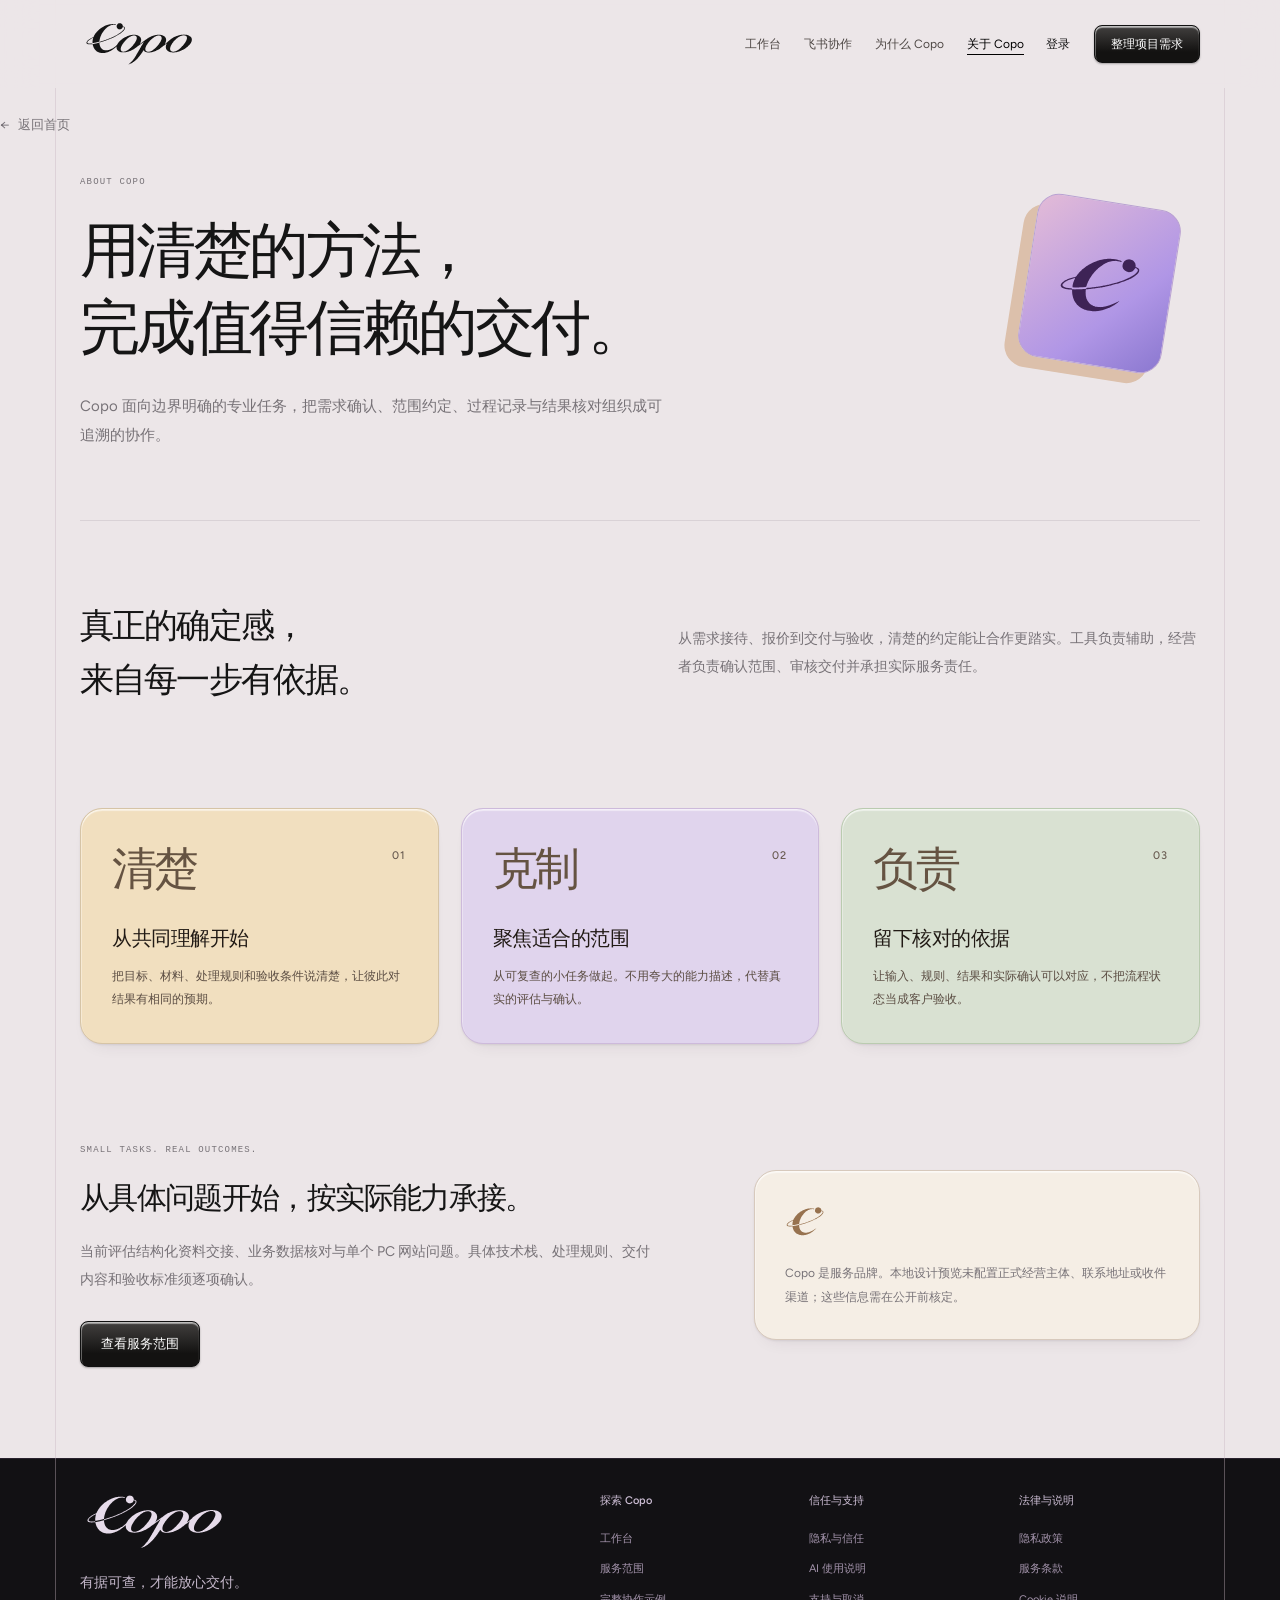
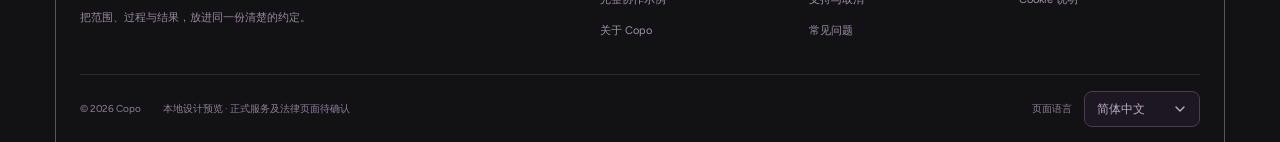
==== about.html @ 4f3a06bd "官网机器人隔离打磨副本首轮发布：防收录随机仓" ====
<!doctype html>
<html lang="zh-CN">
<head>
  <meta charset="utf-8">
  <meta name="viewport" content="width=device-width, initial-scale=1">
  <meta name="description" content="了解 Copo 的服务理念、当前服务范围与工作方式。">
  <meta name="referrer" content="no-referrer">
  <meta name="robots" content="noindex, nofollow">
  <meta name="theme-color" content="#ece6e8">
  <meta http-equiv="Content-Security-Policy" content="default-src 'none'; script-src 'self'; style-src 'self'; font-src data:; img-src 'self'; connect-src 'self'; form-action 'none'; base-uri 'none'; object-src 'none'">
  <title>关于 Copo · 让专业交付有据可查</title>
  <link rel="icon" href="favicon.svg?v=lunar-20261014" type="image/svg+xml">
  <link rel="stylesheet" href="tokens.css">
  <link rel="stylesheet" href="website.css">
  <script src="website-copy.js" defer></script>
  <script src="website.js" defer></script>
</head>
<body data-page="about">
  <a class="skip-link" href="#main">跳到主要内容</a>
  <header id="site-header"></header>
  <main id="main" tabindex="-1"></main>
  <footer id="site-footer"></footer>
  <noscript><p>请启用 JavaScript 查看交互预览。此页面不会上传资料。</p></noscript>
</body>
</html>
---- tokens.css ----
/* Copo 共享设计令牌 · 唯一源文件（界面重设计方案 §5.1）
 *
 * 语义变量只定义名称与回退值；站点主题赋值由各站点主题文件完成：
 *   - 管理台：life/web/console.css（绿色工具风，值迁移自 style.css）
 *   - 官网：life/website/website.css（paper/ink 编辑风）
 *   - 工作台：life/workbench/web/workbench.css（阶段 6 改引本文件）
 * 路由暴露：管理台 /assets/tokens.css、官网 /tokens.css（白名单）、工作台复用 /assets/tokens.css。
 * 旧变量名别名仅为兼容期保留；全部页面切换到新层后删除别名块（打磨计划阶段 6）。 */

:root {
  /* 形状与层次 */
  --copo-radius: 10px;
  --copo-radius-lg: 16px;
  --copo-shadow: 0 10px 32px rgba(32, 46, 43, 0.026);

  /* 字与间距（4/8/12/16/24/32） */
  --copo-font:
    -apple-system, BlinkMacSystemFont, "PingFang SC", "Segoe UI",
    "Microsoft YaHei", sans-serif;
  --copo-space-1: 4px;
  --copo-space-2: 8px;
  --copo-space-3: 12px;
  --copo-space-4: 16px;
  --copo-space-5: 24px;
  --copo-space-6: 32px;

  /* 语义色（回退值=管理台当前值；站点主题文件显式赋值覆盖） */
  --copo-bg: #f5f6f2;
  --copo-surface: #ffffff;
  --copo-ink: #202e2b;
  --copo-muted: #77807a;
  --copo-line: #e1e5dc;
  --copo-accent: #246b54;
  --copo-accent-soft: #e7f2e9;
  --copo-ok: #246b54;
  --copo-warn: #956b27;
  --copo-danger: #a34d41;

  /* 断点参考（CSS 变量不可用于媒体查询，仅供文档说明）：
     主断点 900px；管理台次级 560px、宽屏 1600px；官网保留 900/380。 */
}

/* 兼容别名：旧变量名 → 语义令牌。
 * 本文件先于旧样式层加载，旧层内同名声明会按原值生效；别名服务于
 * 只加载新层的改造页（打磨计划阶段 4 起逐页切换）。 */
:root {
  --bg: var(--copo-bg);
  --paper: var(--copo-surface);
  --ink: var(--copo-ink);
  --muted: var(--copo-muted);
  --line: var(--copo-line);
  --green: var(--copo-accent);
  --mint: var(--copo-accent-soft);
  --amber: var(--copo-warn);
  --red: var(--copo-danger);
  --shadow: var(--copo-shadow);
}
---- website.css ----
:root {
  --paper: #ece8e7;
  --ink: #131211;
  --muted: #65605e;
  --line: #d8d2cf;
  --surface: #e5e0de;
  --accent: #4821be;
  --accent-soft: #e9e0fb;
  --button: #141313;
  --radius: 22px;
  --display-serif: "Iowan Old Style", "Baskerville", "Songti SC", "STSong", Georgia, serif;
  font-family: "PingFang SC", "Microsoft YaHei", -apple-system, BlinkMacSystemFont, "Segoe UI", sans-serif;
  color: var(--ink);
  background: var(--paper);
  font-synthesis: none;
  line-height: 1.7;
  -webkit-font-smoothing: antialiased;
  scroll-behavior: smooth;
  scroll-padding-top: 104px;
}
* { box-sizing: border-box; }
body { margin: 0; min-width: 900px; }
button, input, textarea, select { font: inherit; }
button, a, input, textarea, select, summary { -webkit-tap-highlight-color: transparent; }
a { color: inherit; text-decoration: none; }
button, summary { cursor: pointer; }
button { color: inherit; }
button:disabled { cursor: default; }
p, h1, h2, h3, h4 { margin: 0; }
h1, h2, h3, h4 { font-weight: 600; }
p { text-wrap: pretty; }
svg { display: block; }
::selection { background: #e6e1ff; color: var(--ink); }
:focus-visible { outline: 3px solid #a99cff; outline-offset: 4px; }
[hidden] { display: none !important; }
.sr-only { position: absolute; width: 1px; height: 1px; padding: 0; margin: -1px; overflow: hidden; clip: rect(0, 0, 0, 0); white-space: nowrap; border: 0; }
.skip-link { position: fixed; left: 24px; top: -100px; z-index: 20; padding: 12px 20px; background: var(--button); color: white; }
.skip-link:focus { top: 10px; }
.container { width: calc(100% - 112px); max-width: 1240px; margin-inline: auto; }
.section-space { padding-block: 88px; }
.eyebrow, .small-label { font-size: 11px; font-weight: 500; letter-spacing: .11em; line-height: 1.5; }
.eyebrow { margin-bottom: 22px; color: var(--muted); }
h2 { font-size: clamp(31px, 2.8vw, 39px); line-height: 1.45; letter-spacing: -.035em; }
.fine { color: var(--muted); font-size: 12px; line-height: 1.8; }
.button { display: inline-flex; align-items: center; justify-content: center; gap: 24px; min-height: 46px; padding: 11px 20px; border: 1px solid var(--button); border-radius: 7px; color: white; background: var(--button); font-size: 14px; font-weight: 500; white-space: nowrap; transition: background .18s, border-color .18s; }
.button:hover { background: #11121a; border-color: #11121a; }
.button-outline { color: #464955; border-color: #dddfe7; background: #fff; }
.button-outline:hover { background: var(--surface); border-color: #c7c9d4; }
.button span[aria-hidden] { font-size: 18px; font-weight: 400; }
.text-link { display: inline-flex; align-items: center; gap: 16px; font-size: 14px; font-weight: 500; padding-bottom: 3px; border-bottom: 1px solid #d2d3de; transition: color .18s; }
.text-link:hover { color: var(--accent); border-color: var(--accent); }
.text-link span { font-size: 19px; }
.brand { display: inline-flex; align-items: center; gap: 8px; font-family: -apple-system, BlinkMacSystemFont, "Segoe UI", sans-serif; font-size: 28px; line-height: 1; font-weight: 650; letter-spacing: -1.2px; }
.brand svg { width: 33px; height: 33px; }
.site-console-link { display: inline-flex; align-items: center; gap: 6px; font-size: 13px; white-space: nowrap; }
.site-console-link:hover { color: var(--accent); }
.site-console-link[aria-current="page"] { color: var(--accent); }
.site-login-link { padding: 8px 4px; font-size: 12px; white-space: nowrap; }
.site-login-link:hover, .site-login-link[aria-current="page"] { color: var(--accent); text-decoration: underline; text-underline-offset: 5px; }
.site-login { display: grid; grid-template-columns: minmax(0, 1fr) 420px; gap: 64px; align-items: start; padding-block: 26px 88px; min-height: calc(100vh - 88px); }
/* 统一的二级页返回条：内容页由 website.js 注入，登录页写在静态标记里，样式一致。 */
.page-back { margin: 0; padding-top: 26px; font-size: 13px; }
.page-back a { display: inline-flex; align-items: center; gap: 8px; color: var(--muted); }
.page-back a::before { content: "←"; }
.page-back a:hover { color: var(--ink); }
.page-back + .inner-hero, .page-back + .legal-hero { padding-top: 40px; }
.site-login > .page-back { padding-top: 0; margin-bottom: 34px; }
.site-login-intro h1 { font-size: clamp(36px, 3.6vw, 52px); line-height: 1.4; letter-spacing: -.04em; white-space: pre-line; }
.site-login-description { max-width: 390px; margin-block: 24px 32px; color: var(--muted); font-size: 15px; line-height: 1.9; }
.site-login-card { padding: 32px; border: 1px solid var(--line); border-radius: var(--radius); background: #fff; box-shadow: 0 16px 48px #23242f06; }
.site-login-badge { display: inline-block; padding: 3px 8px; border-radius: 4px; background: var(--accent-soft); color: var(--accent); font-size: 12px; }
.site-login-card h2 { margin-block: 18px 8px; font-size: 24px; line-height: 1.5; }
.site-login-card .login-intro, .site-login-card .login-status { margin-bottom: 24px; color: var(--muted); font-size: 13px; line-height: 1.8; }
.site-login-card label { display: block; margin-bottom: 8px; font-size: 13px; font-weight: 500; }
.site-login-card input { display: block; width: 100%; min-height: 44px; margin-bottom: 20px; padding: 10px 12px; border: 1px solid #d9d9e2; border-radius: 7px; color: var(--ink); background: #fff; font: inherit; font-size: 14px; }
.site-login-card input:disabled { background: var(--surface); }
.site-login-card .login-button { width: 100%; min-height: 44px; padding: 10px 16px; border: 1px solid var(--button); border-radius: 7px; color: #fff; background: var(--button); font: inherit; font-size: 14px; cursor: pointer; }
.site-login-card .login-button:hover:not(:disabled) { background: #11121a; }
.site-login-card .login-button:disabled { opacity: .65; cursor: not-allowed; }
.site-login-card .login-button.secondary { color: var(--ink); background: #fff; border-color: var(--line); }
.site-login-card .login-button.secondary:hover:not(:disabled) { background: var(--surface); }
.site-login-card .login-setup { margin-top: 20px; }
.site-login-card .login-setup p { margin: 0; font-size: 12px; line-height: 1.8; color: #70666e; overflow-wrap: anywhere; }
.site-login-card .login-recheck { margin-top: 6px; padding: 0; border: 0; background: transparent; color: #4e4058; font: inherit; font-size: 12px; text-decoration: underline; text-underline-offset: 4px; cursor: pointer; }
.site-login-card .login-recheck:hover { color: #171219; }
.site-login-card .login-recheck:disabled { opacity: .6; cursor: wait; }
.site-login-card .login-error, .site-login-card .login-status.is-error { color: #a43e38; font-size: 13px; line-height: 1.8; margin-bottom: 16px; }
.site-login-card .login-footnote { margin-top: 24px; padding-top: 20px; border-top: 1px solid var(--line); font-size: 12px; color: var(--muted); }
#site-header { position: sticky; top: 0; z-index: 10; background: rgba(255, 255, 255, .95); backdrop-filter: blur(16px); border-bottom: 1px solid var(--line); }
.header-inner { height: 80px; display: flex; align-items: center; justify-content: space-between; gap: 24px; }
.header-inner nav { display: flex; align-items: center; gap: 27px; font-size: 13px; margin-left: 30px; }
.header-inner nav a { padding-block: 12px; color: var(--muted); }
.header-inner nav a:hover, .header-inner nav a[aria-current] { color: var(--ink); }
.header-actions { display: flex; gap: 21px; align-items: center; }
.header-actions .button { min-height: 39px; padding: 8px 15px; font-size: 12px; gap: 22px; }
.preview-pill { display: flex; align-items: center; gap: 6px; color: var(--muted); font-size: 11px; white-space: nowrap; }
.preview-pill i, .art-dot { display: inline-block; width: 5px; height: 5px; border-radius: 50%; background: var(--accent); }
.hero { display: grid; grid-template-columns: 1.18fr 1fr; gap: 56px; align-items: center; padding-block: 81px 68px; min-height: 586px; }
.hero .eyebrow { margin-bottom: 26px; }
.hero h1 { font-size: clamp(49px, 4.25vw, 63px); line-height: 1.4; letter-spacing: -.052em; font-weight: 610; white-space: nowrap; }
.hero h1 span { color: #5d6070; }
.hero-intro { margin-top: 25px; max-width: 450px; font-size: 15px; line-height: 1.95; color: var(--muted); }
.hero-actions { display: flex; gap: 12px; margin-top: 31px; }
.hero-foot { font-size: 11px; margin-top: 21px; color: var(--muted); }
.hero-preview { margin: 0; position: relative; min-width: 0; height: 410px; }
.hero-preview::before { content: ""; position: absolute; inset: 26px -12px 31px -20px; background: radial-gradient(ellipse at 70% 70%, #eeecfc, #f7f8fb 70%, #ffffff00); border-radius: 28px; }
.hero-window { position: absolute; top: 34px; left: 0; width: calc(100% - 26px); border: 1px solid #dedfe8; background: #fff; border-radius: var(--radius); box-shadow: 0 16px 45px -20px #29223c30, 0 2px 5px #20233106; overflow: hidden; }
.hero-window-bar { display: flex; align-items: center; gap: 15px; height: 47px; padding: 0 17px; border-bottom: 1px solid var(--line); background: #fcfcfe; font-size: 10px; color: var(--muted); }
.mini-brand { display: flex; align-items: center; gap: 4px; font: 600 16px/1 -apple-system, BlinkMacSystemFont, sans-serif; color: #525361; }
.mini-brand svg { width: 21px; height: 21px; }
.hero-window-bar > i { margin-left: auto; font-size: 19px; font-style: normal; letter-spacing: 2px; }
.hero-window-layout { display: grid; grid-template-columns: 48px 1fr; }
.hero-dock { padding: 17px 7px; border-right: 1px solid var(--line); background: #fafbfc; display: flex; flex-direction: column; gap: 12px; }
.hero-dock > span { display: grid; place-items: center; height: 32px; color: #a3a5b3; border-radius: 6px; }
.hero-dock > .active { background: var(--accent-soft); color: var(--accent); }
.hero-dock svg { width: 20px; height: 20px; }
.hero-window-main { padding: 23px 22px 42px; min-width: 0; }
.hero-task-heading { display: flex; align-items: center; gap: 10px; justify-content: space-between; }
.hero-task-heading .small-label { font-size: 8px; color: var(--muted); letter-spacing: .05em; }
.hero-status { background: var(--accent-soft); color: var(--muted); border: 1px solid #e7e2fb; font-size: 8px; padding: 3px 7px; border-radius: 4px; white-space: nowrap; }
.hero-window-main h2 { font-size: 20px; font-weight: 600; letter-spacing: -.035em; margin: 15px 0 20px; }
.hero-field-list { border: 1px solid var(--line); border-radius: 7px; overflow: hidden; }
.hero-field-list > div { display: grid; grid-template-columns: 69px 1fr; gap: 9px; padding: 10px 12px; border-bottom: 1px solid var(--line); font-size: 9px; line-height: 1.7; }
.hero-field-list > div:last-child { border: 0; }
.hero-field-list span { color: var(--muted); }
.hero-field-list strong { color: #696b7a; font-weight: 400; }
.hero-mini-progress { display: flex; gap: 0; margin-top: 22px; max-width: 160px; }
.hero-mini-progress > span { flex: 1; font-size: 8px; color: #c2c3cc; padding-bottom: 5px; border-bottom: 2px solid #eeeff3; }
.hero-mini-progress > .active { color: var(--accent); border-color: var(--accent); }
.hero-confirm-card { position: absolute; width: 223px; right: -9px; top: 227px; border: 1px solid #dadce7; border-radius: 9px; overflow: hidden; background: white; box-shadow: 0 14px 30px -13px #29223c30; }
.hero-confirm-bar { display: flex; align-items: center; gap: 6px; min-height: 35px; padding: 7px 12px; border-bottom: 1px solid #e4dffa; background: #efebfd; color: var(--muted); font-size: 9px; }
.app-icon { display: grid; place-items: center; width: 17px; height: 17px; padding: 2px; color: #fff; background: var(--accent); border-radius: 4px; }
.app-icon svg { width: 13px; height: 13px; }
.hero-confirm-bar > span:last-child { margin-left: auto; font-size: 13px; }
.hero-confirm-body { padding: 16px; }
.hero-confirm-body h3 { font-size: 13px; font-weight: 550; margin-bottom: 12px; }
.hero-confirm-body p { display: flex; gap: 7px; align-items: center; font-size: 9px; color: var(--muted); padding-block: 6px; }
.confirm-checkbox { width: 10px; height: 10px; border: 1px solid #dddce8; border-radius: 3px; }
.confirm-index { margin-left: auto; color: #c4c5ce; font-size: 8px; }
.hero-preview figcaption { position: absolute; left: 12px; bottom: 0; font-size: 9px; color: var(--muted); letter-spacing: .025em; }
.principle-ribbon { display: flex; align-items: center; gap: 45px; padding-block: 21px; border-block: 1px solid var(--line); font-size: 12px; color: var(--muted); }
.principle-ribbon > span { display: inline-flex; align-items: center; gap: 9px; }
.ribbon-icon { font-size: 20px; color: #999ba9; line-height: 1; }
.principle-ribbon .ribbon-last { margin-left: auto; font-size: 10px; color: var(--muted); }
.section-top { display: flex; justify-content: space-between; gap: 40px; align-items: flex-end; margin-bottom: 38px; }
.section-top > p { width: 370px; max-width: 37%; font-size: 14px; line-height: 1.95; color: var(--muted); padding-bottom: 4px; }
.showcase { padding-top: 81px; }
.showcase-board { display: flex; border: 1px solid #e1e3eb; border-radius: var(--radius); overflow: hidden; background: #fff; box-shadow: 0 18px 50px -30px #36334322; min-height: 411px; }
.board-rail { width: 182px; flex-shrink: 0; padding: 26px 18px; background: #fafbfc; border-right: 1px solid var(--line); display: flex; flex-direction: column; }
.board-wordmark { display: flex; align-items: center; gap: 5px; font: 600 21px/1 -apple-system, BlinkMacSystemFont, sans-serif; letter-spacing: -.8px; }
.board-wordmark svg { width: 26px; height: 26px; }
.board-rail-caption { font-size: 10px; color: var(--muted); margin: 22px 10px 14px; }
.board-navigation { display: grid; gap: 5px; }
.board-navigation > span { display: flex; align-items: center; gap: 12px; border-radius: 6px; font-size: 11px; padding: 9px 10px; color: var(--muted); }
.board-navigation .selected { background: var(--accent-soft); color: var(--accent); }
.board-navigation i { font-style: normal; font-size: 9px; opacity: .7; }
.rail-bottom { margin-top: auto; display: flex; gap: 7px; align-items: center; font-size: 10px; color: var(--muted); padding-left: 10px; }
.board-main { flex: 1; padding: 29px 32px 21px; min-width: 0; }
.board-heading { display: flex; justify-content: space-between; align-items: center; gap: 16px; margin-bottom: 25px; }
.board-heading small { font-size: 10px; color: var(--muted); }
.board-heading h3 { margin-top: 6px; font-size: 18px; font-weight: 550; letter-spacing: -.025em; }
.board-status { font-size: 9px; color: var(--muted); white-space: nowrap; }
.board-content { display: grid; grid-template-columns: 1.55fr 1fr; gap: 24px; align-items: start; }
.sample-document { border: 1px solid var(--line); border-radius: 8px; overflow: hidden; background: #fff; }
.document-header { padding: 15px 17px; display: flex; gap: 9px; align-items: center; }
.file-icon { background: #f5f4fc; color: #9485ce; padding: 6px; border-radius: 5px; }
.file-icon svg { width: 20px; height: 20px; }
.document-header strong { font-size: 12px; font-weight: 500; color: var(--muted); }
.sample-document table { width: 100%; border-collapse: collapse; font-size: 11px; }
.sample-document th { text-align: left; background: #fafbfc; color: var(--muted); font-size: 10px; font-weight: 400; }
.sample-document th, .sample-document td { padding: 10px 17px; border-top: 1px solid #edeef3; }
.sample-document td:first-child, .sample-document td:nth-child(2) { font-variant-numeric: tabular-nums; }
.sample-document td { color: var(--muted); }
.duplicate-row { background: #faf9ff; }
.sample-document .duplicate-row td { color: var(--muted); }
.document-summary { display: flex; justify-content: space-between; gap: 16px; padding: 15px 17px; border-top: 1px solid var(--line); }
.document-summary span { display: block; font-size: 10px; color: var(--muted); }
.document-summary strong { font-size: 13px; font-weight: 550; line-height: 1.7; }
.document-summary strong small { font-size: 10px; font-weight: 400; }
.checklist { padding: 6px 0; }
.checklist > p { color: var(--muted); margin-bottom: 15px; }
.checklist > div:not(.rule-note) { font-size: 12px; color: var(--muted); display: flex; align-items: center; gap: 9px; padding-block: 8px; }
.checklist > div span { color: #a398d1; font-size: 16px; }
.rule-note { border-top: 1px solid var(--line); margin-top: 14px; padding-top: 15px; font-size: 11px; line-height: 1.9; color: var(--muted); }
.board-bottom { display: flex; justify-content: space-between; border-top: 1px solid var(--line); padding-top: 14px; margin-top: 25px; font-size: 10px; color: var(--muted); }
.services-section, .faq-section { background: var(--surface); border-block: 1px solid var(--line); }
.service-grid { display: grid; grid-template-columns: repeat(3, 1fr); gap: 20px; }
.service-card { display: flex; flex-direction: column; background: white; padding: 28px; border: 1px solid var(--line); border-radius: var(--radius); }
.service-card-top { display: flex; justify-content: space-between; align-items: center; color: var(--muted); margin-bottom: 24px; }
.service-icon { display: grid; place-items: center; width: 42px; height: 42px; border: 1px solid #e9e6f8; background: #f8f7fe; border-radius: 9px; color: #9c8dd3; }
.service-icon svg { width: 24px; height: 24px; }
.service-card h3 { font-size: 22px; font-weight: 550; letter-spacing: -.035em; margin-bottom: 15px; }
.service-card > p { font-size: 13px; line-height: 1.95; color: var(--muted); min-height: 76px; }
.deliver { padding-block: 20px; margin-top: 18px; border-top: 1px solid var(--line); }
.deliver > span { color: var(--muted); font-size: 11px; }
.deliver p { color: var(--muted); font-size: 12px; line-height: 1.95; margin-top: 7px; }
.scope-details { font-size: 11px; border-top: 1px solid var(--line); margin-bottom: 21px; }
summary { list-style: none; }
summary::-webkit-details-marker { display: none; }
.scope-details summary, .faq-list summary { display: flex; justify-content: space-between; align-items: center; gap: 20px; }
.scope-details summary { padding-block: 12px; color: var(--muted); }
.scope-details summary > span { font-size: 17px; }
.scope-details p { line-height: 1.95; padding-bottom: 12px; color: var(--muted); }
.scope-details[open] > summary > span, .faq-list details[open] > summary > span { transform: rotate(45deg); }
.service-card .text-link { margin-top: auto; align-self: flex-start; font-size: 12px; }
.process-tabs { display: grid; grid-template-columns: repeat(4, 1fr); gap: 0; border: 1px solid var(--line); border-radius: 9px; overflow: hidden; background: #fafbfc; }
.process-tabs button { display: flex; align-items: center; gap: 12px; border: 0; border-right: 1px solid var(--line); background: transparent; padding: 18px 22px; font-size: 14px; color: var(--muted); }
.process-tabs button:last-child { border-right: 0; }
.process-tabs button[aria-selected="true"] { background: var(--accent-soft); color: var(--accent); }
.process-tabs button > span { font-size: 10px; opacity: .65; }
.process-tabs button > i { margin-left: auto; font-size: 17px; font-style: normal; }
.process-panel { display: grid; grid-template-columns: 1.12fr 1fr; gap: 60px; padding: 40px 0 0; }
.step-copy { padding: 24px 28px; }
.step-number { display: block; color: #b1b3bf; font-size: 11px; letter-spacing: .1em; margin-bottom: 15px; }
.step-copy h3 { font-size: 25px; line-height: 1.55; font-weight: 550; letter-spacing: -.035em; margin-bottom: 17px; }
.step-copy p { font-size: 14px; color: var(--muted); line-height: 1.95; }
.step-copy ul { margin: 19px 0 0; padding: 0; list-style: none; font-size: 12px; color: var(--muted); display: flex; flex-wrap: wrap; gap: 9px 21px; }
.step-copy li::before { content: "✓"; margin-right: 7px; color: #a096cb; }
.step-example { padding: 28px; border: 1px solid var(--line); border-radius: var(--radius); background: #fafbfc; }
.step-example-top { display: flex; justify-content: space-between; align-items: center; color: #a0a2ae; }
.step-example-top .small-label { font-size: 10px; letter-spacing: .02em; }
.step-example h4 { font-size: 19px; font-weight: 550; margin: 20px 0 13px; }
.step-example > p { font-size: 12px; line-height: 1.95; color: var(--muted); }
.step-track { display: flex; margin: 26px 0 13px; align-items: center; }
.step-track span { flex: 1; border-bottom: 1px solid #e4e5ec; padding-bottom: 10px; font-size: 10px; color: #b2b4bf; }
.step-track .current { color: var(--accent); border-color: var(--accent); font-weight: 600; }
.step-example > p.fine { font-size: 10px; }
.trust-section { background: #f8f9fb; border-block: 1px solid var(--line); }
.trust-inner { display: grid; grid-template-columns: 1.35fr 1fr; gap: 85px; padding-block: 70px; align-items: center; }
.trust-inner h2 { font-size: clamp(29px, 2.45vw, 35px); line-height: 1.6; font-weight: 550; }
.trust-inner > div:first-child > p:not(.eyebrow) { color: var(--muted); font-size: 13px; max-width: 460px; margin-top: 23px; line-height: 1.95; }
.trust-inner .text-link { margin-top: 27px; }
.trust-art { border: 1px solid var(--line); border-radius: var(--radius); background: white; padding: 25px 30px; }
.trust-symbol { width: 42px; height: 42px; border: 1px solid #e8e5f6; border-radius: 9px; background: #f7f5ff; color: #9b8bd7; display: grid; place-items: center; }
.trust-symbol svg { width: 28px; height: 28px; }
.trust-points { margin-top: 13px; }
.trust-points p { display: flex; align-items: center; gap: 12px; font-size: 12px; color: var(--muted); padding-block: 13px; border-bottom: 1px solid #eff0f4; }
.trust-points p:last-child { border: 0; padding-bottom: 0; }
.trust-points p > span { color: #a69cd1; }
.quote { display: grid; grid-template-columns: 1fr 1fr; gap: 90px; align-items: center; }
.quote > div:last-child > p { color: var(--muted); font-size: 14px; line-height: 2; }
.quote > div:last-child > p.fine { margin: 17px 0 25px; font-size: 11px; }
.faq-inner { display: grid; grid-template-columns: 1fr 1.36fr; gap: 85px; }
.faq-inner h2 { font-size: 32px; max-width: 320px; }
.faq-list details { border-bottom: 1px solid #e0e2e9; }
.faq-list details:first-child { border-top: 1px solid #e0e2e9; }
.faq-list summary { padding: 23px 0; font-size: 14px; color: #606473; }
.faq-list summary span { color: #a2a5b1; font-size: 22px; font-weight: 300; transition: transform .18s; }
.faq-list details p { padding: 0 30px 24px 0; color: var(--muted); font-size: 13px; line-height: 1.95; }
.inquiry-section { display: grid; grid-template-columns: 1fr 1.28fr; gap: 90px; padding-block: 96px; }
.inquiry-lead { font-size: 15px; line-height: 2; color: var(--muted); margin: 22px 0 38px; }
.inquiry-intro h3 { font-size: 16px; margin-bottom: 12px; }
.inquiry-intro > p:not(.inquiry-lead) { font-size: 12px; color: var(--muted); line-height: 1.95; }
.inquiry-state { display: flex; align-items: flex-start; gap: 8px; padding: 18px 0; margin-block: 16px 12px; border-block: 1px solid var(--line); }
.inquiry-state .art-dot { margin-top: 8px; flex-shrink: 0; }
.inquiry-intro > .text-link { font-size: 12px; }
#inquiry-form { padding: 31px; border: 1px solid var(--line); border-radius: var(--radius); background: white; box-shadow: 0 15px 40px -30px #25283820; }
#inquiry-form > label { display: block; font-size: 12px; color: var(--muted); margin-bottom: 19px; }
input:not([type="checkbox"]), textarea, select { display: block; width: 100%; color: var(--ink); background: #fcfcfd; border: 1px solid #e2e3eb; border-radius: 6px; padding: 10px 12px; margin-top: 8px; font-size: 12px; line-height: 1.8; }
input::placeholder, textarea::placeholder { color: #b0b2be; opacity: 1; }
textarea { resize: vertical; }
.field-required { float: right; color: var(--muted); font-size: 9px; }
#inquiry-form > label.consent { display: flex; gap: 10px; color: var(--muted); font-size: 11px; align-items: flex-start; }
.consent input { width: 13px; height: 13px; margin: 3px 0 0; accent-color: var(--accent); flex-shrink: 0; }
.form-actions { display: flex; gap: 9px; align-items: center; flex-wrap: wrap; }
.form-actions .button { padding: 10px 14px; min-height: 42px; font-size: 11px; gap: 15px; }
.reset-button { border: 0; background: transparent; margin-left: auto; font-size: 10px; color: var(--muted); padding: 8px; }
#inquiry-form > p.fine { font-size: 10px; margin-top: 16px; }
.form-result { color: var(--accent); font-size: 11px; line-height: 1.9; margin-top: 12px; }
#copy-area { margin-top: 20px; }
#inquiry-json { font-family: ui-monospace, "SFMono-Regular", Menlo, monospace; font-size: 11px; }
#site-footer { border-top: 1px solid var(--line); background: #fafbfc; padding-top: 51px; }
.footer-main { display: grid; grid-template-columns: 1.1fr 1.45fr; gap: 100px; padding-bottom: 47px; }
.footer-brand .brand { font-size: 27px; }
.footer-brand .brand svg { width: 31px; height: 31px; }
.footer-brand .footer-tagline { font-size: 15px; color: #767a89; margin-top: 22px; }
.footer-brand > p:last-child { font-size: 11px; line-height: 1.95; color: var(--muted); max-width: 270px; margin-top: 12px; }
.footer-nav { display: grid; grid-template-columns: repeat(3, 1fr); gap: 28px; }
.footer-nav h2 { font-size: 11px; font-weight: 550; color: #747887; letter-spacing: 0; margin-bottom: 16px; }
.footer-nav a { display: block; font-size: 11px; color: var(--muted); padding-block: 5px; }
.footer-nav a:hover { color: var(--accent); }
.footer-bottom { display: flex; gap: 22px; align-items: center; border-top: 1px solid var(--line); min-height: 68px; color: var(--muted); font-size: 9px; }
.locale-label { margin-left: auto; display: flex; align-items: center; gap: 12px; }
.locale-label select { width: auto; margin: 0; padding: 5px 22px 5px 8px; background: transparent; color: var(--muted); font-size: 10px; }
.inner-hero { position: relative; padding-block: 80px 71px; border-bottom: 1px solid var(--line); }
.inner-hero h1 { font-size: 61px; line-height: 1.4; letter-spacing: -.05em; font-weight: 550; }
.inner-hero > p:last-of-type { max-width: 520px; color: var(--muted); font-size: 15px; line-height: 1.95; margin-top: 26px; }
.inner-mark { position: absolute; right: 70px; top: 91px; width: 172px; height: 172px; border: 1px solid #e6e3f1; border-radius: 28px; display: grid; place-items: center; background: #faf9ff; color: #c9c2e7; }
.inner-mark svg { width: 110px; height: 110px; }
.about-statement { display: grid; grid-template-columns: 1fr 1fr; gap: 110px; padding-top: 78px; align-items: center; }
.about-statement h2 { font-size: 32px; line-height: 1.6; }
.about-statement p { color: var(--muted); font-size: 14px; line-height: 2; }
.values-grid { display: grid; grid-template-columns: repeat(3, 1fr); gap: 22px; }
.values-grid article { padding: 31px; border: 1px solid var(--line); background: #fafbfc; border-radius: var(--radius); position: relative; }
.value-word { display: block; font-size: 43px; color: #b9b4d2; margin-bottom: 28px; letter-spacing: -.06em; }
.values-grid .small-label { position: absolute; right: 31px; top: 39px; color: #b0b3bf; }
.values-grid h2 { font-size: 20px; letter-spacing: -.025em; margin-bottom: 13px; }
.values-grid p { font-size: 12px; line-height: 1.95; color: var(--muted); }
.about-scope { display: grid; grid-template-columns: 1.3fr 1fr; gap: 95px; padding-bottom: 91px; align-items: center; }
.about-scope h2 { font-size: 30px; }
.about-scope > div:first-child p:not(.eyebrow) { color: var(--muted); font-size: 14px; line-height: 2; margin-top: 20px; }
.about-scope .button { margin-top: 27px; }
.scope-note { padding: 30px; border: 1px solid var(--line); border-radius: var(--radius); background: #fafbfc; }
.scope-note svg { width: 41px; height: 41px; color: #b3a9d8; margin-bottom: 19px; }
.scope-note p { color: var(--muted); font-size: 12px; line-height: 2; }
.trust-rows { margin-top: 16px; }
.trust-rows article { display: grid; grid-template-columns: 80px 1fr 205px; gap: 22px; align-items: start; border-bottom: 1px solid var(--line); padding-block: 42px; }
.trust-number { font-size: 28px; color: #b5b0cc; font-weight: 300; line-height: 1.5; }
.trust-rows h2 { font-size: 26px; margin-bottom: 15px; }
.trust-rows article p { font-size: 14px; line-height: 1.95; color: var(--muted); max-width: 660px; }
.trust-rows .text-link { align-self: center; justify-self: end; font-size: 12px; }
.trust-local { display: grid; grid-template-columns: 1.2fr 1fr; gap: 85px; }
.trust-local h2 { font-size: 28px; }
.trust-local > div p:not(.eyebrow) { color: var(--muted); font-size: 14px; line-height: 2; margin: 22px 0 24px; }
.trust-local .text-link { font-size: 12px; }
.trust-local aside { background: #fafbfc; border-radius: var(--radius); border: 1px solid var(--line); padding: 28px; }
.trust-local aside > span { color: #b1a9d2; font-size: 32px; line-height: 1.5; }
.trust-local h3 { font-size: 19px; margin: 15px 0; }
.trust-local aside p { font-size: 12px; color: var(--muted); line-height: 2; }
.legal-hero { padding-block: 67px 36px; border-bottom: 1px solid var(--line); }
.legal-hero .eyebrow { margin-bottom: 15px; }
.legal-hero h1 { font-size: 45px; line-height: 1.45; letter-spacing: -.04em; font-weight: 550; }
.legal-summary { font-size: 15px; color: var(--muted); margin-top: 18px; }
.legal-meta { display: flex; align-items: center; gap: 17px; color: var(--muted); font-size: 10px; margin-top: 26px; }
.draft-pill { padding: 4px 9px; border: 1px solid #e5e1f4; background: #f6f4fd; border-radius: 5px; color: var(--muted); }
.legal-layout { display: grid; grid-template-columns: 240px 1fr; gap: 76px; align-items: start; padding-block: 42px 91px; }
.legal-sidebar { position: sticky; top: 116px; padding-bottom: 24px; }
.legal-sidebar > p { color: var(--muted); margin-bottom: 18px; }
.legal-sidebar nav { display: grid; gap: 8px; border-left: 1px solid var(--line); padding-left: 18px; }
.legal-sidebar nav a { color: var(--muted); font-size: 11px; padding-block: 6px; line-height: 1.8; }
.legal-sidebar nav a:hover { color: var(--accent); }
.legal-sidebar > a { margin-top: 30px; font-size: 11px; }
.legal-notice { display: flex; gap: 13px; align-items: flex-start; padding: 20px 22px; border: 1px solid var(--line); background: #fafbfc; border-radius: var(--radius); margin-bottom: 33px; }
.legal-notice > span { color: #aaa2cd; font-size: 22px; line-height: 1.45; }
.legal-notice p { color: var(--muted); font-size: 12px; line-height: 2; }
.legal-content > section { padding-bottom: 29px; margin-bottom: 29px; border-bottom: 1px solid var(--line); }
.legal-content h2 { font-size: 20px; letter-spacing: -.02em; margin-bottom: 18px; font-weight: 550; }
.legal-content section p { font-size: 13px; line-height: 2.1; color: var(--muted); margin-top: 13px; }
.legal-related { display: flex; gap: 20px; flex-wrap: wrap; align-items: center; }
.legal-related .small-label { color: var(--muted); margin-right: auto; }
.legal-related a { font-size: 11px; color: var(--muted); display: flex; gap: 7px; }
.legal-related a:hover { color: var(--accent); }
@media (prefers-reduced-motion: reduce) {
  :root { scroll-behavior: auto; }
  *, *::before, *::after { transition: none !important; animation: none !important; }
}

/* Homepage: one complete sample task and four connected capability modules. */
.hero-rich { grid-template-columns: 1.04fr 1fr; gap: 52px; padding-block: 70px 60px; min-height: 668px; }
.hero-rich h1 { font-size: clamp(36px, 3.8vw, 55px); line-height: 1.48; white-space: nowrap; }
.hero-rich h1 .hero-title-accent { color: var(--ink); background: linear-gradient(transparent 86%, #e6e1fd 86%); }
.hero-badge { display: inline-flex; align-items: center; gap: 7px; margin-bottom: 22px; padding: 5px 10px; border: 1px solid #e9e5f6; border-radius: 6px; color: #8374bd; background: #fbfaff; font-size: 11px; }
.hero-badge > span { width: 5px; height: 5px; border-radius: 50%; background: var(--accent); }
.hero-rich .hero-intro { max-width: 510px; margin-top: 21px; font-size: 14px; line-height: 2; }
.hero-rich .hero-actions { margin-top: 25px; }
.hero-values { display: grid; grid-template-columns: repeat(3, 1fr); gap: 15px; padding-top: 23px; margin-top: 27px; border-top: 1px solid var(--line); }
.hero-values > div { display: flex; gap: 9px; min-width: 0; }
.hero-values > div > span { font-size: 9px; color: #b4aec8; margin-top: 3px; }
.hero-values strong { display: block; font-size: 12px; font-weight: 550; color: #515564; }
.hero-values small { display: block; margin-top: 6px; font-size: 10px; line-height: 1.9; color: var(--muted); }
.hero-scope { margin-top: 21px; font-size: 11px; color: var(--muted); }
.hero-case-preview { min-width: 0; position: relative; }
.case-preview-heading { display: flex; justify-content: space-between; gap: 18px; padding: 0 8px 14px; font-size: 10px; color: #8b889b; }
.case-preview-heading > span:last-child { letter-spacing: .04em; font-size: 9px; }
.case-preview-shell { position: relative; background: white; border: 1px solid #e1deeb; border-radius: 13px; box-shadow: 0 18px 65px -27px #4840603d, 0 2px 5px #40345705; overflow: hidden; }
.case-preview-shell::before { content: ""; position: absolute; top: 0; left: 0; right: 0; height: 2px; background: linear-gradient(90deg, #cbbffc, #ece7fb 60%, #fff); }
.case-preview-top { display: flex; gap: 16px; align-items: center; justify-content: space-between; padding: 18px 19px; border-bottom: 1px solid var(--line); background: #fdfdff; }
.case-synthetic-label { display: inline-flex; color: var(--muted); font-size: 9px; line-height: 1.6; }
.case-mini-tabs { display: grid; grid-template-columns: repeat(7, 1fr); border-bottom: 1px solid var(--line); padding: 0 13px; background: #fbfbfd; }
.case-mini-tabs button { background: transparent; border: 0; padding: 13px 2px 11px; font-size: 11px; color: var(--muted); position: relative; }
.case-mini-tabs button[aria-selected="true"] { color: var(--accent); }
.case-mini-tabs button[aria-selected="true"]::after { content: ""; position: absolute; inset: auto 10px 0; height: 2px; background: var(--accent); }
.hero-case-panel { min-height: 306px; padding: 22px; }
.compact-stage { display: flex; gap: 15px; justify-content: space-between; color: #9a93af; font-size: 9px; line-height: 1.8; }
.compact-stage > span:last-child { color: var(--muted); }
.compact-demo-view h3 { font-size: 21px; font-weight: 550; line-height: 1.6; letter-spacing: -.025em; margin: 14px 0 15px; }
.demo-message { border: 1px solid #e9e7f0; border-radius: 8px; background: #faf9ff; padding: 16px; }
.demo-message small { display: block; font-size: 9px; color: #8c81b8; margin-bottom: 8px; }
.demo-message p { color: var(--muted); font-size: 12px; line-height: 1.9; }
.compact-next { margin-top: 19px; font-size: 10px; color: var(--muted); line-height: 1.9; }
.compact-next > span { display: block; font-size: 9px; color: #9a92ab; margin-bottom: 4px; }
.case-preview-bottom { display: flex; gap: 15px; justify-content: space-between; align-items: center; border-top: 1px solid var(--line); padding: 12px 19px; background: #fdfdff; font-size: 9px; color: var(--muted); }
.demo-play-link { display: inline-flex; align-items: center; gap: 9px; border: 0; padding: 4px 0; background: transparent; color: var(--accent); font-size: 11px; }
.modules-section { padding-bottom: 88px; }
.module-jump-nav { display: grid; grid-template-columns: repeat(4, minmax(0, 1fr)); margin: 40px 0 24px; border-block: 1px solid var(--line); }
.module-jump-nav > a { display: flex; gap: 12px; align-items: center; padding: 18px 20px; color: #545866; font-size: 13px; transition: background .18s, color .18s; }
.module-jump-nav > a + a { border-left: 1px solid var(--line); }
.module-jump-nav > a > span:first-child { color: #80828f; font: 11px ui-monospace, monospace; }
.module-jump-nav > a > span:last-child { margin-left: auto; color: #8c8e9a; }
.module-jump-nav > a:hover { color: var(--accent); background: var(--accent-soft); }
.feature-grid { display: grid; grid-template-columns: repeat(2, minmax(0, 1fr)); gap: 22px; }
.feature-module { min-width: 0; overflow: hidden; border: 1px solid #e3e5eb; border-radius: 16px; background: #fafbfc; scroll-margin-top: 105px; }
.feature-intake, .feature-acceptance { grid-column: 1 / -1; display: grid; grid-template-columns: minmax(260px, .8fr) minmax(0, 1.2fr); align-items: center; }
.module-copy { padding: 38px 36px 30px; min-width: 0; }
.module-kicker { display: flex; align-items: center; gap: 10px; margin-bottom: 20px; font-size: 12px; font-weight: 500; color: #535865; }
.module-kicker > span { display: grid; place-items: center; width: 25px; height: 25px; border: 1px solid #dcdfea; border-radius: 7px; background: white; color: #6a5bc1; font: 11px ui-monospace, monospace; }
.module-copy h3 { font-size: clamp(25px, 2.3vw, 32px); line-height: 1.48; letter-spacing: -.035em; font-weight: 600; text-wrap: balance; }
.module-copy > p:not(.module-kicker) { max-width: 440px; margin-top: 16px; font-size: 13px; line-height: 1.95; color: #606574; }
.module-copy ul { list-style: none; margin: 19px 0 21px; padding: 0; display: flex; flex-wrap: wrap; gap: 7px 15px; font-size: 11px; line-height: 1.8; color: #606574; }
.module-copy li::before { content: "✓"; margin-right: 6px; color: #7469a6; }
.module-copy .text-link { font-size: 12px; gap: 13px; border: 0; padding: 0; }
.module-copy .text-link:hover { text-decoration: underline; text-underline-offset: 5px; }
.module-preview { min-width: 0; margin: 0 22px 22px; border: 1px solid #e1e4ec; border-radius: 11px; background: #f1f3f7; overflow: hidden; }
.feature-intake .module-preview, .feature-acceptance .module-preview { margin: 24px 24px 24px 0; }
.module-preview-bar { display: flex; align-items: center; gap: 8px; padding: 13px 17px; border-bottom: 1px solid #e3e6ed; background: #f9fafc; }
.module-preview-bar > strong { font-size: 11px; color: #606574; font-weight: 500; }
.module-dot { width: 5px; height: 5px; flex: 0 0 auto; border-radius: 50%; background: #897aca; }
.module-sample { margin-left: auto; color: #707483; font-size: 10px; white-space: nowrap; }
.module-preview-body { padding: 22px 20px 14px; }
.module-preview-caption { margin-top: 14px; font-size: 10px; line-height: 1.7; color: #666b7a; text-align: center; }
.intake-composition { display: grid; grid-template-columns: minmax(0, 1.05fr) 24px minmax(0, 1fr); align-items: center; }
.module-chat { display: grid; gap: 12px; min-width: 0; }
.chat-bubble { border: 1px solid #e0e3eb; border-radius: 9px; padding: 13px; background: white; }
.chat-bubble.customer { margin-left: 12px; }
.chat-bubble.copo { border-color: #dfdaf1; background: #f9f7ff; margin-right: 3px; }
.chat-bubble small { display: flex; align-items: center; gap: 5px; font-size: 10px; color: #6d638d; margin-bottom: 8px; }
.chat-bubble p { font-size: 11px; color: #565b6b; line-height: 1.9; }
.chat-brand { display: grid; place-items: center; width: 18px; height: 18px; background: #7361bd; color: white; border-radius: 5px; font: 600 11px -apple-system, sans-serif; }
.intake-connector { text-align: center; color: #8c81ab; font-size: 19px; }
.intake-summary { min-width: 0; padding: 16px 14px; border: 1px solid #dcdfea; border-radius: 9px; background: white; box-shadow: 0 8px 18px #27335107; }
.summary-heading { display: flex; gap: 6px; align-items: center; color: #454956; font-size: 11px; font-weight: 500; }
.summary-heading > small { margin-left: auto; font-size: 9px; font-weight: 400; color: #767b87; }
.summary-icon { color: #7e72aa; flex-shrink: 0; }
.summary-icon svg { width: 17px; height: 17px; }
.intake-summary dl { margin: 11px 0 14px; }
.intake-summary dl > div { padding: 10px 0; border-bottom: 1px solid #eef0f4; }
.intake-summary dt { color: #767b89; font-size: 9px; margin-bottom: 3px; }
.intake-summary dd { margin: 0; font-size: 11px; color: #4a5061; line-height: 1.7; }
.summary-state { display: flex; align-items: center; gap: 6px; color: #7a6947; font-size: 10px; }
.summary-state > span, .delivery-state > span { width: 5px; height: 5px; background: currentColor; border-radius: 50%; }
.feature-quote, .feature-delivery { display: flex; flex-direction: column; }
.feature-quote .module-copy, .feature-delivery .module-copy { flex: 0 0 auto; }
.feature-quote .module-preview, .feature-delivery .module-preview { flex: 1; }
.quote-sheet, .delivery-board, .acceptance-sheet { background: white; border: 1px solid #e2e5ed; border-radius: 9px; padding: 20px; box-shadow: 0 8px 18px #27335105; }
.quote-sheet-heading, .acceptance-sheet-heading { display: flex; justify-content: space-between; align-items: center; flex-wrap: wrap; gap: 8px; font-size: 10px; color: #6b7182; }
.quote-sheet-heading > span:last-child, .acceptance-sheet-heading > span:last-child { padding: 2px 7px; background: #f2f0fb; border-radius: 4px; color: #706297; }
.quote-sheet h4 { font-size: 15px; font-weight: 550; margin-top: 22px; color: #383d4b; }
.quote-sheet-amount { display: flex; justify-content: space-between; gap: 12px; align-items: baseline; padding: 16px 0 19px; border-bottom: 1px solid #e9ebf0; }
.quote-sheet-amount > span { color: #737888; font-size: 11px; }
.quote-sheet-amount strong { font-size: clamp(22px, 2.2vw, 29px); font-weight: 550; letter-spacing: -.035em; line-height: 1.5; font-variant-numeric: tabular-nums; }
.module-quote { margin: 5px 0 0; }
.module-quote > div { display: grid; grid-template-columns: 64px minmax(0, 1fr); gap: 14px; padding: 11px 0; }
.module-quote dt { color: #737888; font-size: 11px; }
.module-quote dd { margin: 0; color: #505769; font-size: 11px; line-height: 1.8; }
.quote-sheet-footer { display: flex; flex-wrap: wrap; justify-content: space-between; gap: 8px; margin-top: 14px; padding-top: 15px; border-top: 1px dashed #dfe2e9; color: #6c7181; font-size: 10px; }
.delivery-board-heading { display: flex; align-items: center; justify-content: space-between; gap: 8px; color: #6e7383; }
.delivery-board-heading strong { font-size: 11px; font-weight: 500; }
.delivery-board-heading > span { font-size: 10px; }
.delivery-timeline { display: grid; grid-template-columns: repeat(3, minmax(0, 1fr)); padding: 0; margin: 21px 0; list-style: none; }
.delivery-timeline li { position: relative; display: grid; gap: 4px; justify-items: start; font-size: 10px; color: #777c88; }
.delivery-timeline li:not(:last-child)::after { content: ""; position: absolute; inset-inline: 25px 6px; top: 10px; height: 1px; background: #dfe1e9; }
.timeline-marker { display: grid; place-items: center; width: 21px; height: 21px; margin-bottom: 4px; border: 1px solid #dfe1e9; border-radius: 50%; font: 9px ui-monospace, monospace; }
.delivery-timeline strong { font-size: 11px; font-weight: 500; }
.delivery-timeline small { font-size: 9px; }
.delivery-timeline .current { color: #6c5d9a; }
.current .timeline-marker { background: #eeeaf9; border-color: #d6cdef; }
.module-files { display: grid; gap: 8px; }
.module-files > div { display: flex; gap: 10px; align-items: center; border: 1px solid #e8ebf1; border-radius: 6px; padding: 9px 11px; }
.module-file-icon { padding: 5px; color: #8475b0; background: #f3f1fa; border-radius: 5px; flex-shrink: 0; }
.module-file-icon svg { width: 18px; height: 18px; }
.module-files strong { display: block; color: #545b6b; font-size: 11px; font-weight: 500; overflow-wrap: anywhere; }
.module-files small { display: block; color: #7c8290; font-size: 9px; margin-top: 1px; }
.file-version { margin-left: auto; color: #767c8c; font-size: 9px; }
.delivery-state { display: flex; align-items: center; gap: 6px; font-size: 10px; color: #6e6391; margin-top: 15px; }
.feature-acceptance { grid-template-columns: minmax(0, 1.1fr) minmax(270px, .9fr); }
.feature-acceptance > .module-copy { grid-column: 2; grid-row: 1; }
.feature-acceptance > .module-preview { grid-column: 1; grid-row: 1; margin: 24px 0 24px 24px; }
.module-preview-checklist { background: #f0f3f5; }
.acceptance-equation { display: flex; justify-content: space-between; align-items: center; gap: 12px; padding: 24px 8px 20px; border-bottom: 1px solid #edf0f4; }
.acceptance-equation > div { text-align: center; }
.acceptance-equation strong { display: block; font-size: 33px; font-weight: 500; color: #434c60; line-height: 1.2; letter-spacing: -.04em; font-variant-numeric: tabular-nums; }
.acceptance-equation div > span { display: block; font-size: 10px; color: #6b7382; margin-top: 8px; }
.equation-operator { font-size: 18px; color: #939ba9; padding-bottom: 20px; }
.module-checks { display: grid; gap: 11px; margin-top: 17px; }
.module-checks > div { display: flex; align-items: center; gap: 9px; font-size: 11px; color: #596273; }
.module-checks span { flex-shrink: 0; display: grid; place-items: center; background: #edf3f1; color: #68857a; width: 17px; height: 17px; border-radius: 50%; font-size: 10px; }
.acceptance-foot { margin-top: 18px; font-size: 10px; color: #78808d; }
.complete-demo-section { background: #f7f8fb; border-block: 1px solid var(--line); }
.demo-workspace { position: relative; background: white; border: 1px solid #dfe0e9; border-radius: 13px; box-shadow: 0 15px 45px -28px #3025452e; overflow: hidden; }
.demo-workspace-top { display: flex; align-items: center; justify-content: space-between; gap: 28px; padding: 25px 29px; border-bottom: 1px solid var(--line); }
.demo-workspace-top h3 { margin-top: 8px; font-size: 21px; line-height: 1.6; font-weight: 550; }
.demo-workspace-top p { margin-top: 6px; color: var(--muted); font-size: 10px; }
.demo-controls { display: flex; gap: 10px; flex-shrink: 0; }
.demo-controls .button { min-height: 39px; padding: 9px 14px; font-size: 11px; }
.demo-main-tabs { display: grid; grid-template-columns: repeat(7, 1fr); border-bottom: 1px solid var(--line); background: #fbfbfd; }
.demo-main-tabs button { display: flex; align-items: center; gap: 12px; border: 0; border-right: 1px solid var(--line); padding: 17px 16px; background: transparent; font-size: 12px; color: var(--muted); }
.demo-main-tabs button > span { font-size: 9px; opacity: .6; }
.demo-main-tabs button:last-child { border: 0; }
.demo-main-tabs button[aria-selected="true"] { color: var(--accent); background: #f3f0fd; }
.demo-stat-row { display: grid; grid-template-columns: 1fr 1fr 1fr 1.6fr; padding: 22px 29px; border-bottom: 1px solid var(--line); background: #fdfdfe; }
.demo-stat-row > div { padding-left: 23px; border-left: 1px solid #e9e7ee; }
.demo-stat-row > div:first-child { padding: 0; border: 0; }
.demo-stat-row > div > span { font-size: 10px; color: #848090; }
.demo-stat-row strong { display: block; font-size: 26px; line-height: 1.7; font-weight: 550; color: #5b576a; letter-spacing: -.025em; }
.demo-stat-row strong small { font-size: 10px; margin-left: 7px; font-weight: 400; color: #9e96ac; }
.demo-panel { min-height: 367px; }
.demo-panel-layout { display: grid; grid-template-columns: .95fr 1.45fr; gap: 42px; padding: 34px 29px; }
.demo-stage-number { font-size: 10px; letter-spacing: .08em; color: #aca2bd; }
.demo-stage-copy h4 { font-size: 26px; line-height: 1.6; letter-spacing: -.025em; font-weight: 550; margin: 17px 0; }
.demo-stage-copy > p { color: var(--muted); font-size: 12px; line-height: 2; }
.demo-stage-next { border-top: 1px solid #eeeaf4; padding-top: 15px; margin-top: 23px; }
.demo-stage-next small { font-size: 10px; color: #a193b4; }
.demo-stage-next p { font-size: 11px; color: var(--muted); line-height: 1.95; margin-top: 7px; }
.demo-stage-detail { background: #fdfcfe; border: 1px solid #e7e3ee; border-radius: 9px; padding: 19px 22px; min-width: 0; }
.demo-detail-header { display: flex; justify-content: space-between; gap: 15px; color: var(--muted); font-size: 10px; line-height: 1.8; border-bottom: 1px solid #ece7f2; padding-bottom: 15px; margin-bottom: 17px; }
.demo-fields { margin: 0; }
.demo-fields > div { display: grid; grid-template-columns: 92px 1fr; gap: 15px; padding-block: 11px; border-bottom: 1px solid #eeeaf3; }
.demo-fields > div:last-child { border: 0; }
.demo-fields dt { color: var(--muted); font-size: 10px; }
.demo-fields dd { margin: 0; color: var(--muted); font-size: 11px; line-height: 1.9; }
.hero-case-panel .demo-fields > div { grid-template-columns: 65px 1fr; gap: 10px; padding-block: 8px; }
.hero-case-panel .demo-fields dt { font-size: 9px; }
.hero-case-panel .demo-fields dd { font-size: 10px; }
.demo-stage-detail > .demo-message { margin-bottom: 16px; }
.mock-transaction { background: #f6f1fb; border: 1px solid #e9e0f1; color: var(--muted); padding: 7px 10px; border-radius: 5px; font-size: 9px; margin-bottom: 10px; }
.demo-inline-note { font-size: 10px; color: var(--muted); line-height: 1.9; margin-top: 14px; }
.demo-result-mini { display: grid; grid-template-columns: 1fr 1.5fr; gap: 3px 17px; padding: 15px 19px; background: #faf8fd; border: 1px solid #ede7f5; border-radius: 8px; }
.demo-result-mini strong { font-size: 23px; color: #6d597a; line-height: 1.8; }
.demo-result-mini strong > small { font-size: 9px; margin-left: 5px; }
.demo-result-mini > span { font-size: 9px; color: var(--muted); grid-row: 2; }
.demo-result-mini > strong:nth-of-type(2) { grid-column: 2; grid-row: 1; }
.demo-file-chips { display: flex; gap: 8px; margin-top: 12px; }
.demo-file-chips span { border: 1px solid #e6e0ed; background: #fff; padding: 5px 7px; color: var(--muted); font-size: 9px; border-radius: 4px; }
.demo-delivery-files { display: flex; gap: 10px; margin-bottom: 17px; }
.demo-delivery-files > div { display: flex; align-items: center; gap: 7px; border: 1px solid #e6e1ec; background: white; border-radius: 5px; padding: 8px 10px; flex: 1; font-size: 9px; color: #90839a; }
.demo-delivery-files svg { width: 18px; height: 18px; }
.demo-delivery-files small { margin-left: auto; color: #afa2b8; font-size: 8px; }
.demo-data-table { width: 100%; border-collapse: collapse; font-size: 10px; }
.demo-data-table caption { text-align: left; font-size: 9px; color: var(--muted); padding-bottom: 11px; }
.demo-data-table th { text-align: left; font-weight: 400; color: var(--muted); background: #f8f4fb; }
.demo-data-table th, .demo-data-table td { padding: 8px 10px; border-block: 1px solid #ede5f2; }
.demo-data-table td { color: var(--muted); }
.demo-bottom-controls { display: flex; align-items: center; justify-content: space-between; padding: 17px 29px; border-top: 1px solid var(--line); }
.demo-bottom-controls .button { min-height: 36px; padding: 8px 12px; font-size: 11px; gap: 12px; }
.demo-bottom-controls button:disabled { opacity: .35; }
.demo-bottom-controls > p { font-size: 10px; color: #9690a5; }
.demo-files-download { display: flex; align-items: center; gap: 24px; padding: 15px 29px; border-top: 1px solid var(--line); background: #fdfcfe; }
.demo-files-download > span { font-size: 10px; color: var(--muted); margin-right: auto; }
.demo-files-download button { display: inline-flex; gap: 7px; background: transparent; border: 0; color: #8c739d; padding: 3px; font-size: 10px; }
.demo-files-download button:hover { color: var(--accent); }
.demo-disclaimer { padding: 13px 29px; border-top: 1px solid var(--line); font-size: 10px; line-height: 1.8; color: var(--muted); }
.homepage-trust-note { display: flex; justify-content: space-between; align-items: center; gap: 45px; padding-block: 30px; margin-bottom: 75px; border-top: 1px solid var(--line); }
.homepage-trust-note h2 { font-size: 17px; font-weight: 500; line-height: 1.8; letter-spacing: -.015em; }
.homepage-trust-note p { font-size: 11px; color: var(--muted); line-height: 1.9; margin-top: 8px; }
.homepage-trust-note .text-link { font-size: 12px; flex-shrink: 0; }
.compact-demo-view, .demo-panel-layout { animation: demo-panel-enter .35s ease-out both; }
.hero-rich > .hero-copy { animation: demo-panel-enter .65s ease-out both; }
.hero-case-preview { animation: demo-panel-enter .8s .08s ease-out both; }
.motion-ready .reveal { opacity: 0; transform: translateY(16px); transition: opacity .55s ease, transform .55s ease; }
.motion-ready .reveal.is-visible { opacity: 1; transform: none; }
.case-preview-shell.is-playing::after, .demo-workspace.is-playing::after { content: ""; position: absolute; bottom: 0; left: 0; height: 2px; background: #baabed; animation: demo-timer 5s linear infinite; pointer-events: none; }
@keyframes demo-panel-enter { from { opacity: 0; transform: translateY(9px); } to { opacity: 1; transform: translateY(0); } }
@keyframes demo-timer { from { width: 0; } to { width: 100%; } }
@media (prefers-reduced-motion: reduce) {
  .motion-ready .reveal { opacity: 1; transform: none; }
  .compact-demo-view, .demo-panel-layout, .hero-rich > .hero-copy, .hero-case-preview { animation: none; }
}

/* PC website: warm editorial canvas, tactile controls and colorful service cards.
   Shared by every public page; the console keeps its own application stylesheet. */
body { background: var(--paper); }
#main { max-width: 1280px; margin-inline: auto; border-inline: 1px solid var(--line); }
.container { width: calc(100% - 80px); max-width: 1120px; }
.section-space { padding-block: 100px; }
h2 { font-size: clamp(34px, 3.4vw, 48px); line-height: 1.28; letter-spacing: -.055em; font-weight: 600; text-wrap: balance; }
.eyebrow { color: var(--muted); font-size: 10px; letter-spacing: .15em; }
.button, .site-login-card .login-button { border-radius: 9px; border-color: #111; background: linear-gradient(#42403f, #131211 72%); box-shadow: inset 0 1px 0 #ffffff70, 0 2px 2px #17110b22; transition: transform .18s, box-shadow .18s, background .18s; }
.button:hover, .site-login-card .login-button:hover:not(:disabled) { background: linear-gradient(#242221, #050505); transform: translateY(-2px); box-shadow: inset 0 1px 0 #ffffff70, 0 5px 12px #17110b22; }
.button:active, .site-login-card .login-button:active:not(:disabled) { transform: translateY(0); }
.button-outline, .site-login-card .login-button.secondary { background: var(--paper); color: var(--ink); border-color: var(--line); box-shadow: inset 0 1px 0 #ffffff70, 0 2px 2px #17110b08; }
.button-outline:hover, .site-login-card .login-button.secondary:hover:not(:disabled) { background: #f7f4f2; border-color: #b9b1ad; color: var(--ink); }
.text-link { border-color: #9b928d; color: var(--ink); }
.text-link:hover { color: var(--accent); }
:focus-visible { outline: 3px solid #7040d9; outline-offset: 4px; }
#site-header { background: #ece8e7f5; backdrop-filter: blur(16px); border: 0; }
.header-inner { height: 94px; gap: 18px; }
.brand { font-size: 27px; letter-spacing: -1.5px; color: var(--ink); }
.brand svg { width: 29px; height: 29px; }
.header-inner nav { gap: clamp(12px, 1.8vw, 24px); margin-left: auto; font-size: 12px; }
.header-inner nav a { color: #4e4845; }
.header-inner nav a:hover, .header-inner nav a[aria-current] { color: #000; text-decoration: underline; text-underline-offset: 6px; }
.header-actions { gap: 10px; }
.site-console-link { border: 1px solid var(--line); border-radius: 9px; padding: 8px 12px; font-size: 12px; background: #ffffff15; box-shadow: 0 2px 2px #17110b08; }
.header-actions .button { min-height: 38px; gap: 10px; }
.hero-rich { grid-template-columns: minmax(0, 1.28fr) minmax(0, 1fr); gap: clamp(32px, 5vw, 76px); padding-block: 30px 72px; min-height: 650px; }
.hero-rich h1 { font-size: clamp(48px, 5.5vw, 76px); letter-spacing: -.075em; line-height: 1.22; font-weight: 650; white-space: normal; }
.hero-rich h1 .hero-title-accent { display: inline-block; font-family: var(--display-serif); font-weight: 500; font-style: italic; color: #050505; background: none; letter-spacing: -.07em; margin-top: 9px; }
.hero-badge { margin-bottom: 30px; border: 0; border-radius: 0; padding: 0; background: none; color: var(--muted); font-size: 9px; letter-spacing: .13em; }
.hero-badge > span { background: var(--ink); }
.hero-rich .hero-intro { font-size: 15px; max-width: 400px; margin-top: 27px; color: #68615d; }
.hero-rich .hero-actions { flex-wrap: wrap; margin-top: 28px; gap: 10px; }
.hero-rich .hero-actions .button { gap: 12px; padding-inline: 17px; font-size: 13px; }
.hero-signature { margin-top: 33px; font: italic 25px/1.3 var(--display-serif); letter-spacing: -.04em; color: #746962; }
.hero-scope { margin-top: 11px; font-size: 11px; }
.hero-case-preview { padding: 24px; border: 1px solid #3e20d6; border-radius: 24px; background: radial-gradient(ellipse at 0 0, #eec4ee 0, transparent 44%), radial-gradient(ellipse at 110% 20%, #fd80c8 0, transparent 45%), linear-gradient(145deg, #9d83ed, #5630de 50%, #2509b9 100%); box-shadow: inset 0 1px 1px #ffffffb0, 0 8px 0 -4px #d5cddd; }
.offer-heading { position: relative; color: white; padding-bottom: 20px; isolation: isolate; }
.offer-badge { display: inline-flex; align-items: center; gap: 7px; padding: 6px 11px; border-radius: 30px; color: white; background: #141211; font-size: 10px; }
.offer-badge i { width: 7px; height: 7px; border-radius: 50%; background: #ffe761; }
.offer-heading h2 { margin-top: 23px; font-size: 32px; line-height: 1.23; font-weight: 500; letter-spacing: -.04em; }
.offer-heading > p { margin-top: 10px; font-size: 11px; color: #fff; }
.offer-symbol { position: absolute; right: 1px; top: 24px; width: 91px; height: 106px; border-radius: 15px; transform: rotate(13deg); display: grid; place-items: center; color: #211832; background: #f5cd70; border: 1px solid #32230c50; box-shadow: -10px 10px 0 #ef86b8, 0 15px 25px #23075d40; z-index: -1; }
.offer-symbol svg { width: 50px; height: 50px; }
.case-preview-heading { color: #fff; padding: 0 1px 9px; font-size: 9px; }
.case-preview-shell { border: 1px solid #ffffffaa; border-radius: 13px; box-shadow: 0 8px 20px #17055525; }
.case-preview-shell::before { display: none; }
.case-preview-top { padding: 10px 13px; background: #faf8f6; }
.case-preview-top .mini-brand { font-size: 13px; color: #26211f; }
.case-preview-top .mini-brand svg { width: 17px; height: 17px; }
.case-synthetic-label { color: #625a55; }
.case-mini-tabs { background: #f4f0ed; padding-inline: 8px; }
.case-mini-tabs button { padding-block: 9px; font-size: 10px; }
.case-mini-tabs button[aria-selected="true"] { color: #141211; font-weight: 600; }
.case-mini-tabs button[aria-selected="true"]::after { background: #141211; }
.hero-case-panel { min-height: 234px; padding: 15px; background: #fffdfb; }
.compact-stage, .compact-stage > span:last-child { color: #736a66; font-size: 9px; }
.compact-demo-view h3 { font-size: 17px; margin-block: 11px; color: #171411; }
.demo-message { background: #f0e9fb; border-color: #e0d5ee; border-radius: 9px; padding: 12px; }
.demo-message small { color: #594473; }
.demo-message p { color: #4a4054; font-size: 11px; }
.compact-next { margin-top: 12px; font-size: 10px; }
.compact-next > span { color: #756460; }
.case-preview-bottom { background: #f4f0ed; padding: 9px 13px; gap: 8px; }
.demo-play-link { color: #44248b; font-size: 10px; }
.offer-action { margin-top: 17px; }
.offer-action .button { width: 100%; background: #fffdfb; color: #171411; border-color: #fff; box-shadow: 0 2px 3px #1d064530; font-size: 13px; }
.offer-action .button:hover { background: #f1e7ff; }
.collaboration-intro { padding-block: 20px 32px; }
.collaboration-intro h2 { font-size: 40px; text-align: center; }
.hero-values { gap: 24px; border: 0; margin-top: 28px; padding-top: 0; }
.hero-values > div { padding: 26px 23px; gap: 15px; border-radius: 18px; border: 1px solid #d7d0c9; background: #f2e6d0; }
.hero-values > div:nth-child(2) { background: #e4dbf1; }
.hero-values > div:nth-child(3) { background: #dce4d7; }
.hero-values > div > span { color: #554c47; font: italic 28px/1.2 var(--display-serif); }
.hero-values strong { color: #151311; font-size: 19px; }
.hero-values small { color: #5e554e; font-size: 11px; }
.section-top { display: block; text-align: center; max-width: 760px; margin: 0 auto 42px; }
.section-top h2 { font-weight: 550; }
.section-top > p { width: auto; max-width: 560px; margin: 22px auto 0; font-size: 13px; }
.section-top .eyebrow { margin-bottom: 18px; }
.module-jump-nav { margin-top: 35px; background: #e4dfdb; border: 1px solid #d5cdc8; border-radius: 12px; overflow: hidden; }
.module-jump-nav > a { font-size: 12px; color: #332b27; }
.module-jump-nav > a > span:first-child, .module-jump-nav > a > span:last-child { color: #73655d; }
.module-jump-nav > a:hover { background: #f6f1ed; color: #111; }
.feature-grid { gap: 25px; }
.feature-module { border: 1px solid #d7cbbb; border-radius: 24px; background: #f0dfbd; box-shadow: inset 0 1px 0 #ffffff80; }
.feature-quote { background: #e1d4f0; border-color: #cfc0de; }
.feature-delivery { background: #d8e2d3; border-color: #c0ceba; }
.feature-acceptance { background: #eacfd3; border-color: #d6b6bc; }
.module-copy { padding: 34px 30px 28px; }
.module-copy h3 { font-size: clamp(24px, 2.4vw, 31px); line-height: 1.42; color: #16110e; }
.module-kicker { color: #4a3d32; font-size: 10px; margin-bottom: 22px; }
.module-kicker > span { background: #181412; color: white; border: 0; border-radius: 50%; width: 26px; height: 26px; }
.module-copy > p:not(.module-kicker), .module-copy ul { color: #5b4e46; }
.module-copy .text-link { color: #241b16; font-weight: 600; }
.module-copy li::before { color: #554238; }
.module-preview { background: #ffffff40; border: 1px solid #ffffff95; border-radius: 15px; box-shadow: 0 12px 22px #3521130a; }
.module-preview-bar { background: #fffaf0a8; border-color: #c6b6a338; }
.module-preview-bar > strong, .module-sample, .module-preview-caption { color: #5e514b; }
.module-preview-checklist { background: #ffffff35; }
.quote-sheet, .delivery-board, .acceptance-sheet, .intake-summary { border-color: #ded7d1; border-radius: 11px; background: #fffdf9; }
.module-preview-body { padding: 18px 15px 14px; }
.quote-sheet-amount strong { color: #21151b; }
.chat-bubble { border-color: #d9cdb9; background: #fffdf7; }
.chat-bubble.copo { background: #f9f1e4; border-color: #ddceba; }
.chat-bubble small { color: #705334; }
.chat-brand { background: #6b5131; }
.chat-bubble p { color: #5b4d3e; }
.intake-connector { color: #785b36; }
.complete-demo-section { background: #e2ddd9; border-color: #d6cfca; }
.demo-workspace { border-color: #cfc5bd; border-radius: 22px; box-shadow: 0 12px 0 -6px #cbc2ba; }
.demo-workspace-top { background: #f9f6f2; padding: 26px 30px; }
.demo-main-tabs { background: #ede7e2; }
.demo-main-tabs button { color: #5f5147; }
.demo-main-tabs button[aria-selected="true"] { color: white; background: #24201e; }
.demo-stat-row { background: #f4ede2; }
.demo-stat-row > div > span, .demo-stat-row strong small { color: #706255; }
.demo-stat-row strong { color: #211a15; }
.demo-stat-row > div { border-color: #ddd0bf; }
.demo-panel { background: #fffdf9; }
.demo-stage-number, .demo-stage-next small { color: #766652; }
.demo-stage-detail { background: #f5f1eb; border-color: #dfd6cc; border-radius: 13px; }
.demo-detail-header, .demo-fields > div, .demo-stage-next { border-color: #dfd6cb; }
.demo-fields dt { color: #756656; }
.demo-fields dd { color: #493d34; }
.demo-delivery-files { flex-wrap: wrap; }
.demo-delivery-files > div { min-width: 130px; color: #514334; border-color: #dbd0c5; }
.demo-files-download { background: #ece5df; flex-wrap: wrap; gap: 14px 20px; }
.demo-files-download button { color: #543b78; }
.demo-bottom-controls { background: #fffdf9; }
.demo-bottom-controls > p { color: #6b5e55; }
.demo-disclaimer { color: #6e6157; background: #f8f3ec; }
.demo-data-table th { background: #eae0d2; color: #52412f; }
.demo-data-table th, .demo-data-table td { border-color: #ddd0bf; }
.demo-data-table td { color: #5b4a3b; }
.services-section { background: transparent; border: 0; }
.service-grid { gap: 22px; }
.service-card { padding: 26px; border-color: #d5cdc7; background: #f8f4ef; box-shadow: 0 5px 0 -2px #dcd3cb; }
.service-card:nth-child(2) { background: #f1eaf9; }
.service-card:nth-child(3) { background: #eaf0e5; }
.service-card-top { min-height: 94px; border-bottom: 1px solid #00000012; }
.service-card-top .small-label { color: #574a40; }
.service-icon { width: 66px; height: 72px; border-radius: 13px; background: #ead29f; border-color: #c7af7c; color: #483921; transform: rotate(8deg); box-shadow: -5px 5px 0 #d9c09a; }
.service-card:nth-child(2) .service-icon { background: #d0b5ef; border-color: #b196d0; color: #3e265e; box-shadow: -5px 5px 0 #bf9edc; transform: rotate(-8deg); }
.service-card:nth-child(3) .service-icon { background: #bbd1aa; border-color: #9bb586; color: #344728; box-shadow: -5px 5px 0 #aac398; }
.service-icon svg { width: 31px; height: 31px; }
.service-card h3 { font-size: 25px; color: #201a15; }
.service-card > p { min-height: 92px; }
.service-card .text-link { color: #31251b; }
.quote { background: #191716; color: #fff9f2; border: 1px solid #080706; border-radius: 24px; padding: 55px 46px; gap: 65px; margin-bottom: 60px; box-shadow: inset 0 1px 0 #ffffff30; }
.quote .eyebrow { color: #bdb1a6; }
.quote h2 { font-size: 38px; font-weight: 500; }
.quote > div:last-child > p { color: #e3d7cb; }
.quote > div:last-child > p.fine { color: #c0b2a5; }
.quote .text-link { display: flex; justify-content: space-between; border: 0; border-radius: 9px; padding: 13px 17px; background: #f4e8ce; color: #1b1711; }
.quote .text-link:hover { background: white; }
.homepage-trust-note { margin-bottom: 30px; border: 0; padding-block: 0 45px; }
.homepage-trust-note h2 { font-size: 20px; }
.faq-section { background: transparent; border-top: 1px solid var(--line); border-bottom: 1px solid var(--line); }
.faq-inner { grid-template-columns: .78fr 1.22fr; gap: 65px; }
.faq-inner h2 { font-size: 40px; max-width: 310px; line-height: 1.3; }
.faq-list details { border-color: #d1c7bf; }
.faq-list details:first-child { border-top: 0; }
.faq-list summary { color: #24201c; padding-block: 23px; font-size: 14px; }
.faq-list summary span { display: grid; place-items: center; width: 27px; height: 27px; border: 1px solid #c5b9af; border-radius: 50%; flex-shrink: 0; font-size: 18px; color: #42342b; }
.inquiry-section { gap: 65px; grid-template-columns: .95fr 1.25fr; }
.inquiry-intro h2 { font-size: clamp(30px, 3.3vw, 43px); }
.inquiry-intro { padding-top: 20px; }
.inquiry-intro h3 { color: #2b2017; }
#inquiry-form { border-color: #d2c7be; background: #faf6f1; border-radius: 22px; padding: 30px; box-shadow: 0 10px 0 -5px #dbd0c5; }
#inquiry-form > label { color: #514137; font-size: 12px; }
input:not([type="checkbox"]), textarea, select { background: #fffdfa; border-color: #d5c9be; border-radius: 8px; font-size: 13px; }
input::placeholder, textarea::placeholder { color: #8b7b70; }
.field-required { color: #78685e; }
.form-actions .button { font-size: 11px; gap: 9px; padding-inline: 12px; }
.form-result { color: #4d2b83; }
.inner-hero { padding-block: 60px 70px; }
.inner-hero h1 { font-size: clamp(44px, 4.7vw, 64px); letter-spacing: -.06em; line-height: 1.28; max-width: 720px; }
.inner-hero > p:last-of-type { max-width: 590px; }
.inner-mark { right: 28px; top: 65px; width: 145px; height: 165px; border-radius: 22px; border: 1px solid #b9a1d2; background: linear-gradient(135deg, #e3bbd7, #b096e6 65%, #8b78d0); color: #3e2356; transform: rotate(9deg); box-shadow: -12px 12px 0 #dcc0ab; }
.inner-mark svg { width: 84px; height: 84px; }
.about-statement { gap: 75px; }
.about-statement h2 { font-family: var(--display-serif); font-size: 34px; font-weight: 500; }
.values-grid article { background: #f1dfbf; border-color: #d6c4a6; }
.values-grid article:nth-child(2) { background: #e0d4ed; border-color: #cdbadb; }
.values-grid article:nth-child(3) { background: #d9e1d2; border-color: #bacbb0; }
.value-word { color: #655342; font: italic 45px/1.3 var(--display-serif); }
.values-grid .small-label { color: #695b51; }
.values-grid h2 { color: #211a15; }
.values-grid p { color: #5b4d43; }
.scope-note { background: #f5eee5; border-color: #d7c9bc; }
.scope-note svg { color: #97724f; }
.trust-rows article { grid-template-columns: 60px minmax(0, 1fr) 160px; gap: 24px; padding-block: 40px; }
.trust-number { color: #75614f; font: italic 32px/1.5 var(--display-serif); }
.trust-rows h2 { font-size: 27px; }
.trust-local { gap: 55px; }
.trust-local aside { background: #e3d6ed; border-color: #cbbbda; }
.trust-local aside > span { color: #654377; }
.legal-hero { padding-block: 55px 37px; }
.legal-hero h1 { font-size: 53px; letter-spacing: -.06em; }
.legal-summary { max-width: 780px; }
.legal-meta { font-size: 11px; }
.draft-pill { background: #ecddc7; border-color: #d4bd9b; color: #624a2d; border-radius: 30px; padding: 5px 11px; }
.legal-layout { grid-template-columns: 215px minmax(0, 1fr); gap: 55px; }
.legal-sidebar { padding: 20px 16px; background: #e4ddd7; border: 1px solid #d3c8be; border-radius: 15px; }
.legal-sidebar nav a { color: #625145; font-size: 12px; }
.legal-sidebar nav a:hover { color: #2e184f; }
.legal-content { padding: 28px 32px; background: #faf7f2; border: 1px solid #d8cdc3; border-radius: 20px; min-width: 0; }
.legal-notice { background: #e9ddf0; border-color: #d6c3e1; color: #59376c; border-radius: 11px; }
.legal-notice p { color: #5e4768; }
.legal-content h2 { color: #2d231d; font-size: 22px; }
.legal-content section p { color: #66584d; font-size: 14px; line-height: 2; }
.legal-related { flex-wrap: wrap; }
.legal-related a { color: #543a6c; border-color: #d6c7df; }
.site-login { max-width: 1120px; border-inline: 0 !important; gap: 60px; grid-template-columns: minmax(0, 1fr) minmax(360px, 420px); }
.site-login-intro { padding-top: 10px; }
.site-login-intro .eyebrow { margin-bottom: 30px; color: #746b74; }
.site-login-intro h1 { font-size: clamp(42px, 4.4vw, 58px); font-weight: 500; line-height: 1.26; letter-spacing: -.055em; }
.site-login-intro h1 > span, .site-login-intro h1 > em { display: block; }
.site-login-intro h1 > em { margin-top: 5px; font-family: var(--display-serif); font-weight: 400; }
.site-login-description { margin-block: 27px 30px; color: #746b74; line-height: 1.9; white-space: pre-line; }
.site-login-intro .text-link { font-size: 12px; color: #4f454f; }
.site-login-card { padding: 34px; border: 1px solid #d9d1d7; border-radius: 20px; background: #faf8f9; box-shadow: 0 4px 0 -2px #d5cbd4, 0 16px 40px #49364c06; }
.site-login-badge { display: inline-flex; align-items: center; gap: 7px; background: #eae3ed; color: #514358; border-radius: 30px; padding: 5px 10px; font-size: 10px; }
.site-login-badge::before { content: ""; width: 5px; height: 5px; border-radius: 50%; background: currentColor; }
.site-login-card h2 { margin-block: 21px 8px; font-size: 30px; font-weight: 500; letter-spacing: -.04em; }
.site-login-card .login-intro { margin-bottom: 29px; color: #716971; }
.site-login-card label { margin-bottom: 9px; color: #514952; font-size: 12px; }
.site-login-card input { min-height: 49px; padding: 13px 14px; margin-bottom: 21px; border-color: #d8d0d7; border-radius: 9px; background: #fffdfd; transition: border-color .15s, box-shadow .15s; }
.site-login-card input::placeholder { color: #928794; }
.site-login-card input:hover:not(:disabled) { border-color: #a99daa; }
.site-login-card input:focus-visible { outline: none; border-color: #795b88; box-shadow: 0 0 0 3px #795b881c; }
.site-login-card .login-remember { display: flex; align-items: center; gap: 9px; width: fit-content; margin: 0; cursor: pointer; }
.site-login-card .login-remember input { width: 16px; height: 16px; min-height: 16px; margin: 0; padding: 0; accent-color: #795b88; cursor: pointer; }
.site-login-card .login-remember-hint { margin: 6px 0 22px; color: #837984; font-size: 11px; line-height: 1.7; }
.site-login-card #login-submit { display: flex; align-items: center; justify-content: space-between; min-height: 49px; margin-top: 7px; padding-inline: 16px; font-size: 13px; }
.site-login-card #login-submit::after { content: "↗"; font-size: 18px; }
.site-login-card .login-footnote { margin-top: 24px; padding-top: 0; border: 0; color: #837984; font-size: 11px; }
#site-footer { background: #191715; color: #f9f2e9; border-top: 1px solid #0c0a08; padding-top: 60px; }
.footer-main { gap: 75px; padding-bottom: 45px; }
.footer-brand .brand { color: #fff7ed; font-size: 34px; }
.footer-brand .footer-tagline { color: #f4e6d5; font-size: 19px; }
.footer-brand > p:last-child { color: #c7b8a7; font-size: 12px; }
.footer-nav h2 { color: #f0e3d2; font-size: 12px; }
.footer-nav a { color: #c7b8a7; font-size: 12px; padding-block: 6px; }
.footer-nav a:hover { color: #f5d880; }
.footer-bottom { border-color: #3b322b; color: #c6b8aa; font-size: 10px; flex-wrap: wrap; }
.locale-label select { color: #e6d7c5; border-color: #574839; background: #211c17; }
@media (prefers-reduced-motion: reduce) {
  .button, .site-login-card .login-button { transition: none; }
  .button:hover, .site-login-card .login-button:hover:not(:disabled) { transform: none; }
}

/* Card motion: native graphics, restrained depth, stable text and controls. */
:root { --motion-ease: cubic-bezier(.22, 1, .36, 1); }
.hero-case-preview { position: relative; isolation: isolate; overflow: hidden; background: #3716d9; }
.hero-case-preview::before { content: ""; position: absolute; inset: -14%; z-index: -1; pointer-events: none; background: radial-gradient(ellipse at 88% 4%, #f5a9e2 0 11%, transparent 38%), radial-gradient(ellipse at 108% 43%, #f679d8 0 12%, transparent 35%), radial-gradient(ellipse at 12% 85%, #9581ff 0 8%, transparent 30%), linear-gradient(135deg, #6b32d7, #3010cd 50%, #1600b9); animation: color-drift 18s ease-in-out infinite alternate paused; }
.offer-symbol { animation: offer-float 8s ease-in-out infinite paused; }
.offer-symbol::before { content: ""; position: absolute; inset: 0; z-index: -1; border: 1px solid #f3d6ffb3; border-radius: inherit; background: #ceabf5; transform: translate(-13px, 7px) rotate(-14deg); }
.offer-symbol svg { filter: drop-shadow(0 2px 0 #fff5); }
.collaboration-heading { text-align: center; margin-bottom: 30px; }
.collaboration-heading h2 { margin-bottom: 14px; }
.hero-values { margin-top: 0; gap: 24px; align-items: stretch; }
.hero-values > .value-card { display: block; position: relative; isolation: isolate; overflow: hidden; padding: 0; min-height: 356px; border: 1px solid #dec172; border-radius: 22px; background: #f7d756; box-shadow: inset 0 1px 0 #fff7; }
.value-card::before { content: ""; position: absolute; inset: -12%; z-index: -1; pointer-events: none; background: radial-gradient(ellipse at 90% 25%, #8765bd 0 15%, transparent 43%), radial-gradient(ellipse at 10% 5%, #fff2c0 0 18%, transparent 48%), linear-gradient(155deg, #ffa453, #f9de59 65%); animation: color-drift 16s ease-in-out infinite alternate paused; }
.hero-values > .value-card:nth-child(2) { background: #3515cd; border-color: #6f54cc; color: #fff; }
.value-card:nth-child(2)::before { background: radial-gradient(ellipse at 78% 0, #f4b0e3 0 13%, transparent 45%), radial-gradient(ellipse at 0 25%, #a099fb 0 16%, transparent 44%), linear-gradient(155deg, #9291f3, #441cdd 57%, #2d0ebb); animation-delay: -5s; }
.hero-values > .value-card:nth-child(3) { background: #ef764e; border-color: #d77454; }
.value-card:nth-child(3)::before { background: radial-gradient(ellipse at 84% 22%, #345ade 0 10%, transparent 37%), radial-gradient(ellipse at 0 0, #ffc9a9 0 12%, transparent 45%), linear-gradient(155deg, #e992c0, #f08357 65%, #f49c63); animation-delay: -9s; }
.value-art { height: 224px; position: relative; pointer-events: none; }
.value-card-copy { position: relative; padding: 0 27px 28px; color: #221a10; }
.value-card-copy > span { position: absolute; right: 25px; top: 5px; opacity: .6; font: italic 18px var(--display-serif); }
.value-card-copy h3 { margin: 0 0 10px; font-size: 25px; font-weight: 550; letter-spacing: -.04em; }
.value-card-copy p { max-width: 235px; font-size: 12px; line-height: 1.8; margin: 0; }
.value-card:nth-child(2) .value-card-copy { color: #fff; }
.art-paper { position: absolute; width: 58%; height: 164px; left: 27%; top: 34px; padding: 17px; background: #211e1b; color: #fff7e8; border: 1px solid #ffffff69; border-radius: 12px; box-shadow: -10px 10px 0 #fdf4db77, 0 18px 22px #48351432; transform: rotate(-8deg); animation: paper-float 7s ease-in-out infinite paused; }
.art-paper-brand { display: flex; gap: 5px; align-items: center; font-size: 13px; font-weight: 600; }
.art-paper-brand svg { width: 16px; height: 16px; }
.art-paper > i, .art-result-sheet > i { display: block; height: 5px; width: 88%; margin-top: 15px; border-radius: 9px; background: #fff5; }
.art-paper > i + i { margin-top: 7px; width: 60%; background: #fff3; }
.art-paper-grid { display: grid; grid-template-columns: 1fr 1fr; gap: 7px; margin-top: 18px; }
.art-paper-grid b { height: 16px; border: 1px solid #fff2; border-radius: 4px; background: #ffffff0c; }
.art-seal { position: absolute; width: 48px; height: 48px; left: 14%; top: 123px; display: grid; place-items: center; background: #e77842; color: #2d2014; border: 1px solid #fbc99b; border-radius: 50%; box-shadow: 0 6px 12px #44302033; transform: rotate(12deg); transition: transform .7s var(--motion-ease); }
.art-seal svg { width: 26px; height: 26px; }
.art-marquees { position: absolute; inset: 47px 0 auto; transform: rotate(-8deg); display: grid; gap: 12px; }
.art-track { display: flex; width: max-content; animation: tags-travel 24s linear infinite paused; }
.art-track:nth-child(2) { animation-direction: reverse; animation-duration: 29s; }
.art-track:nth-child(3) { animation-duration: 21s; }
.art-track > span { display: flex; flex: none; gap: 9px; padding-right: 9px; }
.art-track i { padding: 6px 14px; border-radius: 30px; background: #fff7; border: 1px solid #ffffff29; color: #24184f; font-size: 11px; font-style: normal; white-space: nowrap; }
.art-copo { position: absolute; top: 72px; left: calc(50% - 43px); width: 86px; height: 91px; display: grid; place-items: center; border: 1px solid #ffffff42; border-radius: 22px; background: linear-gradient(145deg, #3f3c46, #17151d); box-shadow: inset 0 2px 3px #ffffff38, 0 18px 24px #180e6570; transform: rotate(0deg); transition: transform .7s var(--motion-ease); }
.art-copo svg { width: 49px; height: 49px; color: #fff; filter: drop-shadow(0 3px 1px #0006); }
.art-result-sheet { position: absolute; top: 50px; left: calc(50% - 51px); width: 108px; height: 143px; border: 3px solid #fff8; border-radius: 15px; padding: 16px 12px; background: #d7e8a7; box-shadow: 0 10px 18px #441c3540; transform: translate(-48px, 5px) rotate(-20deg); transition: transform .8s var(--motion-ease); }
.art-result-sheet:nth-child(2) { background: #e2bbf4; transform: translate(4px, -15px) rotate(-4deg); }
.art-result-sheet:nth-child(3) { background: #fff7e6; transform: translate(40px, 8px) rotate(16deg); }
.art-result-sheet svg { width: 34px; height: 34px; color: #523e67; }
.art-result-sheet > i { background: #4c385336; margin-top: 10px; }
.art-result-sheet > i + i { width: 60%; margin-top: 6px; }
.art-result-sheet > span { display: block; width: 100%; height: 27px; margin-top: 12px; background: #ad88c536; border-radius: 5px; }
.motion-ready .reveal { transform: translateY(30px); transition: opacity .75s var(--motion-ease), transform .85s var(--motion-ease), translate .6s var(--motion-ease), box-shadow .6s var(--motion-ease); transition-delay: var(--reveal-delay, 0s), var(--reveal-delay, 0s), 0s, 0s; }
.motion-ready .reveal.is-visible { transform: none; }
.hero-values > :nth-child(2), .service-grid > :nth-child(2), .values-grid > :nth-child(2), .feature-delivery { --reveal-delay: .1s; }
.hero-values > :nth-child(3), .service-grid > :nth-child(3), .values-grid > :nth-child(3) { --reveal-delay: .2s; }
.feature-module, .service-card, .values-grid article { transition: translate .6s var(--motion-ease), box-shadow .6s var(--motion-ease); }
.module-preview, .service-icon, .inner-mark, .intake-summary, .chat-bubble, .module-files > div, .module-checks > div, .quote-sheet, .value-word { transition: transform .7s var(--motion-ease), box-shadow .7s var(--motion-ease); }
.module-preview { transform-origin: center; }
.text-link > span:last-child, .button > span:last-child { display: inline-block; transition: transform .35s var(--motion-ease); }
[data-motion-card].is-in-view::before, .is-in-view .offer-symbol, .is-in-view .art-paper, .is-in-view .art-track { animation-play-state: running; }
/* Pause decoration offscreen, on request and whenever the tab is hidden. */
.motion-paused [data-motion-card]::before, .motion-paused .offer-symbol, .motion-paused .art-paper, .motion-paused .art-track { animation-play-state: paused; }
@media (hover: hover) and (pointer: fine) and (prefers-reduced-motion: no-preference) {
  .value-card:hover, .service-card:hover, .values-grid article:hover { translate: 0 -6px; box-shadow: 0 16px 30px #30221920, inset 0 1px 0 #fff8; }
  .feature-module:hover { box-shadow: 0 18px 30px #3b251714, inset 0 1px 0 #fff8; }
  .feature-module:hover .module-preview, .feature-module:focus-within .module-preview { transform: translateY(-5px) rotate(-.6deg); box-shadow: 0 18px 26px #35211317; }
  .feature-quote:hover .quote-sheet { transform: rotate(1.5deg); }
  .feature-intake:hover .intake-summary { transform: translateY(-3px) rotate(1deg); }
  .feature-intake:hover .chat-bubble.copo { transform: translateX(4px); transition-delay: .08s; }
  .feature-delivery:hover .module-files > div { transform: translateX(4px); }
  .feature-delivery:hover .module-files > div:nth-child(2), .feature-acceptance:hover .module-checks > div:nth-child(2) { transition-delay: .07s; }
  .feature-delivery:hover .module-files > div:nth-child(3), .feature-acceptance:hover .module-checks > div:nth-child(3) { transition-delay: .14s; }
  .feature-acceptance:hover .module-checks > div { transform: translateX(4px); }
  .service-card:hover .service-icon, .service-card:focus-within .service-icon { transform: translateY(-5px) rotate(-5deg); box-shadow: -8px 10px 0 #00000013; }
  .service-card:nth-child(2):hover .service-icon, .service-card:nth-child(2):focus-within .service-icon { transform: translateY(-5px) rotate(5deg); }
  .value-card:hover .art-seal { transform: translate(-4px, 3px) rotate(-15deg); }
  .value-card:hover .art-copo { transform: translateY(-6px) rotate(-5deg); }
  .value-card:hover .art-result-sheet:first-child { transform: translate(-57px, 3px) rotate(-27deg); }
  .value-card:hover .art-result-sheet:nth-child(2) { transform: translate(0, -23px) rotate(-2deg); }
  .value-card:hover .art-result-sheet:nth-child(3) { transform: translate(49px, 7px) rotate(23deg); }
  .values-grid article:hover .value-word { transform: translateY(-3px) rotate(-3deg); }
  .inner-mark:hover { transform: translateY(-6px) rotate(3deg); }
  .text-link:hover > span:last-child, .button:hover > span:last-child { transform: translateX(3px); }
}
@keyframes color-drift { from { transform: translate(-2%, -1%) rotate(-4deg) scale(1); } to { transform: translate(3%, 3%) rotate(8deg) scale(1.12); } }
@keyframes offer-float { 0%, 100% { transform: translateY(0) rotate(13deg); } 50% { transform: translateY(-10px) rotate(5deg); } }
@keyframes paper-float { 0%, 100% { transform: translateY(0) rotate(-8deg); } 50% { transform: translateY(-9px) rotate(-3deg); } }
@keyframes tags-travel { from { transform: translateX(0); } to { transform: translateX(-50%); } }
@media (prefers-reduced-motion: reduce) {
  .motion-ready .reveal { opacity: 1; transform: none; }
  .value-card, .service-card, .feature-module, .values-grid article { translate: none; }
}

/* Compact editorial sections inspired by Designjoy's benefits and work grid. */
body[data-page="home"] .section-space { padding-block: 60px; }
.collaboration-heading h2 { margin-bottom: 0; }
.modules-section .section-top { margin-bottom: 30px; }
.modules-section .section-top h2 { font-size: 34px; line-height: 1.35; }
.modules-section .section-top > p { margin-top: 16px; font-size: 13px; }
.modules-section .feature-grid { grid-template-columns: repeat(4, minmax(0, 1fr)); gap: 24px; align-items: start; }
.modules-section .feature-module { display: block; grid-column: auto; border: 0; border-radius: 0; background: transparent; box-shadow: none; overflow: visible; }
.modules-section .feature-module:hover { box-shadow: none; }
.modules-section .module-copy { padding: 21px 0 0; }
.modules-section .module-copy h3 { font-size: 21px; line-height: 1.35; }
.modules-section .module-copy > p { margin-top: 12px; font-size: 12px; line-height: 1.8; min-height: 44px; color: #6a6059; }
.modules-section .module-copy .text-link { margin-top: 14px; font-size: 11px; }
.module-more { margin-top: 12px; }
.module-more summary { display: flex; align-items: center; gap: 12px; cursor: pointer; list-style: none; font-size: 10px; color: #71655c; }
.module-more summary::-webkit-details-marker { display: none; }
.module-more summary > span { font-size: 15px; transition: transform .2s ease; }
.module-more[open] summary > span { transform: rotate(45deg); }
.module-more > p { margin-top: 12px; font-size: 11px; line-height: 1.85; color: #63554a; }
.module-more ul { display: grid; gap: 6px; font-size: 10px; margin: 12px 0; }
.module-art { position: relative; overflow: hidden; isolation: isolate; display: grid; place-items: center; aspect-ratio: 1.3; border-radius: 19px; border: 1px solid #e4bf70; background: radial-gradient(ellipse at 100% 0, #ed825d 0 15%, transparent 57%), linear-gradient(145deg, #ffe9a4, #f3c735); }
.module-art-quote { border-color: #735ce6; background: radial-gradient(ellipse at 0 5%, #eab5ed 0 8%, transparent 50%), linear-gradient(150deg, #9679ee, #3610d8 72%); }
.module-art-delivery { border-color: #d67b65; background: radial-gradient(ellipse at 100% 5%, #8060bf 0 13%, transparent 53%), linear-gradient(150deg, #f5ad79, #eb6942 75%); }
.module-art-acceptance { border-color: #a4b678; background: radial-gradient(ellipse at 0 0, #dfc8ec 0 16%, transparent 54%), linear-gradient(150deg, #bcdcab, #70a175); }
.module-art-orbit { position: absolute; width: 130%; height: 95%; border: 24px solid #ffffff22; border-radius: 50%; transform: translate(19%, 46%) rotate(-25deg); transition: transform .7s var(--motion-ease); }
.module-art-tile { display: grid; place-items: center; width: 66px; height: 74px; background: #fffbebcc; color: #6b522b; border: 1px solid #fff9; border-radius: 15px; box-shadow: 0 12px 24px #32281a2b, inset 0 1px 2px #fff; transform: rotate(-9deg); transition: transform .7s var(--motion-ease); }
.module-art-tile svg { width: 34px; height: 34px; }
.module-art-quote .module-art-tile { color: #58418d; background: #efe9fff0; }
.module-art-delivery .module-art-tile { color: #8b493d; transform: rotate(9deg); }
.module-art-acceptance .module-art-tile { color: #567442; }
.module-art-detail { position: absolute; top: calc(50% + 10px); left: calc(50% + 12px); display: grid; place-items: center; width: 30px; height: 30px; border: 1px solid #ffffff91; border-radius: 50%; background: #30261f; color: white; font-size: 10px; box-shadow: 0 4px 10px #0002; transition: transform .7s var(--motion-ease); }
.showcase-grid { display: grid; grid-template-columns: minmax(0, 1.35fr) minmax(0, 1fr); gap: 24px; margin-block: 14px 28px; align-items: stretch; }
.journey-card, .service-directory { min-width: 0; border: 1px solid #dfd8d1; border-radius: 24px; background: #fffdf9; overflow: hidden; }
.journey-card { display: flex; flex-direction: column; }
.journey-gallery { position: relative; isolation: isolate; height: 312px; overflow: hidden; flex-shrink: 0; background: #eee9e8; border-bottom: 1px solid #e9e0d8; }
.journey-gallery::after { content: ""; position: absolute; inset: 0; pointer-events: none; background: linear-gradient(0deg, #fffdf9, transparent 18%, transparent 84%, #fffdf97a); }
.journey-angle { position: absolute; top: 26px; left: -65px; transform: rotate(12deg); transform-origin: left center; }
.journey-track { display: flex; width: max-content; animation: journey-travel 46s linear infinite paused; }
.journey-group { display: flex; gap: 16px; padding-right: 16px; flex: none; }
.journey-node { position: relative; width: 170px; height: 224px; padding: 14px; border: 4px solid #fff; border-radius: 15px; background: #f0ce63; color: #33281e; box-shadow: 0 9px 18px #44332029; }
.journey-node-1 { background: #dbc2ef; color: #493159; }
.journey-node-2 { background: #4030b0; color: #fff; }
.journey-node-3 { background: #d6e5b0; color: #425236; }
.journey-node-4 { background: #f5b2b0; color: #734239; }
.journey-node-5 { background: #ed8f58; color: #532c21; }
.journey-node-6 { background: #302e35; color: #f2dfb8; }
.journey-node-top { display: flex; align-items: center; justify-content: space-between; font-size: 9px; opacity: .8; }
.journey-node-icon { display: block; margin: 24px 0 13px; }
.journey-node-icon svg { width: 33px; height: 33px; }
.journey-node > strong { display: block; font-size: 25px; font-weight: 500; }
.journey-node > small { display: block; font-size: 9px; margin-top: 7px; }
.journey-node-lines { margin-top: 14px; }
.journey-node-lines i { display: block; width: 80%; height: 4px; margin-top: 5px; border-radius: 9px; background: currentColor; opacity: .15; }
.journey-node-lines i:last-child { width: 50%; }
.journey-copy { padding: 28px 32px 30px; margin-top: auto; }
.journey-copy .eyebrow { font-size: 8px; margin-bottom: 14px; }
.journey-copy h2 { font-size: clamp(27px, 2.8vw, 36px); font-weight: 500; line-height: 1.35; }
.journey-copy > p { font-size: 12px; color: #74685e; margin-top: 15px; line-height: 1.8; }
.journey-copy .button { margin-top: 22px; min-height: 39px; padding: 10px 15px; font-size: 12px; }
.journey-steps { display: flex; flex-wrap: wrap; gap: 5px; padding: 0; margin: 14px 0 0; list-style: none; font-size: 9px; color: #88786b; }
.journey-steps li:not(:last-child)::after { content: "→"; margin-left: 5px; color: #b5a496; }
.service-directory { padding: 28px; scroll-margin-top: 110px; }
.directory-heading .eyebrow { font-size: 8px; margin-bottom: 12px; }
.directory-heading h2 { font-size: clamp(22px, 2.2vw, 29px); font-weight: 500; }
.directory-heading > p { font-size: 12px; color: #786c63; line-height: 1.8; margin-top: 13px; }
.service-directory .service-grid { display: grid; grid-template-columns: 1fr; gap: 0; margin-top: 15px; }
.service-directory .service-card { padding: 21px 0 18px; background: transparent; border: 0; border-top: 1px solid #e7dfd8; border-radius: 0; box-shadow: none; }
.service-directory .service-card:hover { translate: none; box-shadow: none; }
.service-directory .service-card-top { min-height: 0; display: flex; gap: 14px; align-items: center; justify-content: flex-start; border: 0; }
.service-directory .service-icon { width: 39px; height: 43px; flex-shrink: 0; border-radius: 9px; box-shadow: -3px 3px 0 #d9c09a; }
.service-directory .service-icon svg { width: 22px; height: 22px; }
.service-directory .small-label { font-size: 8px; }
.service-directory .service-card h3 { font-size: 18px; line-height: 1.45; margin: 4px 0 0; }
.service-directory .service-card > p { min-height: 0; font-size: 11px; margin: 12px 0 9px; }
.service-directory .scope-details { margin: 0; padding: 0; border: 0; }
.service-directory .scope-details summary { padding: 0; font-size: 10px; }
.service-directory .scope-details p { font-size: 11px; line-height: 1.8; margin-top: 10px; }
.service-directory .service-card .text-link { margin-top: 10px; padding: 0; border: 0; font-size: 10px; }
.complete-demo-section { background: transparent; border: 0; margin-block: 0 56px; }
.demo-disclosure { border: 1px solid #d8cec5; border-radius: 19px; overflow: hidden; background: #e4ddd7; }
.demo-disclosure > summary { display: flex; align-items: center; justify-content: space-between; gap: 28px; padding: 25px 29px; list-style: none; cursor: pointer; }
.demo-disclosure > summary::-webkit-details-marker { display: none; }
.demo-disclosure > summary .eyebrow { display: block; margin-bottom: 9px; font-size: 8px; }
.demo-disclosure > summary strong { display: block; font-size: 22px; font-weight: 500; }
.demo-disclosure > summary small { display: block; font-size: 11px; line-height: 1.8; color: #766a61; margin-top: 9px; }
.demo-disclosure-action { display: inline-flex; align-items: center; gap: 16px; flex-shrink: 0; padding: 11px 14px; border: 1px solid #c7b9ae; border-radius: 9px; background: #f8f2ec; font-size: 11px; }
.demo-disclosure-action i { font-style: normal; font-size: 19px; transition: transform .2s; }
.demo-close-label, .demo-disclosure[open] .demo-open-label { display: none; }
.demo-disclosure[open] .demo-close-label { display: inline; }
.demo-disclosure[open] .demo-disclosure-action i { transform: rotate(45deg); }
.demo-disclosure .demo-workspace { border: 0; border-top: 1px solid #cfc5bd; border-radius: 0; box-shadow: none; }
.demo-disclosure .demo-panel { min-height: 320px; }
.demo-disclosure .demo-panel-layout { padding: 27px; gap: 28px; }
.demo-disclosure .demo-stat-row { padding-block: 15px; }
.demo-disclosure .demo-workspace-top h3 { font-size: 19px; }
body[data-page="home"] .quote { padding: 37px; margin-bottom: 32px; gap: 45px; }
body[data-page="home"] .quote h2 { font-size: 31px; }
.homepage-trust-note { margin-bottom: 15px; padding-bottom: 30px; }
.homepage-trust-note h2 { font-size: 17px; }
body[data-page="home"] .faq-inner { gap: 48px; }
body[data-page="home"] .faq-inner h2 { font-size: 31px; }
body[data-page="home"] .faq-list summary { padding-block: 18px; font-size: 13px; }
body[data-page="home"] .inquiry-section { gap: 48px; }
body[data-page="home"] .inquiry-intro h2 { font-size: 34px; }
body[data-page="home"] #inquiry-form { padding: 25px; }
.is-in-view .journey-track { animation-play-state: running; }
.motion-paused .journey-track { animation-play-state: paused; }
@media (hover: hover) and (pointer: fine) and (prefers-reduced-motion: no-preference) {
  .feature-module:hover .module-art-tile { transform: translateY(-5px) rotate(3deg); }
  .feature-module:hover .module-art-detail { transform: translate(4px, 3px); }
  .feature-module:hover .module-art-orbit { transform: translate(12%, 38%) rotate(-15deg); }
}
@keyframes journey-travel { from { transform: translateX(0); } to { transform: translateX(-50%); } }
/* Service rows stay compact; descriptions and scope expand only when needed. */
.service-directory .service-card { display: grid; grid-template-columns: minmax(0, 1fr) auto; gap: 8px 12px; padding: 19px 0; align-items: start; }
.service-directory .service-card-top { grid-column: 1 / -1; margin-bottom: 0; }
.service-directory .small-label { display: block; line-height: 1.4; }
.service-directory .service-card > p { grid-column: 1 / -1; margin: 0; line-height: 1.7; }
.service-directory .scope-details { grid-column: 1; }
.service-directory .scope-details[open] { grid-column: 1 / -1; }
.service-directory .scope-details summary { min-height: 23px; line-height: 1.7; justify-content: flex-start; gap: 10px; }
.service-directory .service-card .text-link { grid-column: 2; align-self: center; margin-top: 0; gap: 6px; }
.service-directory .service-card .text-link > span { font-size: 15px; line-height: 1; }

/* Editorial refinement: the reference's gray-pink canvas, compact type and card proportions. */
:root {
  --paper: #ece6e8;
  --ink: #151515;
  --muted: #777277;
  --line: #d9d2d6;
  --surface: #e5dfe2;
  --display-serif: "Baskerville", "Iowan Old Style", "Noto Serif CJK SC", "Noto Serif SC", "Songti SC", "STSong", Georgia, serif;
  --display-sans: "Avenir Next", "Helvetica Neue", "PingFang SC", "Microsoft YaHei", sans-serif;
  --label-font: "SFMono-Regular", Consolas, "Liberation Mono", "PingFang SC", monospace;
  font-family: var(--display-sans);
}
#main { border: 0; }
#site-header { background: #ece6e8ed; }
.header-inner { height: 88px; }
.brand { gap: 9px; font-family: "Avenir Next", "Helvetica Neue", Arial, sans-serif; font-weight: 800; font-size: 31px; letter-spacing: -1.9px; }
.brand > span { text-transform: lowercase; }
.brand .copo-mark { width: 33px; height: 33px; }
.header-inner nav { font-size: 12px; gap: 23px; }
.site-console-link { background: transparent; border: 0; box-shadow: none; padding-inline: 3px; }
.header-actions { gap: 20px; }
.eyebrow { font-family: var(--label-font); font-size: 9px; letter-spacing: .13em; }
h1, h2, h3 { font-family: var(--display-sans); }
h1 em, h2 em { display: inline-block; font-family: var(--display-serif); font-style: italic; font-weight: 500; letter-spacing: -.04em; }
.hero-rich { grid-template-columns: minmax(0, 1fr) minmax(310px, 360px); align-items: center; gap: 70px; min-height: 566px; padding-block: 36px 76px; }
.hero-rich .hero-copy { padding: 8px 0 0; }
.hero-rich h1 { font-size: clamp(56px, 5.45vw, 74px); font-weight: 500; letter-spacing: -.065em; line-height: 1.18; }
.hero-rich h1 em { margin-top: 9px; font-size: 1.04em; }
.hero-badge { margin-bottom: 28px; font-family: var(--label-font); font-size: 9px; letter-spacing: .06em; }
.hero-rich .hero-intro { margin-top: 26px; font-size: 15px; color: #827b80; line-height: 1.8; white-space: pre-line; max-width: 440px; }
.hero-rich .hero-actions { margin-top: 27px; align-items: center; gap: 23px; }
.hero-demo-link { display: inline-flex; align-items: center; gap: 8px; font-size: 12px; border-bottom: 1px solid #aaa0a8; padding-bottom: 3px; }
.hero-signature { font: italic 24px/1.25 var(--display-serif); color: #827880; margin-top: 26px; }
.hero-scope { color: #91868e; font-size: 10px; margin-top: 6px; }
.hero-case-preview { width: 100%; height: 446px; padding: 26px; border-radius: 19px; box-shadow: inset 0 2px 1px #ffffff66, 0 4px 0 -2px #c8baca; }
.hero-case-preview::before { background: radial-gradient(ellipse at 110% 0%, #ffd0c9 0 5%, #f996da 15%, transparent 46%), radial-gradient(ellipse at -30% 25%, #caa5fc 0 10%, transparent 54%), linear-gradient(155deg, #673ef3 0%, #2c08db 61%, #160185 100%); }
.hero-case-preview .offer-heading { padding: 0; }
.offer-badge { font-size: 9px; padding: 5px 10px; gap: 7px; font-family: var(--display-sans); }
.offer-orbit { position: absolute; width: 164px; height: 164px; right: -53px; top: 33px; transform: rotate(-26deg); color: #ffdda0; }
.offer-orbit > span { position: absolute; inset: 0; border: 17px solid #f8bdcc; border-radius: 50%; transform: rotateY(44deg); box-shadow: inset 4px 3px 0 #fff9, 3px 8px 8px #27057544; }
.offer-orbit > span:nth-child(2) { inset: 23px; border-width: 13px; border-color: #edbc7c; }
.offer-orbit > span:nth-child(3) { inset: 45px; border-width: 9px; border-color: #c3a4ff; }
.offer-orbit svg { position: absolute; width: 45px; height: 45px; left: 58px; top: 61px; transform: rotate(26deg); }
.offer-splash { padding-top: 100px; position: relative; }
.offer-splash .offer-kicker { font: 8px/1.4 var(--label-font); letter-spacing: .15em; color: #d6c6f7; margin: 0 0 13px; }
.offer-splash h2 { margin: 0; font-size: 40px; font-weight: 500; line-height: 1.16; letter-spacing: -.055em; }
.offer-splash > p:last-child { margin-top: 14px; font-size: 11px; color: #e4dafe; }
.offer-action { margin-top: 23px; }
.offer-action .button { min-height: 42px; border-radius: 7px; font-size: 12px; padding-block: 9px; }
.offer-foot { display: flex; align-items: center; justify-content: space-between; margin-top: 16px; color: #ded1ff; font-size: 10px; }
.collaboration-intro { padding-block: 15px 25px; }
.collaboration-intro h2 { font-size: 37px; font-weight: 500; letter-spacing: -.045em; }
body[data-page="home"] .section-space { padding-block: 76px; }
.section-top { margin-bottom: 34px; }
.section-top h2 { font-size: clamp(36px, 3.7vw, 49px); line-height: 1.24; font-weight: 500; letter-spacing: -.055em; }
.section-top > p { font-size: 13px; line-height: 1.6; margin-top: 17px; color: #847c82; }
.modules-section .section-top { max-width: 650px; }
.modules-section .feature-grid { gap: 30px; }
.module-art { height: 165px; aspect-ratio: auto; border-radius: 15px; }
.modules-section .module-copy { padding-top: 17px; }
.modules-section .module-copy h3 { font-size: 20px; font-weight: 500; line-height: 1.3; }
.modules-section .module-copy > p:not(.module-kicker) { min-height: 0; margin: 9px 0 0; color: #827880; font-size: 12px; line-height: 1.6; max-width: 220px; }
.modules-section .module-copy .text-link { margin-top: 13px; padding-bottom: 2px; font-size: 10px; font-weight: 400; color: #4f444e; border: 0; gap: 7px; }
.showcase-grid { gap: 26px; margin-top: 8px; grid-template-columns: 1.25fr 1fr; }
.journey-card, .service-directory { border: 0; border-radius: 22px; background: #fdfbfd; }
.journey-gallery { background: #e5dde4; border: 0; }
.journey-gallery::after { background: linear-gradient(0deg, #fdfbfd 0%, transparent 16%, transparent 90%, #e5dde480); }
.journey-copy { padding: 29px 30px 31px; }
.journey-copy .eyebrow { margin-bottom: 13px; }
.journey-copy h2 { font-size: clamp(28px, 2.7vw, 35px); font-weight: 500; letter-spacing: -.055em; }
.journey-copy h2::first-line { font-family: var(--display-serif); font-style: italic; }
.journey-copy > p { font-size: 12px; color: #827880; margin-top: 12px; }
.journey-steps { color: #8e8490; font-size: 9px; }
/* A pointer resting over the section while scrolling must never stop the marquee. */
.journey-track { animation-play-state: paused; animation-duration: 38s; will-change: transform; }
.journey-card.is-in-view .journey-track { animation-play-state: running; }
.motion-paused .journey-card .journey-track { animation-play-state: paused; }
.directory-heading h2 { font-family: var(--display-serif); font-size: 29px; font-weight: 600; }
.directory-heading > p, .service-directory .service-card > p { color: #847b83; }
.service-directory { padding: 30px; }
.service-directory .service-card h3 { font-weight: 500; font-size: 19px; color: #201b21; }
.service-directory .small-label { font-family: var(--label-font); color: #9a899a; font-size: 8px; letter-spacing: .04em; }
.service-directory .scope-details summary, .service-directory .service-card .text-link { color: #766675; }
.complete-demo-section { margin-top: 22px; margin-bottom: 0; }
.demo-disclosure { border: 1px solid #d7cfd5; background: transparent; border-radius: 16px; }
.demo-disclosure > summary { padding: 20px 25px; }
.demo-disclosure > summary .eyebrow { font-size: 8px; margin-bottom: 7px; }
.demo-disclosure > summary strong { font-size: 20px; font-weight: 500; }
.demo-disclosure > summary small { margin-top: 7px; color: #857b84; }
.demo-disclosure-action { background: #f5f0f4; border-color: #d4c9d2; font-size: 11px; }
.project-section .section-top { margin-bottom: 33px; }
.project-panel { display: grid; grid-template-columns: 1fr 1.08fr; border-radius: 22px; background: #151217; color: white; border: 1px solid #141015; box-shadow: 0 16px 38px #33233416, inset 0 1px 1px #ffffff38; overflow: hidden; }
.project-visual { min-width: 0; position: relative; isolation: isolate; display: flex; flex-direction: column; justify-content: space-between; align-items: flex-start; padding: 32px; background: radial-gradient(ellipse at 17% 55%, #6d43906b, transparent 65%), radial-gradient(ellipse at 88% 15%, #93557638, transparent 54%), #211924; border-right: 1px solid #ffffff0e; overflow: hidden; }
.project-visual::before { content: ""; position: absolute; z-index: -1; width: 400px; height: 400px; border: 1px solid #9c6ba92b; border-radius: 50%; top: 56px; left: -110px; box-shadow: 0 0 0 28px #926ba10a, 0 0 0 56px #926ba108; }
.project-visual .offer-badge { background: #eee3f3; color: #28212a; }
.project-visual .offer-badge i { background: #6f447d; }
.project-card { align-self: center; position: relative; width: min(100%, 350px); aspect-ratio: 1.586; padding: 24px; border-radius: 16px; transform: rotate(-11deg); background: radial-gradient(ellipse at 100% 0%, #614d64, transparent 73%), linear-gradient(115deg, #39313d, #151319 80%); border: 1px solid #9b879b; box-shadow: inset 0 1px 0 #f4d9f274, inset 0 -1px 0 #000, 1px 16px 25px #0009, -6px 7px 0 -3px #665362; margin: 52px 0; color: #e7dce9; }
.project-card::before { content: ""; position: absolute; pointer-events: none; inset: 0; border-radius: inherit; background: repeating-linear-gradient(90deg, transparent 0 2px, #fff 2px 3px); opacity: .025; }
.project-card-top, .project-card-bottom { display: flex; align-items: center; justify-content: space-between; }
.project-card-top > span:last-child { font: 7px var(--label-font); letter-spacing: .14em; color: #b6a7be; }
.project-card-brand { display: inline-flex; align-items: center; gap: 7px; font-size: 22px; font-weight: 700; letter-spacing: -1.5px; }
.project-card-brand svg { width: 23px; height: 23px; }
.card-chip { display: block; width: 34px; height: 26px; margin: 22px 0 12px; border-radius: 5px; border: 1px solid #b0a489; background: linear-gradient(120deg, #daceb1, #9b8c70, #ded4b9); position: relative; overflow: hidden; }
.card-chip::before, .card-chip::after, .card-chip i { content: ""; position: absolute; border: 1px solid #685f4899; }
.card-chip::before { inset: 6px -1px; }
.card-chip::after { inset: -1px 10px; border-radius: 7px; }
.card-chip i { inset: 11px 0 auto; }
.project-card > strong { font: italic 20px/1.05 var(--display-serif); display: block; white-space: pre-line; }
.project-card-bottom { margin-top: 14px; font: 6px var(--label-font); letter-spacing: .06em; color: #aa9fb2; }
.card-loops { display: flex; padding-right: 9px; }
.card-loops i { width: 21px; height: 21px; border: 1px solid #d1bddc; border-radius: 50%; margin-right: -9px; }
.project-visual > p { color: #b3a0ba; font-size: 11px; }
.project-copy { padding: 40px; align-self: center; }
.project-kicker { font: 8px/1.5 var(--label-font); letter-spacing: .14em; color: #a795af; }
.project-copy h3 { font-size: clamp(26px, 2.7vw, 36px); font-weight: 500; line-height: 1.3; letter-spacing: -.045em; margin-top: 22px; }
.project-copy > p:not(.project-kicker):not(.project-fine) { color: #b4a8b8; font-size: 13px; line-height: 1.9; margin-top: 17px; }
.project-copy ul { display: grid; grid-template-columns: 1fr 1fr; gap: 13px 8px; margin: 25px 0 30px; padding: 0; list-style: none; }
.project-copy li { display: flex; gap: 8px; align-items: center; font-size: 11px; color: #d2c6d8; }
.project-copy li span { color: #b593c3; font-size: 12px; }
.project-copy .button { display: flex; background: #f3eaf5; color: #19131d; border: 1px solid #fff8; border-radius: 8px; box-shadow: inset 0 1px 1px white; min-height: 46px; justify-content: space-between; font-size: 12px; }
.project-copy .project-fine { color: #9d8ea6; font-size: 10px; line-height: 1.7; margin-top: 14px; }
.homepage-trust-note { padding-block: 0 44px; margin-bottom: 0; border-bottom: 1px solid #d9cfd6; align-items: center; }
.homepage-trust-note h2 { font-weight: 500; color: #3a313b; }
.homepage-trust-note p { color: #8a7d89; }
.faq-section { border: 0; }
body[data-page="home"] .faq-inner { grid-template-columns: 1fr 1.1fr; gap: 76px; align-items: start; }
body[data-page="home"] .faq-inner h2 { max-width: none; font-size: clamp(36px, 4vw, 50px); font-weight: 500; line-height: 1.23; letter-spacing: -.055em; }
.faq-heading > p:not(.eyebrow) { font-size: 13px; color: #8b7f8a; margin-top: 21px; }
.faq-heading .text-link { font-size: 11px; margin-top: 23px; border: 0; color: #6e5e6d; }
.faq-list details { border-bottom: 1px solid #d5cad3; }
body[data-page="home"] .faq-list summary { padding-block: 19px; font-size: 16px; line-height: 1.4; font-weight: 450; color: #29222a; gap: 20px; }
.faq-list details:first-child summary { padding-top: 3px; }
.faq-list summary > span { border: 0; width: 20px; height: 24px; border-radius: 0; color: #554a56; }
.faq-list summary > span svg { width: 20px; height: 20px; }
.faq-list details[open] > summary > span { transform: rotate(180deg); }
.faq-list details > p { color: #827482; font-size: 13px; line-height: 1.9; padding: 0 24px 20px 0; margin: 0; }
.closing-section { margin-top: 10px; background: #121114; color: #f6eff8; overflow: hidden; }
.closing-inner { display: grid; grid-template-columns: 1.3fr 1fr; gap: 65px; padding-block: 75px 68px; align-items: center; }
.closing-inner .eyebrow { color: #a692af; margin-bottom: 25px; }
.closing-inner h2 { font-size: clamp(38px, 4.3vw, 56px); line-height: 1.22; font-weight: 500; letter-spacing: -.045em; }
.closing-inner h2 em { color: #d9c0e5; }
.closing-inner > div > p:not(.eyebrow):not(.closing-note) { color: #a798ae; font-size: 13px; line-height: 1.9; white-space: pre-line; margin-top: 24px; }
.closing-actions { margin-top: 28px; display: flex; align-items: center; gap: 24px; }
.closing-actions .button { background: #eee4f1; border-color: #e4d7e8; color: #241a29; box-shadow: inset 0 1px 1px #fff; font-size: 12px; }
.closing-actions > a:last-child { display: inline-flex; align-items: center; gap: 10px; font-size: 12px; color: #b7a6bf; }
.closing-inner .closing-note { color: #938198; font-size: 10px; margin-top: 18px; }
.closing-art { position: relative; isolation: isolate; display: flex; align-items: center; justify-content: center; flex-direction: column; height: 270px; }
.closing-halo { position: absolute; width: 240px; height: 240px; border: 1px solid #ae7db331; border-radius: 50%; z-index: -1; box-shadow: 0 0 0 31px #8869900a, 0 0 0 64px #88699008; }
.closing-mark { display: block; transform: rotate(-12deg); color: #c9a3d9; filter: drop-shadow(0 8px 1px #614f6a); }
.closing-mark svg { width: 87px; height: 87px; }
.closing-word { font: 750 62px/1 "Avenir Next", "Helvetica Neue", sans-serif; letter-spacing: -5px; color: #e8d7ee; margin-top: 18px; }
.closing-signature { font: italic 17px/1.3 var(--display-serif); color: #9982a4; margin-top: 15px; }
#site-footer { background: #121114; border-top: 1px solid #2a222e; padding-top: 35px; }
.footer-main { gap: 65px; padding-bottom: 28px; }
.footer-brand .brand { font-size: 29px; color: #e6dbea; }
.footer-brand .footer-tagline { color: #c6b9cc; font-size: 14px; margin-top: 13px; }
.footer-brand > p:last-child { color: #99889f; font-size: 11px; }
.footer-nav h2 { color: #cdbed5; font-size: 11px; }
.footer-nav a { color: #a494ac; font-size: 11px; }
.footer-bottom { border-color: #302636; color: #907e98; }
.locale-label select { color: #beacc8; border-color: #4a3c53; background: #1d1721; }
.inquiry-open { overflow: hidden; }
.inquiry-dialog { width: min(600px, calc(100% - 80px)); max-height: calc(100vh - 70px); padding: 28px; border: 1px solid #d8cadb; border-radius: 22px; background: #f9f5f9; color: #261f2a; box-shadow: 0 32px 100px #17071d40; }
.inquiry-dialog::backdrop { background: #17101cc4; backdrop-filter: blur(8px); }
.inquiry-dialog-heading { display: flex; gap: 24px; align-items: flex-start; justify-content: space-between; }
.inquiry-dialog-heading h2 { font-size: 26px; font-weight: 500; }
.inquiry-dialog-heading .eyebrow { font-size: 8px; margin-bottom: 10px; }
.inquiry-dialog-heading > button { border: 1px solid #d9cddb; border-radius: 50%; background: transparent; width: 31px; height: 31px; flex-shrink: 0; line-height: 1; font-size: 23px; font-weight: 300; }
.inquiry-dialog-note { font-size: 11px; color: #8c798f; margin-top: 15px; }
.inquiry-dialog #inquiry-form { border: 0; padding: 23px 0 0; border-radius: 0; box-shadow: none; background: transparent; }
.inquiry-dialog input:not([type="checkbox"]), .inquiry-dialog textarea, .inquiry-dialog select { border-color: #dacee0; background: #fffaff; }
.inquiry-dialog .fine { color: #857387; }
@media (prefers-reduced-motion: reduce) {
  .journey-track { animation: none !important; will-change: auto; }
}

/* Keep the four feature summaries and their single actions aligned. */
.modules-section .section-top h2 { font-size: clamp(36px, 3.5vw, 46px); }
.modules-section .module-copy > p:not(.module-kicker) { min-height: 42px; font-size: 13px; line-height: 1.62; max-width: 228px; }

/* A card outside its plinth: match the reference's separate white and black panels. */
.project-section { overflow: visible; }
.project-section .section-top { margin-bottom: 136px; }
.project-panel { grid-template-columns: minmax(0, .82fr) minmax(0, 1.18fr); gap: 32px; padding-inline: 40px; border: 0; border-radius: 0; background: transparent; box-shadow: none; overflow: visible; align-items: stretch; }
.project-visual { isolation: auto; min-height: clamp(476px, 40vw, 512px); padding: 34px; border: 1px solid #f9f5fa; border-radius: 19px; background: #fffafd; overflow: visible; justify-content: flex-end; }
.project-visual::before { display: none; }
.project-card { position: absolute; z-index: 2; top: auto; bottom: 275px; left: -32px; width: calc(100% + 60px); margin: 0; padding: 0; border-radius: 18px; transform: rotate(-12deg); background: radial-gradient(ellipse at 100% 0%, #726077, transparent 75%), linear-gradient(125deg, #3f3747, #1a171f 80%); border-color: #a798ad; box-shadow: inset 0 1px 1px #fcefffab, inset 0 -1px 1px #000, 0 23px 28px -13px #1d0e2b7a, 0 4px 7px #17101c32, -5px 6px 0 -2px #8d7d90; }
.project-card::after { content: ""; position: absolute; inset: 0; border-radius: inherit; pointer-events: none; background: linear-gradient(112deg, transparent 13%, #ffffff14 25%, transparent 38%, transparent 70%, #e4d1ef18 100%); box-shadow: inset 0 0 0 1px #f8e9ff24; }
.project-card-top > span:last-child { font-size: 8px; letter-spacing: .18em; }
.project-card-brand { font-size: 27px; letter-spacing: -1.7px; }
.project-card-brand svg { width: 27px; height: 27px; }
.project-card .card-chip { width: 39px; height: 29px; margin-top: 25px; }
.project-card > strong { font-size: 25px; letter-spacing: -.025em; }
.project-card-bottom { margin-top: 18px; font-size: 7px; color: #c1b0c9; }
.card-loops i { width: 25px; height: 25px; }
.project-visual-copy { width: 100%; position: relative; }
.project-visual-copy .offer-badge { background: #1b181e; color: #f8effc; font-size: 9px; padding: 5px 11px; }
.project-visual-copy .offer-badge i { background: #d4b2e2; }
.project-visual-copy h3 { font-size: 39px; font-weight: 500; line-height: 1.1; letter-spacing: -.045em; color: #242027; margin-top: 19px; }
.project-visual-copy h3 em { display: inline-block; font-family: var(--display-serif); font-style: italic; font-weight: 500; margin-top: 5px; }
.project-visual-copy > p { font-size: 11px; color: #887a8e; line-height: 1.6; margin-top: 14px; }
.project-copy { min-width: 0; align-self: stretch; display: flex; flex-direction: column; justify-content: center; padding: 36px; border: 1px solid #111; border-radius: 19px; background: #131115; box-shadow: 0 19px 38px -17px #170c2547, 0 1px 2px #0006, inset 0 2px 1px #ffffff38, inset 1px 1px 1px #ffffff1c; }
.project-kicker { border-bottom: 1px dashed #ffffff38; padding-bottom: 25px; color: #b3a2bd; line-height: 1.5; }
.project-copy h3 { font-size: clamp(26px, 2.65vw, 34px); margin-top: 25px; letter-spacing: -.04em; }
.project-copy > p:not(.project-kicker):not(.project-fine) { color: #b9aebf; margin-top: 17px; line-height: 1.85; }
.project-copy ul { gap: 14px 8px; margin: 25px 0 29px; }
.project-copy .button { min-height: 47px; border-radius: 8px; background: #f5edf7; box-shadow: inset 0 1px 1px #fff, 0 2px 1px #0008; }
.project-copy .project-fine { color: #ab9bb5; margin-top: 13px; }
/* Keep the small controls and captions on the same visual rhythm. */
.module-art { box-shadow: inset 0 1px 1px #ffffff73, 0 1px 1px #301b3910; }
.modules-section .module-copy .text-link { min-height: 25px; align-items: center; }
.demo-disclosure > summary { transition: background .2s ease; }
.demo-disclosure > summary:hover { background: #f5eef466; }
.faq-list summary:hover { color: #000; }
@media (prefers-reduced-motion: reduce) { .demo-disclosure > summary { transition: none; } }

/* Credit-card details are positioned inside a true 1.586 ratio face. */
.project-card-top { position: absolute; top: 25px; left: 27px; right: 27px; line-height: 1; }
.project-card-brand { line-height: 1.1; }
.project-card .card-chip { position: absolute; top: 82px; left: 27px; margin: 0; }
.project-card > strong { position: absolute; bottom: 57px; left: 27px; font-size: clamp(21px, 1.95vw, 25px); }
.project-card-bottom { position: absolute; bottom: 20px; left: 27px; right: 27px; margin: 0; }

/* Shared depth: crisp illuminated rims, close contact shadows, then soft falloff. */
:root {
  --ease-interaction: cubic-bezier(.22, 1, .36, 1);
  --ease-sway: cubic-bezier(.45, 0, .55, 1);
  --card-rim: inset 0 2px 1px #ffffff80, inset 1px 1px .25px #ffffff4d;
  --depth-surface: 0 1px 2px #24152514, 0 10px 20px -15px #35223830;
  --depth-paper: 0 2px 2px #28132630, 0 10px 5px -3px #24142d30, 0 20px 24px -16px #25132e65;
}
.hero-case-preview { box-shadow: var(--card-rim), 0 2px 3px #16054628, 0 28px 40px -25px #281b704a; }
.hero-values > .value-card, .journey-card, .service-directory, .project-visual,
.values-grid article, .scope-note, .trust-local aside, .site-login-card {
  box-shadow: var(--card-rim), var(--depth-surface);
}
.hero-values > .value-card { border-color: #fff5; }
.module-art { box-shadow: var(--card-rim), var(--depth-surface); border-color: #fff6; }
.project-copy { box-shadow: 0 20px 68px #00000030, 0 1px 2px #0000004d, var(--card-rim); }
.demo-disclosure { box-shadow: inset 0 1px 1px #fff9, var(--depth-surface); }
.intake-summary, .quote-sheet, .delivery-board, .acceptance-sheet { box-shadow: inset 0 1px 0 #fff, 0 2px 3px #2415250a, 0 10px 20px -15px #35223830; }
.journey-node { border-width: 3px; box-shadow: var(--depth-paper), inset 0 1px 0 #fff9; }
.service-directory .service-icon { box-shadow: inset 0 1px 1px #fff9, 0 2px 1px #fff7, 0 6px 6px -3px #35223832; }
.art-copo { box-shadow: var(--card-rim), 0 3px 2px #18112070, 0 20px 30px #160b5b80; }
.art-seal { box-shadow: inset 0 2px 1px #fff7, 0 3px 2px #6c35183b, 0 12px 15px -5px #4c271b70; }

/* Real overlapping sheets, with a shared lower hinge rather than solid offset bands. */
.art-paper-stack { position: absolute; width: 58%; height: 158px; left: 28%; top: 33px; }
.art-paper-stack > .art-paper, .art-paper-back, .art-paper-middle {
  position: absolute; inset: 0; width: 100%; height: 100%; border: 2px solid #fff9;
  border-radius: 12px; transform-origin: 15% 90%; box-shadow: var(--depth-paper);
}
.art-paper-back { background: linear-gradient(140deg, #c5aedc, #a38cb9); transform: translate(-16px, 4px) rotate(-22deg); }
.art-paper-middle { background: linear-gradient(140deg, #fff5d6, #e9d7ba); transform: translate(-8px, 1px) rotate(-14deg); }
.art-paper-stack > .art-paper { padding: 17px; background: linear-gradient(135deg, #333039, #17151b); animation-timing-function: var(--ease-sway); }
.art-result-sheet { width: 114px; height: 151px; border: 3px solid #fff; border-radius: 13px; box-shadow: var(--depth-paper); transform-origin: 12% 88%; }
.art-result-sheet:nth-child(1) { transform: translate(-28px, 7px) rotate(-23deg); background: linear-gradient(145deg, #e1ebc8, #b9d2a1); }
.art-result-sheet:nth-child(2) { transform: translate(-4px, -9px) rotate(-7deg); background: linear-gradient(145deg, #e8d5f5, #bd9ed5); }
.art-result-sheet:nth-child(3) { transform: translate(20px, 4px) rotate(9deg); background: linear-gradient(145deg, #fffaf1, #f1e5d9); }
.module-art-stack { width: 94px; height: 111px; position: relative; transform: translate(8px, -2px); }
.module-art-sheet, .module-art-tile {
  position: absolute; inset: 0; width: 100%; height: 100%; border: 2px solid #fffc;
  border-radius: 11px; transform-origin: 10% 90%; box-shadow: var(--depth-paper);
  transition: transform .75s var(--ease-interaction), box-shadow .75s var(--ease-interaction);
}
.module-art-sheet { padding: 16px 12px; background: #dbc9e6; }
.module-art-sheet i { display: block; height: 4px; width: 75%; background: #4b305b20; margin-top: 10px; border-radius: 4px; }
.module-art-sheet i + i { width: 50%; }
.module-art .sheet-back { transform: translate(-17px, 5px) rotate(-22deg); background: #b9a2ca; }
.module-art .sheet-middle { transform: translate(-5px, -1px) rotate(-7deg); background: #e4cae5; }
.module-art-tile { display: flex; flex-direction: column; align-items: flex-start; justify-content: flex-start; padding: 14px 12px; background: linear-gradient(145deg, #fffdf3, #f4e9d3); transform: rotate(9deg); }
.module-art-tile svg { width: 26px; height: 26px; flex: none; }
.module-paper-lines { width: 100%; margin-top: 10px; }
.module-paper-lines i { display: block; height: 3px; width: 100%; border-radius: 4px; background: currentColor; opacity: .18; }
.module-paper-lines i + i { width: 66%; margin-top: 5px; }
.module-paper-lines b { display: block; height: 14px; border-radius: 3px; margin-top: 9px; background: currentColor; opacity: .09; }
.module-art-quote .module-art-tile { background: linear-gradient(145deg, #faf5ff, #e2d2f0); }
.module-art-delivery .sheet-back { background: #bda5de; }
.module-art-delivery .sheet-middle { background: #f2ccb9; }
.module-art-acceptance .module-art-tile { background: linear-gradient(145deg, #fbfff2, #dce9c7); }
.module-art-detail { z-index: 4; top: calc(50% + 26px); left: calc(50% + 34px); width: 29px; height: 29px; box-shadow: inset 0 1px 1px #fff8, 0 6px 8px #23132938; }
.module-art-orbit { opacity: .55; }

/* The original Copo mark, flattened in navigation and extruded on the brand card. */
.offer-emblem { position: absolute; width: 154px; height: 154px; right: -17px; top: 35px; transform: rotate(-17deg); animation: emblem-sway 8s var(--ease-sway) infinite paused; }
.offer-emblem > span { position: absolute; inset: 0; color: #5b266d; filter: drop-shadow(0 13px 7px #1d06464a); }
.offer-emblem > span:nth-child(1) { transform: translate(-9px, 12px); color: #805891; }
.offer-emblem > span:nth-child(2) { transform: translate(-4px, 6px); color: #cc8bba; }
.offer-emblem > span:nth-child(3) { color: #f5cebc; filter: drop-shadow(0 -1px 0 #fff9) drop-shadow(1px 2px 0 #9c698c); }
.offer-emblem svg { width: 100%; height: 100%; }
/* Designjoy's pricing card: 0deg to -12deg in 10s, then back in 10s, linear. */
.project-card { animation: project-sway 20s linear infinite paused; transform-origin: 50% 50%; box-shadow: inset 0 1px 1px #fcefffab, inset 0 -1px 1px #000, 0 2px 0 #c8b4cf, 0 5px 0 -1px #736279, 0 8px 0 -2px #362a3e, 0 18px 18px -9px #21112955, 0 40px 36px -18px #24122e75; }
.is-in-view .project-card, .is-in-view .offer-emblem { animation-play-state: running; }
.motion-paused .project-card, .motion-paused .offer-emblem { animation-play-state: paused; }
@keyframes project-sway {
  0%, 100% { transform: rotate(0deg); }
  50% { transform: rotate(-12deg); }
}
@keyframes emblem-sway {
  0%, 100% { transform: translateY(0) rotate(-17deg); }
  50% { transform: translateY(-5px) rotate(-12deg); }
}

/* Lift the journey illustration; keep its loop moving continuously at a brisker pace. */
body[data-page="home"] .modules-section { padding-bottom: 48px; }
.journey-gallery { height: 280px; }
.journey-angle { top: 0; left: -48px; }
.journey-track { animation-duration: 26s; }
.journey-copy { padding: 23px 30px 31px; margin-top: 0; }
.journey-copy .eyebrow { font: 8px/1.5 var(--label-font); letter-spacing: .12em; color: #93838f; }
.journey-copy h2 { font-size: clamp(30px, 2.8vw, 37px); line-height: 1.15; letter-spacing: -.045em; }
.journey-copy h2::first-line { font-family: var(--display-sans); font-style: normal; }
.journey-copy h2 em { font-size: 1.04em; margin-top: 8px; }
.journey-copy > p { font-size: 12px; line-height: 1.75; margin-top: 17px; }
.journey-copy .button { margin-top: 21px; }
.journey-node-top { font: 8px/1.3 var(--label-font); letter-spacing: .03em; }
.journey-node > strong { font: italic 30px/1.1 var(--display-serif); letter-spacing: -.05em; }
.journey-node > small { font-size: 10px; line-height: 1.55; margin-top: 10px; }
.journey-steps { margin-top: 13px; line-height: 1.6; }

/* Buttons share the reference's compact typesetting and a diagonal arrow exchange. */
.button, .site-login-card .login-button, .demo-disclosure-action {
  font-family: var(--display-sans); font-weight: 500; font-size: 13px; line-height: 1.2;
  letter-spacing: -.02em; border-radius: 8px; gap: 16px;
  transition: transform .45s var(--ease-interaction), box-shadow .45s var(--ease-interaction), background .3s ease;
}
.button:not(.button-outline) { box-shadow: 0 1px 2px #0000004d, inset 1px 1px .25px #ffffff4d, inset 0 2px 1px #ffffff80; }
.offer-action .button, .project-copy .button, .closing-actions .button { font-size: 13px; font-weight: 500; letter-spacing: -.025em; }
.header-actions > .button { font-size: 12px; font-weight: 500; }
.text-link, .hero-demo-link, .closing-actions > a:not(.button) { font-weight: 450; letter-spacing: -.015em; line-height: 1.3; }
.modules-section .module-copy .text-link, .service-directory .service-card .text-link { font-size: 11px; }
.action-arrow { position: relative; display: inline-block; width: 20px; height: 20px; flex: 0 0 20px; overflow: hidden; vertical-align: middle; }
.action-arrow svg { position: absolute; inset: 0; width: 100%; height: 100%; transition: transform .5s var(--ease-interaction); }
.action-arrow svg + svg { transform: translate(-125%, 125%); }
.text-link .action-arrow, .hero-demo-link .action-arrow, .site-console-link .action-arrow, .offer-foot .action-arrow { width: 16px; height: 16px; flex-basis: 16px; }
.button:hover > .action-arrow, .text-link:hover > .action-arrow { transform: none; }
.button:active, .site-login-card .login-button:active:not(:disabled) { transform: translateY(1px) scale(.985); box-shadow: inset 0 1px 3px #0006; transition-duration: .14s; }
.faq-list summary > span, .scope-details summary > span, .demo-disclosure-action i { transition: transform .5s var(--ease-interaction); }
@media (hover: hover) and (pointer: fine) and (prefers-reduced-motion: no-preference) {
  a:hover > .action-arrow svg:first-child, button:hover > .action-arrow svg:first-child { transform: translate(125%, -125%); }
  a:hover > .action-arrow svg + svg, button:hover > .action-arrow svg + svg { transform: translate(0, 0); }
  .hero-values > .value-card:hover { translate: 0 -4px; box-shadow: var(--card-rim), 0 16px 26px -18px #35223850; }
  .feature-module:hover .module-art-tile { transform: translate(4px, -4px) rotate(13deg); }
  .feature-module:hover .sheet-middle { transform: translate(-5px, -5px) rotate(-8deg); }
  .feature-module:hover .sheet-back { transform: translate(-22px, 4px) rotate(-27deg); }
  .value-card:hover .art-result-sheet:first-child { transform: translate(-34px, 7px) rotate(-27deg); }
  .value-card:hover .art-result-sheet:nth-child(2) { transform: translate(-4px, -13px) rotate(-7deg); }
  .value-card:hover .art-result-sheet:nth-child(3) { transform: translate(25px, 1px) rotate(13deg); }
}
a:focus-visible > .action-arrow svg:first-child, button:focus-visible > .action-arrow svg:first-child { transform: translate(125%, -125%); }
a:focus-visible > .action-arrow svg + svg, button:focus-visible > .action-arrow svg + svg { transform: translate(0, 0); }
@media (prefers-reduced-motion: reduce) {
  .project-card { transform: rotate(-12deg); }
  .action-arrow svg:first-child { transform: none !important; }
  .action-arrow svg + svg { visibility: hidden; }
}

/* Reference composition: a continuous page frame, wide process window, quiet tag cloud. */
body { position: relative; }
body::before { content: ""; position: absolute; inset: 0; margin-inline: auto; width: min(calc(100% - 32px), 1168px); border-inline: 1px solid #c5b4bf66; pointer-events: none; z-index: 12; }
/* Align homepage guides with 1120px content plus 40px inner gutters, as in the reference. */
body[data-page="home"]::before { box-sizing: border-box; width: min(100%, 1200px); }
body[data-page="home"] #main { max-width: none; }
.showcase-grid { grid-template-columns: minmax(0, 1.48fr) minmax(0, 1fr); gap: 26px; align-items: start; }
.journey-card, .service-directory { min-height: 566px; border-radius: 20px; background: #fff; box-shadow: 0 1px 2px #28192b08; }
.journey-gallery { height: 259px; background: #fff; }
.journey-gallery::after { background: linear-gradient(0deg, #fff 0%, #ffffff00 19%); }
.journey-angle { top: -31px; left: -35px; }
.journey-group { gap: 14px; padding-right: 14px; }
.journey-node { width: 212px; height: 194px; padding: 17px; border-radius: 13px; }
.journey-node-icon { margin: 18px 0 11px; }
.journey-node-icon svg { width: 28px; height: 28px; }
.journey-node > strong { font-size: 29px; }
.journey-node > small { margin-top: 8px; }
.journey-node-lines { margin-top: 12px; }
.journey-proof-grid { display: grid; grid-template-columns: repeat(2, minmax(0, 1fr)); gap: 12px; margin: 0 30px; }
.journey-proof-grid > div { display: flex; align-items: center; gap: 10px; min-width: 0; min-height: 84px; padding: 15px 12px; border: 1px solid #eee8ed; border-radius: 11px; }
.journey-proof-grid svg { width: 25px; height: 25px; flex: none; color: #897296; }
.journey-proof-grid strong { display: block; font-size: 12px; line-height: 1.4; font-weight: 500; color: #262027; }
.journey-proof-grid small { display: block; font-size: 9px; margin-top: 4px; line-height: 1.5; color: #9a8d98; }
.journey-copy { padding: 25px 30px 30px; margin-top: 0; }
.journey-copy h2 { font-size: 32px; line-height: 1.25; letter-spacing: -.05em; }
.journey-copy h2 br { display: none; }
.journey-copy h2 em { margin: 0; font-size: 1.02em; }
.journey-copy > p { margin-top: 10px; font-size: 12px; color: #928891; }
.journey-copy .button { margin-top: 19px; padding: 10px 15px; min-height: 37px; }
.service-directory { position: relative; isolation: isolate; padding: 0 30px 29px; overflow: hidden; }
.service-brand-art { position: absolute; inset: 0; pointer-events: none; z-index: -1; }
.service-brand-disc { position: absolute; display: grid; place-items: center; width: 154px; height: 154px; border-radius: 50%; }
.service-brand-disc svg { width: 94px; height: 94px; }
.disc-pink { top: 26px; left: -88px; background: #ff6bbd; color: #321629; transform: rotate(17deg); }
.disc-pink svg { transform: translateX(20px); }
.disc-blue { top: 183px; right: -83px; background: #4430ed; color: #e0cafa; transform: rotate(-17deg); }
.disc-blue svg { transform: translateX(-13px); }
.service-tag-cloud { position: relative; display: flex; flex-wrap: wrap; justify-content: center; align-content: center; gap: 9px 7px; max-width: 295px; min-height: 323px; margin-inline: auto; padding: 52px 3px 23px; }
.service-tag-cloud a { display: inline-flex; align-items: center; justify-content: center; padding: 8px 12px; border: 1px dashed #dbd1db; border-radius: 40px; background: #fffffff2; color: #493d47; font: 400 11px/1.1 var(--display-sans); letter-spacing: -.015em; transition: border-color .3s ease, background .3s ease, transform .45s var(--ease-interaction); }
.service-tag-cloud a:hover, .service-tag-cloud a:focus-visible { border-color: #9e84ac; background: #f4edf8; transform: translateY(-2px); }
.directory-heading { text-align: center; }
.directory-heading h2 { font-family: var(--display-sans); font-size: 25px; line-height: 1.22; font-weight: 500; letter-spacing: -.04em; }
.directory-heading > p { font-size: 14px; line-height: 1.5; color: #a1979f; margin-top: 14px; }

/* Primary actions use words; only text links carry a small directional cue. */
.button, .site-login-card .login-button { font-weight: 500; font-size: 13px; line-height: 1.25; letter-spacing: 0; }
.hero-actions > .button { min-height: 45px; padding-inline: 22px; }
.header-actions > .button { min-height: 38px; padding: 10px 16px; font-size: 12px; }
.project-copy .button { justify-content: center; }
.action-arrow { width: 16px; height: 16px; flex-basis: 16px; }
.action-arrow svg + svg { transform: translateX(-125%); }
@media (hover: hover) and (pointer: fine) and (prefers-reduced-motion: no-preference) {
  a:hover > .action-arrow svg:first-child, button:hover > .action-arrow svg:first-child { transform: translateX(125%); }
  a:hover > .action-arrow svg + svg, button:hover > .action-arrow svg + svg { transform: translateX(0); }
}
a:focus-visible > .action-arrow svg:first-child, button:focus-visible > .action-arrow svg:first-child { transform: translateX(125%); }
a:focus-visible > .action-arrow svg + svg, button:focus-visible > .action-arrow svg + svg { transform: translateX(0); }

/* Public website mobile layout. Desktop console styles remain independent. */
@media (max-width: 900px) {
  :root { scroll-padding-top: 142px; }
  body { min-width: 0; }
  .container { width: calc(100% - 40px); }
  #main { width: 100%; }
  .header-inner { height: auto; min-height: 112px; display: grid; grid-template-columns: auto minmax(0, 1fr); gap: 8px 12px; padding-block: 12px 6px; }
  .header-inner .brand { font-size: 28px; gap: 7px; }
  .header-inner .brand svg { width: 29px; height: 29px; }
  .header-inner nav { grid-column: 1 / -1; grid-row: 2; display: grid; grid-template-columns: repeat(4, minmax(0, 1fr)); gap: 4px; margin: 0; text-align: center; }
  .header-inner nav a { display: grid; align-items: center; min-height: 44px; padding: 8px 2px; font-size: 12px; line-height: 1.4; }
  .header-actions { justify-content: flex-end; gap: 10px; flex-wrap: wrap; }
  .header-actions > .button { min-height: 44px; padding: 10px 12px; font-size: 12px; }
  .site-login-link, .site-console-link { font-size: 11px; min-height: 44px; display: inline-flex; align-items: center; }
  .studio-hero, .advantage-section, .flagship-case, .studio-faq, .studio-closing > .container,
  .about-statement, .trust-local, .legal-layout, .site-login { grid-template-columns: minmax(0, 1fr); gap: 28px; }
  .studio-hero { padding-block: 40px 36px; }
  .studio-hero-copy h1 { font-size: clamp(32px, 7.6vw, 48px); white-space: normal; line-height: 1.35; }
  .studio-hero-copy > p:not(.eyebrow) { font-size: 15px; line-height: 1.85; margin-top: 20px; }
  .studio-actions { flex-wrap: wrap; gap: 14px 20px; margin-top: 24px; }
  .studio-promises { flex-wrap: wrap; gap: 10px 16px; margin-top: 22px; }
  .studio-promises li { font-size: 12px; }
  .record-board { padding: 24px; }
  .record-board h2 { font-size: 27px; }
  .record-board-top, .record-board-bottom { flex-wrap: wrap; }
  .record-layer { gap: 12px; padding: 14px 12px; }
  .record-mark { max-width: 85px; }
  .proof-band { grid-template-columns: minmax(0, 1fr); gap: 20px; padding-block: 24px; }
  .proof-band > div { justify-self: start; }
  .advantage-section, .studio-services, .studio-faq { padding-block: 48px; }
  .studio-section-heading h2 { font-size: clamp(27px, 6.5vw, 36px); }
  .studio-section-heading > p:not(.eyebrow) { font-size: 14px; }
  .advantage-row { padding-block: 24px; }
  .advantage-row p { font-size: 14px; }
  .flagship-case { padding: 22px; margin-top: 28px; }
  .flagship-context { padding: 0; min-width: 0; }
  .flagship-context h3 { font-size: 26px; margin-block: 20px 16px; }
  .flagship-context > p, .secondary-case > p { font-size: 14px; }
  .case-reference { margin-top: 22px; }
  .reference-link { min-height: 44px; font-size: 12px; overflow-wrap: anywhere; }
  .case-reference p, .case-source-note { font-size: 12px; }
  .evidence-workbench { width: 100%; }
  .workbench-title { flex-wrap: wrap; padding: 12px; gap: 8px; overflow-wrap: anywhere; }
  .evidence-tabs { gap: 20px; padding-inline: 14px; }
  .evidence-tabs button { min-height: 48px; font-size: 13px; }
  .evidence-code { padding: 16px 14px; font-size: 12px; max-width: 100%; overscroll-behavior-inline: contain; }
  .evidence-code-label { padding-inline: 14px; }
  .evidence-findings { padding: 16px 14px; }
  .evidence-findings > div { flex-wrap: wrap; font-size: 12px; gap: 6px; padding-block: 7px; }
  .evidence-findings > div > span:last-child { margin-left: 0; width: 100%; }
  .secondary-cases, .studio-service-list, .values-grid { grid-template-columns: minmax(0, 1fr); gap: 24px; }
  .secondary-case { padding: 24px; }
  .method-section { padding-top: 48px; }
  .method-steps { grid-template-columns: repeat(2, minmax(0, 1fr)); gap: 24px; margin-top: 28px; }
  .method-steps p { font-size: 14px; }
  .complete-demo-section { margin-block: 28px 48px; }
  .demo-disclosure > summary { padding: 22px; align-items: start; gap: 12px; flex-wrap: wrap; }
  .demo-disclosure > summary strong { font-size: 23px; }
  .demo-disclosure-action { min-height: 44px; }
  .demo-workspace-top { padding: 22px; flex-direction: column; align-items: flex-start; gap: 18px; }
  .demo-workspace-top h3 { font-size: 20px; }
  .demo-workspace-top p { overflow-wrap: anywhere; }
  .demo-controls { flex-wrap: wrap; gap: 10px; }
  .demo-main-tabs { display: flex; padding-inline: 12px; overflow-x: auto; overscroll-behavior-inline: contain; }
  .demo-main-tabs > button { flex: 0 0 74px; min-height: 52px; font-size: 13px; }
  .demo-stat-row { display: grid; grid-template-columns: repeat(2, minmax(0, 1fr)); gap: 20px; padding: 22px; }
  .demo-stat-row > div { min-width: 0; border: 0; padding: 0; }
  .demo-stat-row strong { font-size: 25px; }
  .demo-panel-layout { grid-template-columns: minmax(0, 1fr); gap: 22px; padding: 22px; min-height: 0; }
  .demo-stage-copy h4 { font-size: 25px; }
  .demo-stage-copy > p, .demo-stage-next p { font-size: 14px; }
  .demo-stage-detail { padding: 16px; overflow-x: auto; }
  .demo-fields > div { grid-template-columns: minmax(0, 1fr); gap: 5px; }
  .demo-fields dd, .demo-inline-note { overflow-wrap: anywhere; font-size: 13px; }
  .demo-fields dt { font-size: 12px; }
  .demo-detail-header { flex-wrap: wrap; }
  .demo-conversation .demo-message { margin-left: 12px; }
  .demo-conversation .demo-reply { margin-right: 12px; }
  .demo-conversation p { font-size: 14px; }
  .demo-bottom-controls { padding: 16px; gap: 10px; flex-wrap: wrap; }
  .demo-bottom-controls .button { min-height: 44px; }
  .demo-files-download { padding: 16px; gap: 10px; }
  .demo-files-download > span { width: 100%; }
  .demo-files-download button { min-height: 44px; font-size: 12px; }
  .demo-disclaimer { padding: 16px; font-size: 12px; }
  .studio-faq h2 { max-width: none; }
  .studio-faq summary { min-height: 52px; font-size: 15px; }
  .studio-faq details p, .studio-service-list > article > p, .studio-service-list details p { font-size: 14px; }
  .studio-closing { padding-block: 40px; }
  .studio-closing h2 { font-size: 30px; }
  .studio-closing p:not(.eyebrow) { font-size: 14px; }
  .studio-closing small { max-width: none; font-size: 12px; }
  .footer-main { grid-template-columns: minmax(0, 1fr); gap: 30px; padding-block: 36px; }
  .footer-nav { gap: 12px; }
  .footer-nav a { min-height: 44px; font-size: 12px; display: flex; align-items: center; }
  .footer-bottom { align-items: flex-start; flex-direction: column; gap: 12px; padding-block: 20px; font-size: 12px; }
  .locale-label { margin-left: 0; }
  .locale-label select { min-height: 44px; }
  .inner-hero { padding-block: 40px; }
  .page-back { padding-top: 16px; }
  .page-back + .inner-hero, .page-back + .legal-hero { padding-top: 26px; }
  .site-login > .page-back { margin-bottom: 26px; }
  .inner-hero h1 { font-size: clamp(32px, 7vw, 44px); max-width: none; }
  .inner-hero > p:last-of-type { font-size: 15px; }
  .inner-mark { position: relative; top: auto; right: auto; width: 80px; height: 80px; margin: 24px 0 0 10px; }
  .inner-mark svg { width: 44px; height: 44px; }
  .about-statement { padding-top: 40px; }
  .values-grid article { padding: 24px; }
  .scope-note { padding: 24px; gap: 16px; align-items: start; }
  .trust-rows article { grid-template-columns: 36px minmax(0, 1fr); gap: 14px; padding-block: 28px; }
  .trust-rows .text-link { grid-column: 2; justify-self: start; min-height: 44px; }
  .trust-rows h2 { font-size: 24px; }
  .trust-number { font-size: 24px; }
  .section-space { padding-block: 40px; }
  .legal-layout { padding-block: 28px 48px; }
  .legal-sidebar { position: static; padding: 22px; }
  .legal-sidebar nav a { min-height: 44px; font-size: 13px; }
  .legal-content { padding: 24px 20px; }
  .legal-content h2 { font-size: 21px; }
  .legal-content section p { font-size: 15px; line-height: 1.9; overflow-wrap: anywhere; }
  .legal-notice { padding: 20px; gap: 14px; }
  .legal-related { flex-wrap: wrap; }
  .legal-related a { min-height: 44px; }
  .site-login { padding-block: 18px 48px; min-height: 0; }
  .site-login-intro h1 { font-size: 34px; }
  .site-login-card { padding: 24px; min-width: 0; }
  .inquiry-dialog { width: calc(100% - 24px); max-width: 600px; max-height: calc(100dvh - 24px); margin: auto; padding: 20px; overflow-y: auto; overscroll-behavior: contain; }
  .inquiry-dialog-heading { gap: 12px; }
  .inquiry-dialog-heading h2 { font-size: 23px; }
  .inquiry-dialog-heading > button { width: 44px; height: 44px; }
  .inquiry-dialog input:not([type="checkbox"]), .inquiry-dialog select, .inquiry-dialog textarea, .site-login-card input { min-height: 48px; font-size: 16px; }
  .inquiry-dialog textarea { min-height: 120px; }
  .inquiry-dialog #inquiry-form > label { font-size: 14px; }
  .consent { font-size: 13px; line-height: 1.8; }
  .form-actions { display: grid; grid-template-columns: minmax(0, 1fr); gap: 10px; }
  .form-actions .button { min-height: 48px; font-size: 14px; }
  .inquiry-dialog .fine, .inquiry-dialog-note { font-size: 12px; }
  .copy-area textarea { width: 100%; }
  .button { min-height: 44px; }
}
@media (max-width: 380px) {
  .container { width: calc(100% - 32px); }
  .header-inner .brand { font-size: 25px; }
  .header-actions { gap: 6px; }
  .header-actions > .button { font-size: 11px; padding-inline: 8px; }
  .method-steps { grid-template-columns: minmax(0, 1fr); }
  .record-board, .flagship-case, .secondary-case { padding: 18px; }
  .demo-panel-layout { padding: 16px; }
}
@media (max-width: 900px) {
  #main.site-login.container { width: calc(100% - 40px); }
  .about-scope { grid-template-columns: minmax(0, 1fr); gap: 28px; padding-bottom: 48px; }
  .scope-note p { font-size: 14px; }
  .legal-hero { padding-block: 40px 28px; }
  .legal-hero h1 { font-size: 34px; }
  .legal-meta { flex-wrap: wrap; }
}
@media (max-width: 380px) {
  #main.site-login.container { width: calc(100% - 32px); }
}
/* The retained purple website composition and new chat/comparison sections. */
@media (max-width: 900px) {
  body::before { content: none; }
  .hero-rich, .showcase-grid, .feature-grid, .hero-values, .catalog-case, .quote, .faq-inner, .closing-inner { grid-template-columns: minmax(0, 1fr); gap: 28px; }
  .hero-rich { min-height: 0; padding-block: 36px 44px; }
  .hero-rich h1 { white-space: normal; font-size: clamp(36px, 9vw, 54px); line-height: 1.25; }
  .hero-rich .hero-intro { font-size: 15px; }
  .hero-rich .hero-actions { flex-wrap: wrap; }
  .hero-case-preview { max-width: 380px; justify-self: center; }
  .hero-values { display: grid; }
  .collaboration-intro h2 { font-size: 30px; }
  body[data-page="home"] .section-space { padding-block: 44px; }
  .section-top { display: block; margin-bottom: 28px; }
  .section-top > p { width: auto; max-width: none; margin-top: 18px; font-size: 14px; }
  .section-top h2, .modules-section .section-top h2 { font-size: 30px; }
  .feature-module { min-width: 0; }
  .module-copy { padding: 24px; }
  .modules-section .module-copy > p:not(.module-kicker) { max-width: none; min-height: 0; font-size: 14px; }
  .modules-section .module-copy .text-link { font-size: 13px; min-height: 44px; }
  .service-directory { padding-inline: 22px; min-height: 0; }
  .journey-card { min-height: 0; }
  .service-grid { grid-template-columns: minmax(0, 1fr); }
  .service-card { min-width: 0; }
  .service-directory .service-card > p, .service-directory .scope-details p { font-size: 14px; }
  .service-directory .service-card .text-link { font-size: 13px; min-height: 44px; }
  .catalog-case { padding: 22px; }
  .catalog-context { min-width: 0; }
  .catalog-context h2 { font-size: 27px; }
  .catalog-context p { font-size: 14px; }
  .catalog-reference a { min-height: 44px; overflow-wrap: anywhere; }
  .feishu-gallery-toolbar { flex-wrap: wrap; gap: 10px; padding-inline: 18px; }
  .feishu-gallery-toolbar button { min-height: 44px; }
  .feishu-viewport { max-width: 100%; overscroll-behavior-inline: contain; }
  .feishu-scene { width: min(280px, calc(100vw - 76px)); }
  .feishu-message p, .feishu-message-card dd { font-size: 13px; overflow-wrap: anywhere; }
  .feishu-message-card dl > div { grid-template-columns: minmax(0, 1fr); gap: 5px; }
  .comparison-panel { max-width: 100%; overflow-x: auto; overscroll-behavior-inline: contain; }
  .comparison-table { min-width: 680px; }
  .comparison-note { position: sticky; left: 0; width: calc(100vw - 70px); font-size: 12px; }
  .quote { padding: 28px 24px; margin-bottom: 40px; }
  .quote h2 { font-size: 30px; }
  .faq-inner h2 { max-width: none; font-size: 30px; }
  .faq-list summary { min-height: 52px; font-size: 15px; }
  .faq-list p { font-size: 14px; }
  .closing-inner { padding-block: 40px; }
  .closing-inner h2 { font-size: 32px; }
  .closing-actions { flex-wrap: wrap; gap: 16px; }
  .closing-art { min-height: 260px; width: 100%; }
  .closing-word { max-width: 100%; font-size: 70px; }
  .inquiry-section { grid-template-columns: minmax(0, 1fr); }
}
@media (max-width: 900px) {
  .modules-section .feature-grid { grid-template-columns: minmax(0, 1fr); gap: 28px; }
  .modules-section .feature-module { display: grid; grid-template-columns: minmax(0, 1fr); }
  .modules-section .module-copy { padding: 18px 0 0; }
  .module-capabilities { font-size: 13px; line-height: 1.8; }
  .feishu-scene { flex-basis: min(280px, calc(100vw - 76px)); }
  .feishu-scene-heading strong { font-size: 12px; }
  .feishu-scene-heading small, .feishu-message small, .feishu-message-card dt { font-size: 11px; }
  .feishu-scene h3, .feishu-message-card > span { font-size: 13px; }
  .feishu-message-card > p, .feishu-gallery-hint { font-size: 12px; }
}
/* The full Feishu walkthrough shares the retained site's paper, ink and violet palette. */
#demo .demo-disclosure { background: #eee6f3; border-color: #e0d5e7; }
#demo .demo-disclosure > summary small { color: #7b6c83; }
#demo .demo-disclosure-action { background: #fffafd; border-color: #dfd2e6; color: #51405c; box-shadow: var(--card-rim), var(--depth-surface); }
#demo .demo-workspace { background: #fcf9fd; border-top-color: #e1d6e7; }
#demo .demo-workspace-top { background: #fcf9fd; padding: 28px 32px; border-color: #e7deeb; }
#demo .demo-workspace-top h3 { font-size: 23px; font-weight: 500; letter-spacing: -.025em; }
#demo .demo-workspace-top p { color: #95839f; }
#demo .case-synthetic-label { color: #7c6989; }
#demo .demo-controls .button { border-radius: 8px; }
#demo .demo-main-tabs { background: #f4eef8; border-color: #e7deeb; padding: 8px 24px; gap: 6px; }
#demo .demo-main-tabs button { justify-content: center; border: 0; border-radius: 8px; padding: 12px 8px; color: #8a7697; gap: 8px; }
#demo .demo-main-tabs button[aria-selected="true"] { color: #fff9ff; background: #735092; box-shadow: inset 0 1px 1px #ffffff40, 0 3px 6px #48296120; }
#demo .demo-stat-row { grid-template-columns: repeat(4, minmax(0, 1fr)); padding: 22px 32px; background: #fcf9fd; border-color: #e7deeb; }
#demo .demo-stat-row > div { border-color: #e7deeb; }
#demo .demo-stat-row > div > span { color: #95839f; font-size: 11px; }
#demo .demo-stat-row strong { font-size: 29px; font-weight: 500; color: #4b355c; }
#demo .demo-panel { background: #fcf9fd; }
#demo .demo-panel-layout { grid-template-columns: minmax(0, .76fr) minmax(0, 1.24fr); gap: 36px; padding: 32px; align-items: start; }
#demo .demo-stage-copy { padding-top: 12px; min-width: 0; }
#demo .demo-stage-number { font: italic 27px/1 var(--display-serif); letter-spacing: -.025em; color: #a28baf; }
#demo .demo-stage-copy h4 { margin-block: 24px 16px; font-size: 30px; font-weight: 500; line-height: 1.4; letter-spacing: -.04em; }
#demo .demo-stage-copy > p { font-size: 13px; color: #887990; line-height: 1.9; }
#demo .demo-stage-next { margin-top: 26px; padding-top: 18px; border-color: #e7deeb; }
#demo .demo-stage-next small { color: #a28baf; }
#demo .demo-stage-next p { color: #887990; font-size: 12px; }
#demo .demo-chat { padding: 0; overflow: hidden; border: 1px solid #e4d9ec; border-radius: 15px; background: #f0eaf5; box-shadow: var(--card-rim), 0 3px 3px #3c235011, 0 17px 30px -24px #3c235055; }
#demo .demo-chat-header { display: flex; align-items: center; gap: 11px; padding: 17px 20px; border-bottom: 1px solid #e4d9ec; background: #faf6fc; }
#demo .demo-chat-mark { display: grid; place-items: center; width: 33px; height: 33px; flex-shrink: 0; border-radius: 10px; color: #f9efff; background: linear-gradient(135deg, #966ab3, #61447d); box-shadow: inset 0 1px 1px #ffffff70, 0 2px 3px #55366d30; }
#demo .demo-chat-mark svg { width: 22px; height: 22px; }
#demo .demo-chat-header strong { display: block; font-size: 13px; font-weight: 500; color: #493453; }
#demo .demo-chat-header small { display: block; margin-top: 3px; color: #a18bad; font-size: 10px; }
#demo .demo-chat-context { margin-left: auto; color: #aa95b5; font: 9px var(--label-font); white-space: nowrap; }
#demo .demo-chat-thread { padding: 22px 20px 15px; }
#demo .demo-chat-message { display: flex; align-items: start; gap: 9px; margin-bottom: 18px; }
#demo .demo-chat-avatar { flex: 0 0 25px; height: 25px; display: grid; place-items: center; border-radius: 8px; background: #dfd5e8; color: #8d739e; font-size: 10px; box-shadow: inset 0 1px 1px #ffffff90; }
#demo .demo-chat-avatar svg { width: 17px; height: 17px; }
#demo .demo-chat-message > div { flex: 1; min-width: 0; }
#demo .demo-chat-message small { display: block; margin-bottom: 5px; font-size: 10px; color: #9c87a9; }
#demo .demo-chat-message p { padding: 12px 14px; font-size: 12px; line-height: 1.85; color: #67516f; background: #fbf8fd; border: 1px solid #e4d9ec; border-radius: 0 11px 11px; overflow-wrap: anywhere; box-shadow: inset 0 1px 1px white, 0 2px 2px #3c235007; }
#demo .demo-chat-message-customer { flex-direction: row-reverse; margin-left: 22px; }
#demo .demo-chat-message-customer small { text-align: right; }
#demo .demo-chat-message-customer p { border-radius: 11px 0 11px 11px; background: #e9dff3; border-color: #dfd1ec; }
#demo .demo-chat-message-copo .demo-chat-avatar { background: #88649f; color: white; }
#demo .demo-record { position: relative; margin-left: 34px; padding: 0 17px 8px; border: 1px solid #e0d3e9; border-top: 3px solid #ab8cc3; border-radius: 10px; background: #fffdff; box-shadow: inset 0 1px 1px white, 0 4px 8px -5px #45255230; }
#demo .demo-detail-header { align-items: start; flex-wrap: wrap; gap: 7px; padding-block: 14px 12px; margin-bottom: 0; border-color: #eee5f3; color: #725381; font-size: 11px; }
#demo .demo-document-version { color: #a38bb1; font-size: 9px; padding: 2px 6px; border-radius: 4px; background: #f6effa; }
#demo .demo-fields > div { grid-template-columns: minmax(64px, .27fr) minmax(0, 1fr); padding-block: 11px; gap: 14px; border-color: #eee5f3; }
#demo .demo-fields dt { color: #a18bad; font-size: 10px; line-height: 1.85; }
#demo .demo-fields dd { color: #725d7f; font-size: 11px; line-height: 1.85; overflow-wrap: anywhere; }
#demo .demo-inline-note { color: #9c87a9; font-size: 10px; margin-block: 10px; }
#demo .demo-delivery-files { display: grid; gap: 0; margin: 0; }
#demo .demo-delivery-files > div { min-width: 0; padding: 14px 0; border: 0; border-bottom: 1px solid #eee5f3; border-radius: 0; color: #80618f; background: transparent; gap: 10px; font-size: 11px; }
#demo .demo-delivery-files svg { width: 25px; height: 25px; flex-shrink: 0; }
#demo .demo-delivery-files small { display: block; font: 9px/1.7 var(--label-font); margin-top: 4px; color: #b09bbc; overflow-wrap: anywhere; }
#demo .demo-chat-foot { margin: 13px 0 0 34px; color: #ad98b8; font-size: 9px; }
#demo .demo-bottom-controls { border-color: #e7deeb; }
#demo .demo-files-download { background: #f3edf7; border-color: #e7deeb; flex-wrap: wrap; }
#demo .demo-files-download > span, #demo .demo-files-download button { color: #91759f; }
#demo .demo-disclaimer { color: #a592ae; border-color: #e7deeb; background: #fcf9fd; }

/* Keep the card above its white plinth on phones, with room for the tilted corners. */
@media (max-width: 900px) {
  .project-section .section-top { margin-bottom: 128px; }
  .project-panel { grid-template-columns: minmax(0, 1fr); padding-inline: 0; gap: 20px; }
  .project-visual { min-height: 0; padding: 30px 26px; }
  .project-card { position: relative; top: auto; bottom: auto; left: auto; width: min(380px, calc(100% + 28px)); margin: -72px 0 72px; transform-origin: 50% 50%; }
  .project-card-top { top: 20px; left: 22px; right: 22px; }
  .project-card-brand { font-size: 24px; }
  .project-card-brand svg { width: 24px; height: 24px; }
  .project-card-top > span:last-child { font-size: 6px; }
  .project-card .card-chip { top: 63px; left: 22px; width: 32px; height: 24px; }
  .project-card > strong { left: 22px; bottom: 41px; font-size: 22px; }
  .project-card-bottom { left: 22px; right: 22px; bottom: 15px; font-size: 6px; }
  .project-visual-copy h3 { font-size: 34px; }
  .project-visual-copy > p { font-size: 13px; line-height: 1.8; }
  .project-copy { padding: 28px; }
  .project-copy h3 { font-size: 29px; line-height: 1.4; }
  .project-copy > p:not(.project-kicker):not(.project-fine) { font-size: 14px; }
  .project-copy li { font-size: 12px; align-items: start; }
  .project-copy .project-fine { font-size: 11px; }
  .homepage-trust-note { flex-direction: column; align-items: flex-start; gap: 18px; padding-bottom: 28px; }
  .homepage-trust-note h2 { font-size: 18px; }
  .homepage-trust-note p { font-size: 13px; }
  body[data-page="home"] .faq-inner { grid-template-columns: minmax(0, 1fr); gap: 30px; }
  body[data-page="home"] .faq-inner h2 { font-size: 32px; }
  .faq-heading > p { font-size: 14px; line-height: 1.8; }
  .faq-list summary { gap: 20px; }
  #demo .demo-disclosure > summary { padding: 23px; }
  #demo .demo-disclosure > summary strong { font-size: 23px; line-height: 1.5; }
  #demo .demo-workspace-top { padding: 24px; }
  #demo .demo-main-tabs { padding-inline: 16px; gap: 4px; }
  #demo .demo-stat-row { grid-template-columns: repeat(2, minmax(0, 1fr)); padding: 20px 24px; gap: 12px 20px; }
  #demo .demo-stat-row > div { border: 0; padding: 0; }
  #demo .demo-stat-row strong { font-size: 26px; }
  #demo .demo-panel-layout { grid-template-columns: minmax(0, 1fr); padding: 24px 16px; gap: 24px; }
  #demo .demo-stage-copy { padding: 0 8px; }
  #demo .demo-stage-copy h4 { font-size: 27px; margin-top: 16px; }
  #demo .demo-stage-copy > p, #demo .demo-stage-next p { font-size: 14px; }
  #demo .demo-stage-next { margin-top: 18px; }
  #demo .demo-chat-header { padding: 15px 13px; }
  #demo .demo-chat-context { display: none; }
  #demo .demo-chat-thread { padding: 18px 13px 15px; }
  #demo .demo-chat-message { gap: 7px; }
  #demo .demo-chat-message-customer { margin-left: 12px; }
  #demo .demo-chat-message p { padding: 10px 12px; font-size: 13px; }
  #demo .demo-record { margin-left: 0; padding-inline: 13px; }
  #demo .demo-fields > div { grid-template-columns: minmax(0, 1fr); gap: 4px; }
  #demo .demo-fields dt { font-size: 11px; }
  #demo .demo-fields dd { font-size: 13px; }
  #demo .demo-detail-header { font-size: 12px; }
  #demo .demo-delivery-files > div { font-size: 12px; }
  #demo .demo-inline-note { font-size: 11px; }
  #demo .demo-chat-foot { margin-left: 0; font-size: 10px; }
  #demo .demo-disclaimer { font-size: 11px; line-height: 1.9; }
}
@media (max-width: 380px) {
  .project-visual { padding-inline: 22px; }
  .project-card .card-chip { top: 53px; width: 28px; height: 20px; }
  .project-card > strong { font-size: 19px; bottom: 36px; }
  .project-card-top { top: 15px; }
  .project-card-brand { font-size: 21px; }
  .project-card-brand svg { width: 21px; height: 21px; }
  .project-copy { padding: 24px; }
  .project-copy h3 { font-size: 27px; }
  .project-copy ul { grid-template-columns: minmax(0, 1fr); }
  #demo .demo-panel-layout { padding-inline: 12px; }
}
/* Tool function sets the color; the card list takes priority over its heading. */
.workbench-showcase { padding-block: 36px 48px; }
.workbench-section-header { display: flex; align-items: center; justify-content: space-between; gap: 20px; margin-bottom: 18px; }
.workbench-section-header h1, .workbench-section-header h2 { margin: 0; font-family: inherit; font-size: 23px; font-weight: 650; line-height: 1.3; letter-spacing: -.5px; }
.workbench-section-header .text-link { margin: 0; font-size: 13px; white-space: nowrap; }
.workbench-marquee { overflow-x: auto; padding-block: 12px 20px; scrollbar-width: none; }
.workbench-marquee::-webkit-scrollbar { display: none; }
.workbench-marquee-track { display: flex; width: max-content; animation: workbench-drift 28s linear infinite; }
.workbench-marquee-group { display: flex; gap: 18px; padding-inline-end: 18px; }
.workbench-public-tool { --tool-surface: #e7e1e4; --tool-ink: #51454e; flex: 0 0 292px; width: 292px; padding: 23px; border: 1px solid #ffffff80; border-radius: 22px; background: var(--tool-surface); color: #29262b; box-shadow: 0 8px 18px #3b303908, inset 0 1px 0 #ffffff90; }
.workbench-public-tool[data-tool-id="design-canvas"] { --tool-surface: #f3d8c5; --tool-ink: #734934; }
.workbench-public-tool[data-tool-id="dialogue-eval"] { --tool-surface: #d5e9d9; --tool-ink: #375c43; }
.workbench-public-tool[data-tool-id="reverse-research"] { --tool-surface: #d5e0f1; --tool-ink: #3a527e; }
.workbench-tool-top { display: flex; align-items: center; justify-content: space-between; gap: 12px; margin-bottom: 26px; }
.workbench-tool-top .small-label { color: var(--tool-ink); font-size: 10px; letter-spacing: 1px; }
.workbench-tool-icon { display: grid; place-items: center; width: 48px; height: 48px; border: 1px solid #ffffffc0; border-radius: 14px; background: #ffffffb8; color: var(--tool-ink); box-shadow: 0 3px 6px #29262b10; transform: rotate(-4deg); }
.workbench-tool-icon svg { width: 30px; height: 30px; }
.workbench-public-tool h3 { font-family: inherit; font-size: 25px; letter-spacing: -.6px; line-height: 1.3; margin: 0 0 10px; }
.workbench-public-tool p { font-size: 14px; line-height: 1.65; margin: 0 0 22px; color: var(--tool-ink); }
.workbench-public-stage { display: inline-block; border-radius: 20px; padding: 5px 9px; background: #ffffff70; color: var(--tool-ink); font-size: 11px; line-height: 1.4; }
.workbench-marquee:hover .workbench-marquee-track, .workbench-marquee:focus-within .workbench-marquee-track, .workbench-marquee:active .workbench-marquee-track, .workbench-showcase.is-paused .workbench-marquee-track { animation-play-state: paused; }
@keyframes workbench-drift { to { transform: translateX(-50%); } }
@media (max-width: 760px) {
  .workbench-showcase { padding-block: 24px 32px; }
  .workbench-section-header h1, .workbench-section-header h2 { font-size: 21px; }
  .workbench-public-tool { flex-basis: 260px; width: 260px; padding: 22px; }
  .workbench-marquee-track { animation-duration: 24s; }
}
@media (prefers-reduced-motion: reduce) {
  .workbench-marquee-track { animation: none; }
  .workbench-marquee-group[aria-hidden="true"] { display: none; }
}

/* Figtree, by Erik Kennedy; embedded under SIL Open Font License 1.1.
Copyright 2022 The Figtree Project Authors (https://github.com/erikdkennedy/figtree)

This Font Software is licensed under the SIL Open Font License, Version 1.1.
This license is copied below, and is also available with a FAQ at:
http://scripts.sil.org/OFL


-----------------------------------------------------------
SIL OPEN FONT LICENSE Version 1.1 - 26 February 2007
-----------------------------------------------------------

PREAMBLE
The goals of the Open Font License (OFL) are to stimulate worldwide
development of collaborative font projects, to support the font creation
efforts of academic and linguistic communities, and to provide a free and
open framework in which fonts may be shared and improved in partnership
with others.

The OFL allows the licensed fonts to be used, studied, modified and
redistributed freely as long as they are not sold by themselves. The
fonts, including any derivative works, can be bundled, embedded,
redistributed and/or sold with any software provided that any reserved
names are not used by derivative works. The fonts and derivatives,
however, cannot be released under any other type of license. The
requirement for fonts to remain under this license does not apply
to any document created using the fonts or their derivatives.

DEFINITIONS
"Font Software" refers to the set of files released by the Copyright
Holder(s) under this license and clearly marked as such. This may
include source files, build scripts and documentation.

"Reserved Font Name" refers to any names specified as such after the
copyright statement(s).

"Original Version" refers to the collection of Font Software components as
distributed by the Copyright Holder(s).

"Modified Version" refers to any derivative made by adding to, deleting,
or substituting -- in part or in whole -- any of the components of the
Original Version, by changing formats or by porting the Font Software to a
new environment.

"Author" refers to any designer, engineer, programmer, technical
writer or other person who contributed to the Font Software.

PERMISSION & CONDITIONS
Permission is hereby granted, free of charge, to any person obtaining
a copy of the Font Software, to use, study, copy, merge, embed, modify,
redistribute, and sell modified and unmodified copies of the Font
Software, subject to the following conditions:

1) Neither the Font Software nor any of its individual components,
in Original or Modified Versions, may be sold by itself.

2) Original or Modified Versions of the Font Software may be bundled,
redistributed and/or sold with any software, provided that each copy
contains the above copyright notice and this license. These can be
included either as stand-alone text files, human-readable headers or
in the appropriate machine-readable metadata fields within text or
binary files as long as those fields can be easily viewed by the user.

3) No Modified Version of the Font Software may use the Reserved Font
Name(s) unless explicit written permission is granted by the corresponding
Copyright Holder. This restriction only applies to the primary font name as
presented to the users.

4) The name(s) of the Copyright Holder(s) or the Author(s) of the Font
Software shall not be used to promote, endorse or advertise any
Modified Version, except to acknowledge the contribution(s) of the
Copyright Holder(s) and the Author(s) or with their explicit written
permission.

5) The Font Software, modified or unmodified, in part or in whole,
must be distributed entirely under this license, and must not be
distributed under any other license. The requirement for fonts to
remain under this license does not apply to any document created
using the Font Software.

TERMINATION
This license becomes null and void if any of the above conditions are
not met.

DISCLAIMER
THE FONT SOFTWARE IS PROVIDED "AS IS", WITHOUT WARRANTY OF ANY KIND,
EXPRESS OR IMPLIED, INCLUDING BUT NOT LIMITED TO ANY WARRANTIES OF
MERCHANTABILITY, FITNESS FOR A PARTICULAR PURPOSE AND NONINFRINGEMENT
OF COPYRIGHT, PATENT, TRADEMARK, OR OTHER RIGHT. IN NO EVENT SHALL THE
COPYRIGHT HOLDER BE LIABLE FOR ANY CLAIM, DAMAGES OR OTHER LIABILITY,
INCLUDING ANY GENERAL, SPECIAL, INDIRECT, INCIDENTAL, OR CONSEQUENTIAL
DAMAGES, WHETHER IN AN ACTION OF CONTRACT, TORT OR OTHERWISE, ARISING
FROM, OUT OF THE USE OR INABILITY TO USE THE FONT SOFTWARE OR FROM
OTHER DEALINGS IN THE FONT SOFTWARE.

*/
@font-face { font-family: "Figtree"; src: url("[data-uri]"); font-style: normal; font-weight: 300 900; font-display: swap; }

/* Approved star-C brand and measured Designjoy desktop geometry, 2026-10-14. */
:root { --display-sans: "Figtree", "PingFang SC", "Microsoft YaHei", sans-serif; --display-serif: "Baskerville", "Iowan Old Style", "Songti SC", "STSong", Georgia, serif; }
body { font-family: var(--display-sans); }
.brand { line-height: 1; letter-spacing: 0; }
.brand .copo-wordmark { width: 119px; height: 44px; flex: none; }
.footer-brand .brand .copo-wordmark { width: 150px; height: 56px; }
.hero-rich h1 { font-size: clamp(42px, 4.8vw, 70px); font-weight: 500; line-height: 1.19; letter-spacing: -.055em; }
.hero-rich h1 em { font-size: 1.04em; font-style: normal; font-weight: 400; line-height: 1.28; margin-top: 9px; letter-spacing: -.055em; }
.hero-rich .hero-intro { max-width: 510px; font-size: 17px; line-height: 1.8; color: #898287; margin-top: 26px; }
h2 em, .project-visual-copy h3 em { font-style: normal; }
.hero-signature { font-family: var(--display-serif); font-style: italic; font-weight: 400; }
.locale-control { position: relative; display: inline-flex; color: #beacc8; }
.locale-label select { appearance: none; -webkit-appearance: none; min-width: 116px; padding: 9px 34px 9px 12px; font: 12px/1.4 var(--display-sans); background-image: none; }
.locale-chevron { pointer-events: none; position: absolute; inset-inline-end: 12px; top: 50%; width: 16px; height: 16px; transform: translateY(-50%); }

/* The reference's carousel uses 200px square art, 32px pitch gap, 500ms ease, no autoplay.
   The workbench marquee keeps its drifting loop and scrollable window. */
.feature-carousel-window { overflow: hidden; padding: 0; }
.modules-section .feature-grid { display: flex; width: max-content; gap: 32px; animation: none; transition: transform 500ms ease; align-items: flex-start; }
.modules-section .feature-module, .workbench-public-tool { flex: 0 0 200px; width: 200px; min-width: 0; padding: 0; border: 0; border-radius: 0; background: transparent; color: #151515; box-shadow: none; }
.modules-section .module-art, .workbench-tool-top { width: 200px; height: 200px; aspect-ratio: 1; border: 0; border-radius: 19px; box-shadow: none; isolation: isolate; }
.modules-section .module-copy { padding: 16px 0 0; }
.modules-section .module-copy h3, .workbench-public-tool h3 { font: 500 22px/1.1 var(--display-sans); letter-spacing: -.03em; margin: 0; }
.modules-section .module-copy > p:not(.module-kicker), .workbench-public-tool p { font: 400 14px/1.2 var(--display-sans); color: #968f93; max-width: 200px; min-height: 0; margin: 12px 0 0; }
.modules-section .module-copy .text-link { font: 400 12px/1.3 var(--display-sans); margin-top: 12px; }
.modules-section .section-top { margin-bottom: 72px; }
.modules-section .section-top h2 { font-size: clamp(38px, 5vw, 64px); font-weight: 500; line-height: 1.1; }
.modules-section .section-top > p { font-size: 18px; line-height: 1.25; max-width: 630px; margin: 26px auto 0; color: #968f93; }
.module-art, .workbench-tool-top { background: radial-gradient(ellipse at 95% 4%, #ff8219 0, transparent 55%), radial-gradient(ellipse at 10% 10%, #ffde47 0 30%, transparent 65%), radial-gradient(ellipse at 25% 120%, #8114b4 0 20%, transparent 45%), #ffb800; }
.module-art-quote, .workbench-public-tool[data-tool-id="dialogue-eval"] .workbench-tool-top { background: radial-gradient(ellipse at 10% 0, #1200ff 0 38%, transparent 70%), radial-gradient(ellipse at 100% 100%, #ff8c99 0 20%, transparent 60%), radial-gradient(ellipse at 5% 100%, #d4eb33 0 20%, transparent 62%), #4165ff; }
.module-art-delivery, .workbench-public-tool[data-tool-id="reverse-research"] .workbench-tool-top { background: radial-gradient(ellipse at 80% 0, #3325be 0 30%, transparent 53%), radial-gradient(ellipse at 100% 75%, #ff006a 0 10%, transparent 43%), linear-gradient(145deg, #ff8c15, #ff7200); }
.module-art-acceptance { background: radial-gradient(ellipse at 0% 90%, #ff0080 0 30%, transparent 65%), radial-gradient(ellipse at 100% 0%, #03d713 0 25%, transparent 57%), #361b91; }
.module-brand-echo, .workbench-brand-echo { position: absolute; right: -38px; bottom: -20px; color: #fff; opacity: .16; pointer-events: none; transform: rotate(-13deg); }
.module-brand-echo svg, .workbench-brand-echo svg { width: 190px; height: 158px; }
.module-art-orbit { display: none; }
.module-art-stack { width: 68px; height: 68px; transform: none; }
.module-art .sheet-back, .module-art .sheet-middle, .module-paper-lines, .module-art-detail { display: none; }
.module-art-tile, .module-art-quote .module-art-tile, .module-art-acceptance .module-art-tile { position: relative; inset: auto; width: 64px; height: 68px; border: 1px solid #ffffffe0; padding: 14px; align-items: center; justify-content: center; border-radius: 14px; background: linear-gradient(145deg, #fff9, #fff4); color: #fff9db; transform: rotate(-4deg); box-shadow: inset 0 1px 2px #fff, 0 9px 16px #2e117c25; }
.module-art-tile svg { width: 36px; height: 36px; }
.workbench-section-header { margin-bottom: 38px; }
.workbench-tool-top { position: relative; display: grid; place-items: center; margin-bottom: 16px; overflow: hidden; }
.workbench-tool-top .small-label { position: absolute; left: 14px; bottom: 12px; font: 10px var(--display-sans); color: #fff; opacity: .9; }
.workbench-tool-icon { width: 64px; height: 68px; padding: 12px; border-color: #ffffffe0; background: linear-gradient(145deg, #fff9, #fff4); color: #fff9db; box-shadow: inset 0 1px 2px #fff, 0 9px 16px #2e117c25; }
.workbench-tool-icon svg { width: 36px; height: 36px; }
.workbench-public-stage { font: 11px/1.4 var(--display-sans); padding: 0; margin-top: 12px; background: transparent; color: #796e78; }
.carousel-controls { display: flex; align-items: center; gap: 22px; margin-top: 38px; }
.carousel-arrow { display: grid; place-items: center; flex: 0 0 52px; width: 52px; height: 52px; border-radius: 100px; background: #fff; color: #232a37; border: 0; box-shadow: none; padding: 0; cursor: pointer; transition: background 200ms ease; }
.carousel-arrow svg { width: 24px; height: 24px; }
.carousel-arrow:disabled { color: #899094; cursor: default; opacity: 1; }
.carousel-arrow:hover:not(:disabled) { background: #faf8f9; }

/* Work pair: 650.5 / 437.5, height 674.5, gap 32 at the reference's 1440px viewport. */
.showcase-grid { grid-template-columns: minmax(0, 650.5fr) minmax(0, 437.5fr); gap: 32px; }
.journey-card, .service-directory { min-height: 674.5px; border: 0; border-radius: 20px; }
.journey-gallery { height: 342px; border: 0; }
.journey-angle { top: -72px; left: -12px; transform: rotate(12deg); }
.journey-group { gap: 14px; padding-right: 14px; }
.journey-node { width: 250px; height: 250px; padding: 20px; border: 5px solid white; border-radius: 12px; overflow: hidden; background: #ffc900; color: #2e2444; box-shadow: 0 4px 6px #27102b16; }
.journey-node-1 { background: #ec11ac; color: white; }
.journey-node-2 { background: #372cff; color: white; }
.journey-node-3 { background: #cfff45; color: #263221; }
.journey-node-4 { background: #f7adbd; color: #683a4b; }
.journey-node-5 { background: #ff7624; color: #4a2319; }
.journey-node-6 { background: #26212e; color: #f4e3ff; }
.journey-node-icon { margin: 26px 0 12px; }
.journey-node > strong { font: 500 32px/1.2 var(--display-sans); }
.journey-node > small { font-size: 12px; max-width: 195px; }
.journey-node-top { font: 10px/1.3 var(--display-sans); }
.journey-brand-echo { position: absolute; right: -50px; bottom: -35px; opacity: .12; pointer-events: none; }
.journey-brand-echo svg { width: 200px; height: 150px; }
.journey-track { animation-duration: 92.4s; }
.journey-proof-grid { padding: 0; margin: 0 60px; gap: 12px; }
.journey-proof-grid > div { min-height: 128px; padding: 16px; align-items: center; }
.journey-proof-grid strong { font-size: 15px; }
.journey-proof-grid small { font-size: 12px; }
.journey-copy { padding: 28px 60px 60px; }
.journey-copy h2 { font-size: 26px; line-height: 1.2; font-weight: 500; }
.journey-copy h2 br { display: none; }
.journey-copy h2 em { font-family: var(--display-sans); font-size: 1em; margin: 0; }
.journey-copy > p { font-size: 18px; line-height: 1.3; color: #968f93; margin-top: 12px; }
.journey-copy .button { margin-top: 26px; }
.service-directory { padding: 0 40px 40px; }
.service-tag-cloud { min-height: 420px; padding: 75px 0 30px; gap: 10px 8px; max-width: 350px; }
.service-tag-cloud a { font-size: 14px; padding: 9px 13px; }
.directory-heading h2 { font-size: 26px; line-height: 1.1; }
.directory-heading > p { font-size: 20px; line-height: 1.2; margin-top: 20px; }
.disc-pink { width: 190px; height: 190px; top: 18px; left: -114px; background: #ff0088; }
.disc-blue { width: 150px; height: 150px; top: 365px; right: -95px; background: #2215ff; }
.disc-pink svg, .disc-blue svg { width: 132px; height: 114px; }

/* Replace the bank-card metaphor with an expressive four-panel brand canvas. */
.project-panel { grid-template-columns: minmax(0, 448fr) minmax(0, 640fr); gap: 32px; padding-inline: 0; }
.project-visual, .project-copy { min-height: 590px; }
.project-visual { margin: 0; padding: 40px; background: #fff; border: 0; }
.project-card.brand-canvas { top: -56px; bottom: auto; left: -30px; width: calc(100% + 72px); aspect-ratio: 520 / 403; border: 1px solid #ffffffb0; border-radius: 21px; background: #251a3e; box-shadow: 0 30px 35px -15px #21112955, inset 0 1px 1px #ffffffb0; overflow: hidden; }
.project-card.brand-canvas::before, .project-card.brand-canvas::after { display: none; }
.brand-canvas-pattern { display: grid; grid-template-columns: 1fr 1fr; height: 100%; }
.brand-canvas-pattern > span { display: grid; place-items: center; min-width: 0; color: #171420; background: #ff4e9b; }
.brand-canvas-pattern > span:nth-child(2) { background: #ff7620; transform: none; }
.brand-canvas-pattern > span:nth-child(3) { background: #d8f749; }
.brand-canvas-pattern > span:nth-child(4) { background: #4530eb; color: #efe9ff; }
.brand-canvas-pattern svg { width: 82%; height: 82%; transform: rotate(8deg); }
.brand-canvas-pattern > span:nth-child(2) svg { transform: rotate(-9deg); }
.brand-canvas-pattern > span:nth-child(3) svg { transform: rotate(-15deg); }
.brand-canvas-caption { position: absolute; left: 22px; right: 22px; bottom: 16px; display: flex; justify-content: space-between; align-items: end; gap: 14px; color: white; }
.brand-canvas-caption .copo-wordmark { width: 99px; height: 35px; }
.brand-canvas-caption > span { font: 8px/1.4 var(--display-sans); letter-spacing: .04em; background: #171420bb; padding: 5px 7px; border-radius: 4px; }
.project-visual-copy { z-index: 3; }
.project-visual-copy h3 { font-size: 44px; line-height: 1.12; }
.project-visual-copy > p { font-size: 14px; }
.project-copy { position: relative; isolation: isolate; overflow: hidden; padding: 40px; background: #080709; justify-content: center; }
.project-brand-echo { position: absolute; z-index: -1; width: 255px; height: 215px; bottom: -32px; right: -87px; border-radius: 50%; background: #ffab00; color: #171117; padding: 18px; transform: rotate(-15deg); pointer-events: none; }
.project-brand-echo svg { width: 100%; height: 100%; }
.project-copy h3 { font-size: 39px; font-weight: 500; }
.project-copy > p:not(.project-kicker):not(.project-fine) { font-size: 15px; }
.project-copy ul { border: 1px solid #ffffff29; border-radius: 8px; background: linear-gradient(#fff2, #fff1); padding: 24px; font-size: 14px; }
.project-copy .button { align-self: flex-start; padding-inline: 22px; }
.project-copy .project-fine { max-width: 75%; }
.value-brand-echo { position: absolute; right: -23px; top: 10px; width: 126px; height: 102px; pointer-events: none; opacity: .14; z-index: -1; }
.value-brand-echo svg { width: 100%; height: 100%; }

/* Passive synthetic dialogue, seven CSS scenes, one compact shared visual language. */
.complete-demo-section { padding-block: 14px 40px; }
.animated-demo { position: relative; display: grid; grid-template-columns: .9fr 1.1fr; min-height: 450px; gap: 36px; padding: 40px; border-radius: 20px; background: #f8f5fa; border: 1px solid #fff; overflow: hidden; }
.animated-demo-intro { display: flex; flex-direction: column; justify-content: center; min-width: 0; }
.animated-demo-intro h2 { font-size: 37px; font-weight: 500; line-height: 1.25; }
.animated-demo-intro > p { font-size: 15px; color: #8a7c93; margin-top: 18px; line-height: 1.8; max-width: 360px; }
.animated-demo-stage-list { display: flex; flex-wrap: wrap; gap: 8px; margin-top: 24px; }
.animated-demo-stage-list span { padding: 6px 9px; background: #eee4ff; color: #6b4993; border-radius: 6px; font-size: 11px; }
.animated-demo-intro small { margin-top: 22px; font-size: 11px; line-height: 1.7; color: #998b9f; }
.animated-demo-screen { position: relative; min-width: 0; height: 370px; border-radius: 16px; padding: 20px; background: radial-gradient(ellipse at 90% 0, #ff879d 0, transparent 60%), linear-gradient(135deg, #6637f5, #2912b8); color: white; box-shadow: inset 0 1px 1px #fff8, 0 12px 24px -12px #44209c66; overflow: hidden; }
.animated-demo-brand { position: absolute; width: 110px; height: 42px; top: 16px; right: 19px; opacity: .65; }
.animated-demo-brand svg { width: 100%; height: 100%; }
.animated-demo-scenes { position: relative; height: 100%; }
.animated-demo-scene { position: absolute; inset: 0; padding-top: 12px; opacity: 0; transform: translateY(12px); animation: demo-scene 28s ease infinite paused; pointer-events: none; }
.animated-demo-scene.scene-1 { animation-delay: 4s; }.animated-demo-scene.scene-2 { animation-delay: 8s; }.animated-demo-scene.scene-3 { animation-delay: 12s; }.animated-demo-scene.scene-4 { animation-delay: 16s; }.animated-demo-scene.scene-5 { animation-delay: 20s; }.animated-demo-scene.scene-6 { animation-delay: 24s; }
.animated-step-number { font: 10px/1.4 var(--display-sans); opacity: .75; }
.animated-demo-scene h3 { font-size: 21px; line-height: 1.3; font-weight: 500; margin: 13px 0 18px; max-width: 86%; }
.animated-bubble { padding: 11px 14px; font-size: 12px; line-height: 1.6; margin-bottom: 10px; border-radius: 12px; }
.bubble-customer { background: #ffa8d4; color: #542b6d; margin-left: 35px; border-bottom-right-radius: 3px; }
.bubble-copo { background: #fffcff; color: #5c4782; margin-right: 25px; border-bottom-left-radius: 3px; }
.animated-record { padding: 13px 15px; border: 1px solid #fff4; border-radius: 9px; background: #ffffff19; }
.animated-record strong { font-size: 11px; font-weight: 500; }.animated-record > span { float: right; font-size: 9px; opacity: .7; }
.animated-record p { font-size: 10px; line-height: 1.5; margin-top: 8px; opacity: .8; }
.animated-demo.is-in-view .animated-demo-scene { animation-play-state: running; }
.motion-paused .animated-demo .animated-demo-scene { animation-play-state: paused; }
@keyframes demo-scene { 0%, 12% { opacity: 1; transform: translateY(0); } 14.285%, 100% { opacity: 0; transform: translateY(-10px); } }
@media (max-width: 1100px) and (min-width: 901px) {
  .journey-copy { padding-inline: 30px; }.journey-proof-grid { margin-inline: 30px; }.service-directory { padding-inline: 22px; }
  .service-tag-cloud a { font-size: 12px; padding-inline: 10px; }.project-copy { padding: 30px; }.project-copy h3 { font-size: 32px; }
}
@media (max-width: 900px) {
  .brand .copo-wordmark { width: 101px; height: 38px; }
  .hero-rich h1 { font-size: clamp(37px, 8.4vw, 56px); line-height: 1.2; }.hero-rich .hero-intro { font-size: 15px; margin-top: 22px; }
  .modules-section .section-top { margin-bottom: 38px; }.modules-section .section-top h2 { font-size: 38px; }.modules-section .section-top > p { font-size: 15px; line-height: 1.6; }
  .modules-section .feature-grid { display: flex; gap: 32px; }.modules-section .feature-module { width: 200px; flex-basis: 200px; }
  .modules-section .module-copy > p:not(.module-kicker) { font-size: 14px; }.modules-section .module-copy .text-link { font-size: 12px; min-height: 32px; }
  .showcase-grid, .project-panel { grid-template-columns: minmax(0,1fr); gap: 24px; }
  .journey-card, .service-directory { min-height: 0; }.journey-gallery { height: 280px; }.journey-angle { top: -44px; left: -12px; }
  .journey-proof-grid { margin-inline: 24px; }.journey-proof-grid > div { min-height: 95px; padding: 12px; }.journey-proof-grid strong { font-size: 13px; }.journey-proof-grid small { font-size: 11px; }
  .journey-copy { padding: 24px; }.journey-copy h2 { font-size: 27px; }.journey-copy > p { font-size: 15px; }
  .service-directory { padding: 0 26px 35px; }.service-tag-cloud { min-height: 320px; padding-top: 40px; }.service-tag-cloud a { font-size: 12px; }.directory-heading h2 { font-size: 26px; }.directory-heading > p { font-size: 17px; }.disc-blue { top: 250px; }
  .project-section .section-top { margin-bottom: 90px; }.project-visual { min-height: 0; padding: 26px; }
  .project-card.brand-canvas { position: relative; top: auto; left: auto; bottom: auto; width: calc(100% + 12px); margin: -62px 0 46px; border-radius: 17px; }
  .project-visual-copy h3 { font-size: 34px; }.project-copy { min-height: 0; padding: 28px; }.project-copy h3 { font-size: 30px; }.project-copy ul { padding: 18px; }.project-brand-echo { width: 180px; height: 150px; right: -65px; bottom: -20px; }
  .project-copy .project-fine { max-width: 85%; }.project-copy .button { width: 100%; }
  .animated-demo { grid-template-columns: minmax(0,1fr); padding: 24px; gap: 26px; min-height: 0; }.animated-demo-intro h2 { font-size: 30px; }.animated-demo-intro > p { font-size: 14px; }.animated-demo-screen { height: 365px; padding: 17px; }
  .animated-demo-scene h3 { font-size: 20px; }.animated-bubble { font-size: 12px; padding: 10px 12px; }.bubble-customer { margin-left: 20px; }.bubble-copo { margin-right: 12px; }
}
@media (max-width: 380px) {
  .hero-rich h1 { font-size: 34px; }.hero-rich h1 em { font-size: 1.03em; }.hero-rich .hero-intro { font-size: 14px; }
  .journey-proof-grid { margin-inline: 18px; gap: 8px; }.journey-proof-grid > div { gap: 6px; padding: 10px; }.journey-copy { padding: 23px 18px; }
  .service-directory { padding-inline: 18px; }.service-tag-cloud a { font-size: 11px; padding-inline: 10px; }
  .animated-demo { padding: 18px; }.animated-demo-screen { height: 415px; }.animated-demo-brand { width: 80px; }.animated-demo-scene h3 { max-width: 100%; padding-top: 12px; }
  .project-copy { padding: 24px; }.project-copy h3 { font-size: 27px; }.project-copy ul { grid-template-columns: 1fr; }
  .brand-canvas-caption { left: 13px; right: 13px; bottom: 10px; }.brand-canvas-caption .copo-wordmark { width: 76px; }.brand-canvas-caption > span { font-size: 6px; }
}
@media (prefers-reduced-motion: reduce) {
  .modules-section .feature-grid, .workbench-marquee-track { transition: none; }
  .animated-demo-scene { animation: none; display: none; }.animated-demo-scene.scene-0 { display: block; opacity: 1; transform: none; }
  .project-card.brand-canvas { animation: none; transform: rotate(-8deg); }
}
.journey-copy { padding-bottom: 46px; }
.module-art-delivery .module-art-tile { color: #fff9db; transform: rotate(-4deg); }
/* Measured reference: 158.14px in 1001ms; 1848px loop / 158.0px/s. */
.journey-track { animation-duration: 11.69s; }
.header-inner .brand .copo-wordmark { width: 119px; height: 44px; }
@media (max-width: 900px) { .header-inner .brand .copo-wordmark { width: 101px; height: 38px; } }

/* Internal link cues follow the reference's white disc and black right arrow. */
.action-arrow { width: 34px; height: 34px; flex-basis: 34px; border-radius: 50%; background: #fff; color: #151515; border: 0; }
.action-arrow svg { width: 17px; height: 17px; inset: 8.5px; }
.offer-foot { display: flex; justify-content: space-between; gap: 16px; align-items: center; }
.offer-foot .action-arrow { margin-left: auto; }
.hero-demo-link, .text-link { gap: 10px; }
.action-arrow svg + svg { transform: translateX(-200%); }
@media (hover: hover) and (pointer: fine) and (prefers-reduced-motion: no-preference) {
  a:hover > .action-arrow svg:first-child, button:hover > .action-arrow svg:first-child { transform: translateX(200%); }
  a:hover > .action-arrow svg + svg, button:hover > .action-arrow svg + svg { transform: translateX(0); }
}
.text-link .action-arrow, .hero-demo-link .action-arrow, .site-console-link .action-arrow, .offer-foot .action-arrow { width: 34px; height: 34px; flex-basis: 34px; }
a:focus-visible > .action-arrow svg:first-child, button:focus-visible > .action-arrow svg:first-child { transform: translateX(200%); }
/* Smaller floating artwork: match the visible reference card rather than its padded image box. */
.project-card.brand-canvas { width: min(430px, calc(100% + 8px)); aspect-ratio: 43 / 28; left: -20px; top: -42px; }
@media (max-width: 900px) { .project-card.brand-canvas { width: 100%; left: auto; top: auto; margin: -62px 0 38px; } }
/* Closing artwork uses only the approved logo, directly on the section background. */
.closing-brand-art { height: 280px; min-height: 0; align-items: center; justify-content: center; color: #eadff0; }
.closing-brand-art > .copo-wordmark { width: min(100%, 400px); height: auto; aspect-ratio: 1145 / 465; }
@media (max-width: 900px) {
  .closing-brand-art { height: 170px; min-height: 0; padding: 12px; }
  .closing-brand-art > .copo-wordmark { width: min(100%, 320px); }
}
/* Reference PNG has a baked -7.676deg tilt; its DOM adds 0 -> -12 -> 0, 20s linear. */
.project-card.brand-canvas { width: min(406.8px, calc(100% + 8px)); aspect-ratio: 406.8 / 270; left: -43.2px; top: -9.8px; transform-origin: 53.6% 62.88%; animation: project-reference-sway 20s linear infinite paused; }
.is-in-view .project-card.brand-canvas { animation-play-state: running; }
.motion-paused .project-card.brand-canvas { animation-play-state: paused; }
@keyframes project-reference-sway { 0%, 100% { transform: rotate(-7.676deg); } 50% { transform: rotate(-19.676deg); } }
@media (max-width: 900px) { .project-card.brand-canvas { width: 100%; left: auto; top: auto; margin: -62px 0 64px; } }
@media (prefers-reduced-motion: reduce) { .project-card.brand-canvas { animation: none; transform: rotate(-7.676deg); } }
/* One public workbench replaces the repeated business-module/tool strips. */
.workbench-showcase { padding-block: 60px 48px; }
.workbench-section-header { display: block; text-align: center; margin-bottom: 72px; }
.workbench-section-header h1, .workbench-section-header h2 { font-family: var(--display-sans); font-size: clamp(38px, 5vw, 64px); line-height: 1.1; letter-spacing: -.055em; font-weight: 500; }
.workbench-section-header > p { max-width: 630px; margin: 26px auto 0; color: #968f93; font-size: 18px; line-height: 1.25; }
.workbench-anchor { scroll-margin-top: 105px; }
@media (max-width: 900px) { .workbench-showcase { padding-block: 40px 32px; }.workbench-section-header { margin-bottom: 38px; }.workbench-section-header h1, .workbench-section-header h2 { font-size: 38px; }.workbench-section-header > p { font-size: 15px; line-height: 1.6; } }
/* User visual correction: expose the plinth corner and keep a narrow, consistently tilted sway. */
.project-card.brand-canvas { top: 0; animation-name: project-quiet-sway; }
@keyframes project-quiet-sway { 0%, 100% { transform: rotate(-12deg); } 50% { transform: rotate(-18deg); } }
.workbench-tool-top { justify-content: center; align-content: center; grid-template-columns: minmax(0, 1fr); }
@media (max-width: 900px) { .project-card.brand-canvas { top: auto; } }
@media (prefers-reduced-motion: reduce) { .project-card.brand-canvas { animation: none; transform: rotate(-12deg); } }
/* Quiet palette for the dialogue/services pair, kept separate from tool and demo artwork. */
.journey-node { background: #ece7e0; color: #514852; }
.journey-node-1 { background: #e6e0ed; color: #554961; }
.journey-node-2 { background: #dfe3ea; color: #495363; }
.journey-node-3 { background: #e1e7dd; color: #4e5d49; }
.journey-node-4 { background: #eadfe3; color: #65525a; }
.journey-node-5 { background: #eee1d5; color: #655346; }
.journey-node-6 { background: #37323d; color: #ece5f0; }
.disc-pink { background: #e2d5df; color: #746374; }.disc-blue { background: #dcd8e8; color: #6b6186; }

/* Frame guides sit behind content, including rotated cards crossing the frame. */
body::before { z-index: 0; }
#main { position: relative; z-index: 1; }

/* Conversation previews: Feishu-style group messages and structured native cards. */
.journey-gallery { height: 342px; background: radial-gradient(ellipse at 20% 20%, #eee8f5, transparent 70%), #f5f6f8; }
.journey-angle { top: -60px; left: -12px; transform: rotate(12deg); }
.journey-node { width: 250px; height: 250px; font: 10px/1.4 var(--display-sans); padding: 0; border: 1px solid #dfe2e8; border-radius: 14px; background: #f6f7f9; color: #242833; box-shadow: 0 12px 24px -14px #293b6350, 0 2px 5px #293b6312; }
.journey-chat-header { display: flex; align-items: center; gap: 8px; height: 40px; padding: 6px 10px; border-bottom: 1px solid #e5e7ec; background: #fff; }
.journey-group-avatar { display: grid; place-items: center; width: 30px; height: 30px; border-radius: 8px; background: #e7edff; color: #446ade; }
.journey-group-avatar svg { width: 17px; height: 17px; }
.journey-chat-header strong { display: block; font-size: 12px; font-weight: 600; }
.journey-chat-header small { display: block; color: #8b909c; font-size: 9px; margin-top: 2px; }
.journey-chat-header > i { margin-left: auto; font-style: normal; color: #8b909c; }
.journey-chat-body { padding: 6px; }
.journey-message:last-child { margin-bottom: 0; }
.journey-message { display: flex; align-items: flex-start; gap: 6px; margin-bottom: 6px; }
.journey-avatar { display: grid; place-items: center; width: 26px; height: 26px; flex: 0 0 26px; border-radius: 7px; font-size: 10px; }
.customer-avatar { background: #eee1d9; color: #836552; }.bot-avatar { background: #293651; color: #fff; }
.bot-avatar svg { width: 23px; height: 20px; }
.journey-message > div { flex: 1; min-width: 0; }
.journey-message small { display: block; color: #737b8b; font-size: 9px; line-height: 1.4; margin-bottom: 5px; }
.journey-message small em { margin-left: 4px; padding: 1px 4px; border-radius: 3px; background: #e9edf4; color: #7e8797; font-size: 8px; font-style: normal; }
.journey-bubble { display: inline-block; padding: 6px 8px; border-radius: 0 7px 7px; background: #fff; border: 1px solid #e8ebef; color: #394150; font-size: 10px; line-height: 1.5; }
.journey-native-card { overflow: hidden; border: 1px solid #e5e7ed; border-radius: 7px; background: #fff; box-shadow: 0 2px 5px #23242f0a; }
.journey-native-card header { display: flex; align-items: center; gap: 5px; padding: 5px 10px; margin-inline: 8px; border-bottom: 1px solid #e5e7ed; background: #fff; color: #6c6f7d; }
.journey-native-card header svg { width: 13px; height: 13px; }.journey-native-card header strong { font-size: 9px; font-weight: 500; }
.journey-native-card header > span { margin-left: auto; font-size: 8px; color: #6655e8; }
.journey-native-fields { padding: 5px 10px; }
.journey-native-kicker { color: #6655e8; font-size: 9px; font-weight: 600; margin-bottom: 6px; }
.journey-native-fields p { display: grid; grid-template-columns: 45px minmax(0,1fr); gap: 7px; font-size: 9px; line-height: 1.5; margin: 0 0 6px; }
.journey-native-fields p:last-child { margin-bottom: 0; }.journey-native-fields span { color: #9097a3; }.journey-native-fields strong { color: #495466; font-weight: 400; display: -webkit-box; -webkit-box-orient: vertical; -webkit-line-clamp: 2; overflow: hidden; }
.journey-native-card footer { display: flex; align-items: center; justify-content: space-between; gap: 6px; padding: 6px 10px; border-top: 1px solid #edf0f5; font-size: 8px; color: #9ba2ad; }
.journey-native-card footer b { flex: none; color: #436cc3; font-weight: 500; }
@media (max-width: 900px) { .journey-gallery { height: 280px; }.journey-angle { top: -44px; left: -12px; transform: rotate(12deg); }.journey-node { width: 250px; height: 250px; } }

/* Collaboration cards: screenshot reference uses a 1120px grid, 32px gutters
   and a 4:5 card; keep text flexible for additional locales. */
.collaboration-heading { margin-bottom: 64px; }
.collaboration-intro h2 { margin: 0; font-family: var(--display-sans); font-size: 48px; font-weight: 500; line-height: 1.1; letter-spacing: -.04em; }
.hero-values { gap: 32px; }
.hero-values > .value-card { min-height: 440px; border-radius: 20px; }
.value-art { height: 304px; }
.value-card-copy { padding: 0 32px 48px; }
.value-card-copy h3 { font-size: 24px; line-height: 1.2; margin-bottom: 12px; }
.value-card-copy p { max-width: none; font-size: 16px; line-height: 1.4; }
.value-card-copy > span { right: 32px; }
.art-copo { top: 104px; }
@media (max-width: 900px) {
  .collaboration-heading { margin-bottom: 40px; }
  .collaboration-intro h2 { font-size: clamp(28px, 6.5vw, 40px); line-height: 1.2; letter-spacing: -.035em; }
  .hero-values { gap: 32px; }
  .hero-values > .value-card { min-height: 440px; }
  .value-card-copy { padding-inline: 28px; }
  .value-card-copy > span { right: 28px; }
}

/* A real page entry, distinct from the homepage tool showcase. */
.workbench-entry { display: inline-flex; margin-top: 26px; }
.workbench-page .workbench-section-header { margin-bottom: 32px; }
.workbench-access-note { max-width: 680px; margin: 0 auto 40px; padding: 15px 20px; border: 1px solid #d9d2df; border-radius: 12px; color: #756b7b; background: #f5f1f6; font-size: 13px; text-align: center; }
.workbench-page-grid { display: grid; grid-template-columns: repeat(3, 200px); justify-content: center; gap: 32px; padding-bottom: 50px; }
@media (max-width: 760px) { .workbench-page-grid { grid-template-columns: repeat(2, 200px); } }
@media (max-width: 480px) { .workbench-page-grid { grid-template-columns: 200px; }.workbench-access-note { text-align: start; } }

/* Give each homepage module its own space and a quiet frame divider. */
body[data-page="home"] #main > section ~ section:not(.closing-section) { border-top: 1px solid var(--line); margin-top: 0; padding-block: 72px; }
@media (max-width: 900px) {
  body[data-page="home"] #main > section ~ section:not(.closing-section) { padding-block: 48px; }
}

/* Shared module introductions: a title, one short overview, then the cards. */
body[data-page="home"] .module-overview { display: block; text-align: center; margin: 0 auto 64px; }
body[data-page="home"] .module-overview h2 { max-width: 850px; margin: 0 auto; font-family: var(--display-sans); font-size: 48px; font-weight: 500; line-height: 1.1; letter-spacing: -.04em; text-wrap: balance; }
body[data-page="home"] .module-overview h2 em { font-family: inherit; font-style: normal; }
body[data-page="home"] .module-overview > p { width: auto; max-width: 630px; margin: 24px auto 0; color: #968f93; font-size: 18px; line-height: 1.5; text-wrap: balance; }
body[data-page="home"] .project-section .module-overview { margin-bottom: 136px; }
.showcase-section > .showcase-grid { margin-block: 0; }
body[data-page="home"] .faq-inner { display: block; }
body[data-page="home"] .faq-list { max-width: 800px; margin-inline: auto; }
@media (max-width: 900px) {
  body[data-page="home"] .module-overview { margin-bottom: 40px; }
  body[data-page="home"] .module-overview h2 { font-size: clamp(28px, 6.5vw, 38px); line-height: 1.2; letter-spacing: -.035em; }
  body[data-page="home"] .module-overview > p { margin-top: 18px; font-size: 15px; line-height: 1.6; }
  body[data-page="home"] .project-section .module-overview { margin-bottom: 90px; }
}

/* FAQ reference composition: compact questions beside a warm contact card. */
body[data-page="home"] .faq-inner { display: grid; grid-template-columns: minmax(0, 1fr) 360px; gap: 120px; align-items: start; }
.faq-main { min-width: 0; }
body[data-page="home"] .faq-heading { text-align: start; margin: 0 0 48px; }
body[data-page="home"] .faq-heading h2 { margin: 0; font-size: 56px; font-weight: 500; line-height: 1.08; letter-spacing: -.045em; }
body[data-page="home"] .faq-heading h2 em { font-family: var(--display-serif); font-style: italic; font-weight: 500; }
body[data-page="home"] .faq-list { max-width: none; margin: 0; }
body[data-page="home"] .faq-list details { border: 0; }
body[data-page="home"] .faq-list summary, body[data-page="home"] .faq-list details:first-child summary { min-height: 44px; padding-block: 10px; font-size: 16px; line-height: 1.5; font-weight: 500; color: #151515; }
.faq-contact-card { position: relative; overflow: hidden; isolation: isolate; padding: 32px; border-radius: 20px; min-height: 420px; color: #fff; background: radial-gradient(ellipse at 85% 55%, #b00ba5 0, transparent 55%), radial-gradient(ellipse at 10% 0%, #ffdb00 0, transparent 57%), linear-gradient(155deg, #ffb700, #ff5a22 75%); box-shadow: 0 40px 45px -24px #2f20284d; }
.faq-contact-mark { display: grid; place-items: center; width: 112px; height: 112px; margin-bottom: 26px; border-radius: 50%; background: radial-gradient(ellipse at 35% 25%, #38314c, #14101e 72%); box-shadow: inset 0 2px 2px #fff3, 0 8px 14px #54145530; }
.faq-contact-mark svg { width: 75px; height: 60px; }
.faq-contact-card h3 { margin: 0 0 24px; font-size: 34px; font-weight: 500; line-height: 1.08; letter-spacing: -.045em; }
.faq-contact-action { display: flex; align-items: center; justify-content: center; width: 100%; min-height: 56px; padding: 12px 16px; background: #fff; border-radius: 6px; color: #151515; font-size: 16px; font-weight: 500; transition: background .3s ease; }
.faq-contact-action:hover { background: #fff4e6; }
.faq-contact-support { display: flex; align-items: center; justify-content: space-between; gap: 16px; margin-top: 30px; color: #fff; }
.faq-contact-support small { display: block; font-size: 12px; line-height: 1.5; }
.faq-contact-support strong { display: block; font-size: 12px; line-height: 1.5; font-weight: 400; opacity: .7; }
.faq-contact-support .action-arrow { flex: none; }
@media (max-width: 1100px) and (min-width: 901px) { body[data-page="home"] .faq-inner { gap: 64px; grid-template-columns: minmax(0, 1fr) 320px; }.faq-contact-card { padding: 28px; } }
@media (max-width: 900px) {
  body[data-page="home"] .faq-inner { grid-template-columns: minmax(0, 1fr); gap: 40px; }
  body[data-page="home"] .faq-heading { margin-bottom: 32px; }
  body[data-page="home"] .faq-heading h2 { font-size: clamp(36px, 8vw, 48px); }
  body[data-page="home"] .faq-list summary { font-size: 15px; }
  .faq-contact-card { width: 100%; max-width: 360px; justify-self: center; padding: 28px; }
}

/* Homepage current-status strip: mirrors the trust-note border language. */
.status-section { padding-block: 26px 64px; border-top: 1px solid var(--line); }
.status-section .module-overview { margin-bottom: 10px; }
.status-section h2 { font-size: clamp(28px, 4vw, 40px); }
.status-section .module-overview p { font-size: 13px; color: var(--muted); line-height: 1.9; max-width: 560px; }
.status-list { list-style: none; margin: 22px 0 0; padding: 0; }
.status-list li { display: grid; grid-template-columns: 120px 1fr; gap: 26px; align-items: start; border-bottom: 1px solid var(--line); padding-block: 22px; }
.status-list time { font-size: 11px; letter-spacing: .06em; color: var(--muted); padding-top: 7px; }
.status-list h3 { font-size: 17px; font-weight: 500; letter-spacing: -.01em; margin: 0 0 7px; }
.status-list p { font-size: 13px; line-height: 1.9; color: var(--muted); max-width: 640px; margin: 0; }
.status-note { font-size: 11px; color: var(--muted); line-height: 1.9; margin-top: 20px; }
@media (max-width: 640px) { .status-list li { grid-template-columns: 1fr; gap: 6px; } .status-list time { padding-top: 0; } }

/* Two-step inquiry dialog: structured draft first, then a guided hand-off. */
.inquiry-dialog .inquiry-step-label { font-size: 10px; font-weight: 500; letter-spacing: .14em; color: #8c798f; margin: 18px 0 12px; }
.inquiry-dialog .inquiry-fields { display: grid; gap: 13px; }
.inquiry-next { margin-top: 20px; padding: 20px; border: 1px solid #dccfe0; border-radius: 16px; background: #fffafd; }
.inquiry-next h3 { font-size: 16px; font-weight: 600; letter-spacing: -.01em; margin: 0 0 14px; }
.inquiry-next ol { list-style: none; margin: 0; padding: 0; display: grid; gap: 13px; }
.inquiry-next li { display: flex; gap: 13px; align-items: flex-start; }
.inquiry-next-step { display: grid; place-items: center; flex: 0 0 26px; width: 26px; height: 26px; border-radius: 50%; background: #261f2a; color: #f9f5f9; font-size: 12px; }
.inquiry-next strong { font-size: 13px; font-weight: 600; }
.inquiry-next p { font-size: 12px; line-height: 1.7; color: #6d5c71; margin: 3px 0 0; }
.inquiry-next-actions { display: flex; gap: 10px; align-items: center; flex-wrap: wrap; margin-top: 16px; }
.inquiry-next-actions .button { padding: 10px 14px; min-height: 42px; font-size: 11px; }
.inquiry-next-pending { font-size: 11px; color: #8c798f; line-height: 1.7; margin: 0; }
@media (max-width: 560px) { .inquiry-dialog { padding: 20px; } .inquiry-next { padding: 16px; } }

/* 共享语义令牌赋值（唯一源 life/shared/tokens.css；界面重设计方案 §5.1）。
 * 官网 paper/ink 编辑风；取生效覆盖块（上文 Editorial refinement）的现值。
 * --radius 22px 为官网主题覆盖（工作台用 16px），漂移即差异而非缺陷，
 * 逐主题显式声明。语言选择不推定币种或地区规则。 */
:root {
  --copo-bg: #ece6e8;
  --copo-surface: #e5dfe2;
  --copo-ink: #151515;
  --copo-muted: #777277;
  --copo-line: #d9d2d6;
  --copo-accent: #4821be;
  --copo-accent-soft: #e9e0fb;
  --copo-ok: #246b54;
  --copo-warn: #956b27;
  --copo-danger: #a34d41;
  --copo-radius: 22px;
  --copo-radius-lg: 22px;
  --copo-font: "Avenir Next", "Helvetica Neue", "PingFang SC", "Microsoft YaHei", sans-serif;
  --copo-font-display: "Baskerville", "Iowan Old Style", "Noto Serif CJK SC", "Noto Serif SC", "Songti SC", "STSong", Georgia, serif;
}

/* ===================== 首页交互机器人（website-robot.js） =====================
 * 层级低于粘性导航（header z-index 10），从导航下滑过而非盖住导航；
 * 命中区为唯一可交互元素，气泡只读；reduced-motion 下无动画无游走。 */
:root { --copo-robot-size: 104px; --copo-robot-safe-b: env(safe-area-inset-bottom, 0px); }
@media (max-width: 719px) { :root { --copo-robot-size: 64px; } }
#copo-robot-layer { position: fixed; left: 0; top: 0; z-index: 8; width: 0; height: 0; pointer-events: none; }
.copo-robot-hit { position: absolute; left: 0; top: 0; width: var(--copo-robot-size); height: var(--copo-robot-size); padding: 0; border: 0; margin: 0; background: none; border-radius: 50%; pointer-events: auto; cursor: grab; -webkit-tap-highlight-color: transparent; }
.copo-robot-hit:active { cursor: grabbing; }
.copo-robot-hit:focus-visible { outline: 2px solid var(--copo-accent); outline-offset: 4px; }
.copo-robot-host { display: block; width: 100%; height: 100%; }
.copo-robot-host canvas { display: block; }
.copo-robot-bubble { position: absolute; left: calc(var(--copo-robot-size) + 14px); top: 50%; transform: translateY(-50%) scale(.92); transform-origin: left center; max-width: 230px; padding: 9px 13px; border: 1px solid var(--copo-line); border-radius: 14px 14px 14px 4px; background: var(--copo-surface); color: var(--copo-ink); font: 500 12px/1.65 var(--copo-font); letter-spacing: .01em; box-shadow: 0 10px 24px -12px #15151540; opacity: 0; visibility: hidden; transition: opacity .28s ease, transform .28s cubic-bezier(.2,.9,.25,1.24), visibility 0s linear .28s; white-space: normal; text-align: left; }
.copo-robot-bubbling .copo-robot-bubble { opacity: 1; visibility: visible; transform: translateY(-50%) scale(1); transition-delay: 0s; }
/* 出入场动画由引擎官方 gather 门式特效承担（robot.js gate），不再用 CSS pop */
@media (max-width: 719px) {
  .copo-robot-bubble { left: 50%; top: auto; bottom: calc(var(--copo-robot-size) + 12px); transform: translateX(-50%) scale(.92); transform-origin: bottom center; border-radius: 14px 14px 4px 14px; max-width: 76vw; }
  .copo-robot-bubbling .copo-robot-bubble { transform: translateX(-50%) scale(1); }
}
#copo-robot-layer.copo-robot-sleeping .copo-robot-hit { filter: saturate(.82) brightness(1.02); }
@media (prefers-reduced-motion: reduce) {
  .copo-robot-host { transform: none !important; } /* 引擎已静态帧；禁用呼吸缩放 */
  .copo-robot-bubble { transition: opacity .1s linear; transform: translateY(-50%); }
}
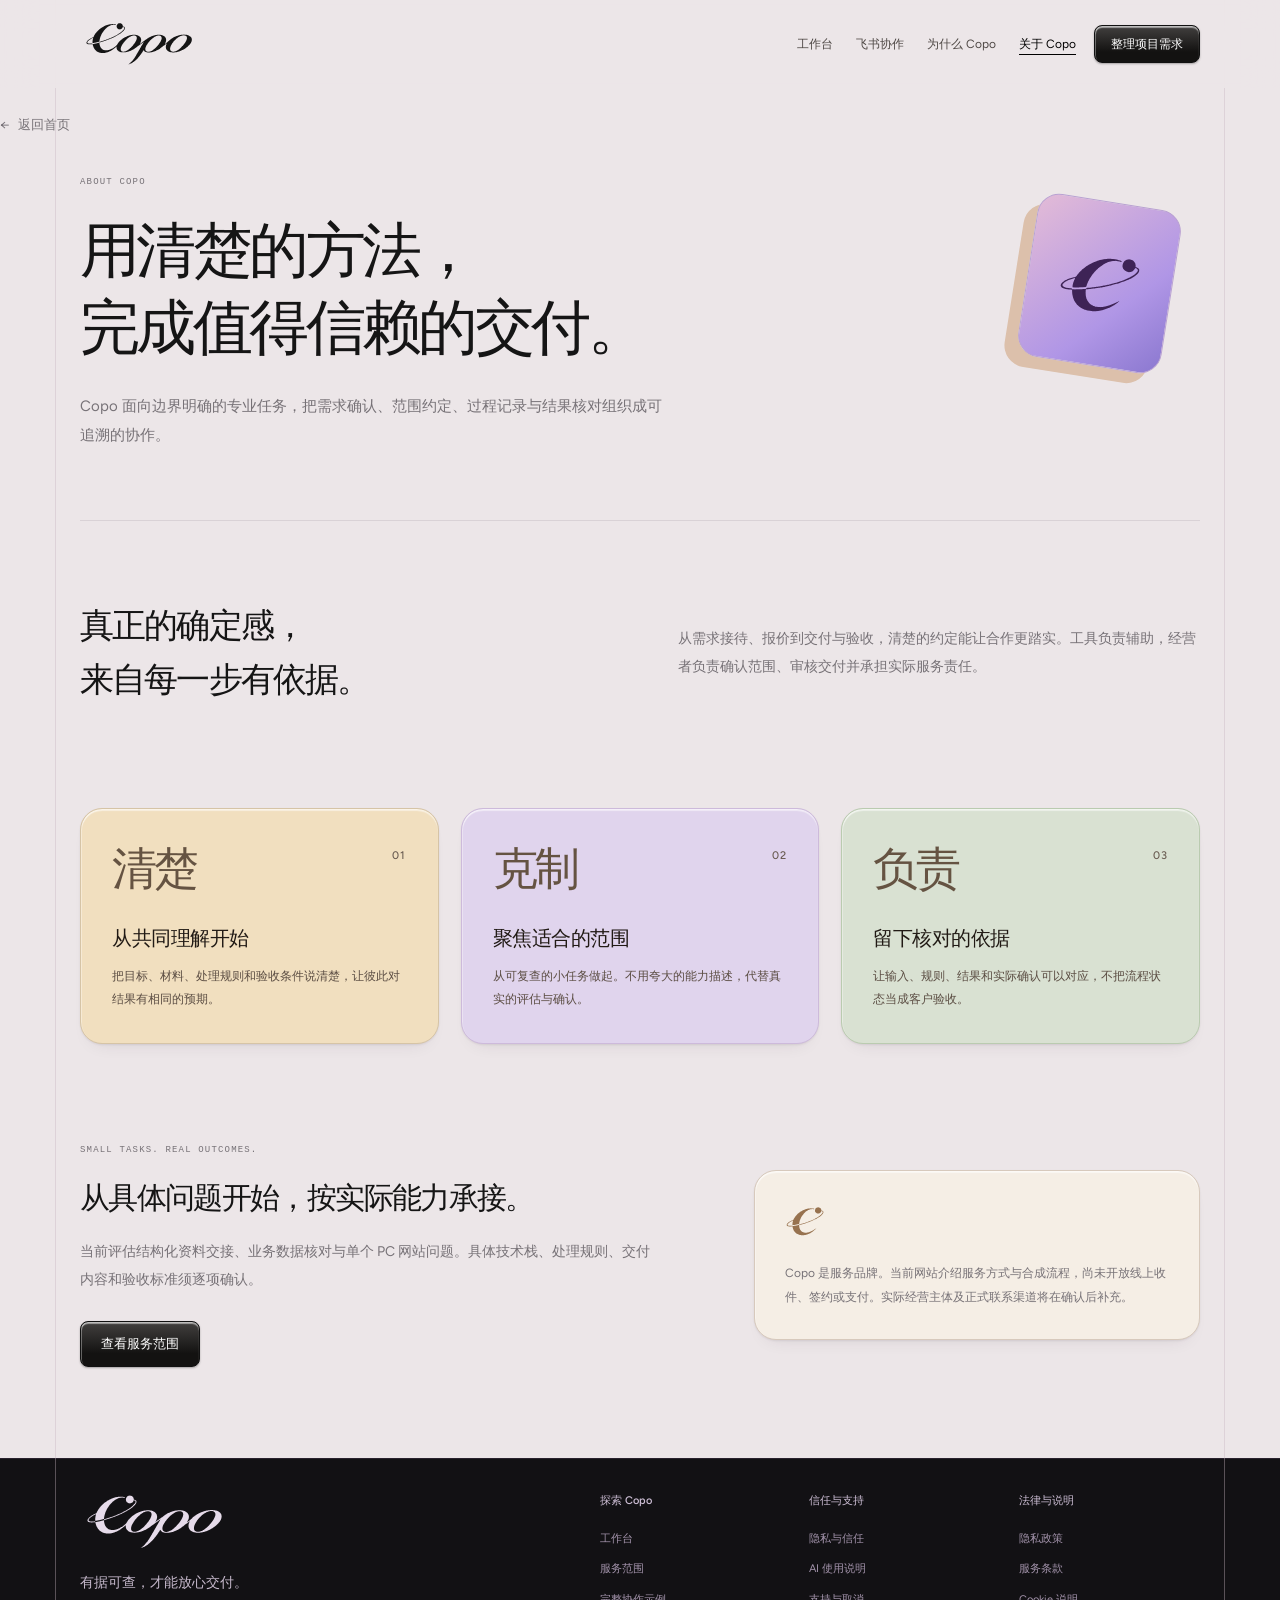
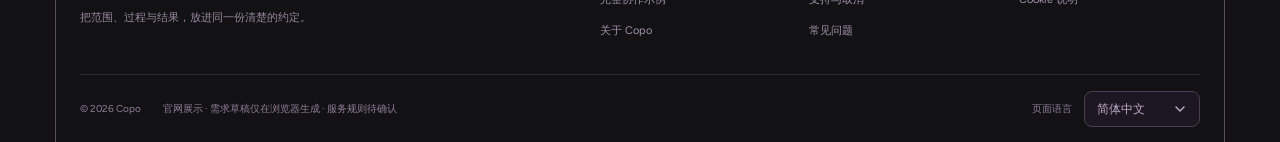
==== commit 3dd92a7b: "修复机器人自然驻场与连续跳台并修正手机预览链接" ====
--- a/about.html
+++ b/about.html
@@ -15,7 +15,7 @@
   <script src="website-copy.js" defer></script>
   <script src="website.js" defer></script>
 </head>
-<body data-page="about">
+<body data-surface="public" data-page="about">
   <a class="skip-link" href="#main">跳到主要内容</a>
   <header id="site-header"></header>
   <main id="main" tabindex="-1"></main>
